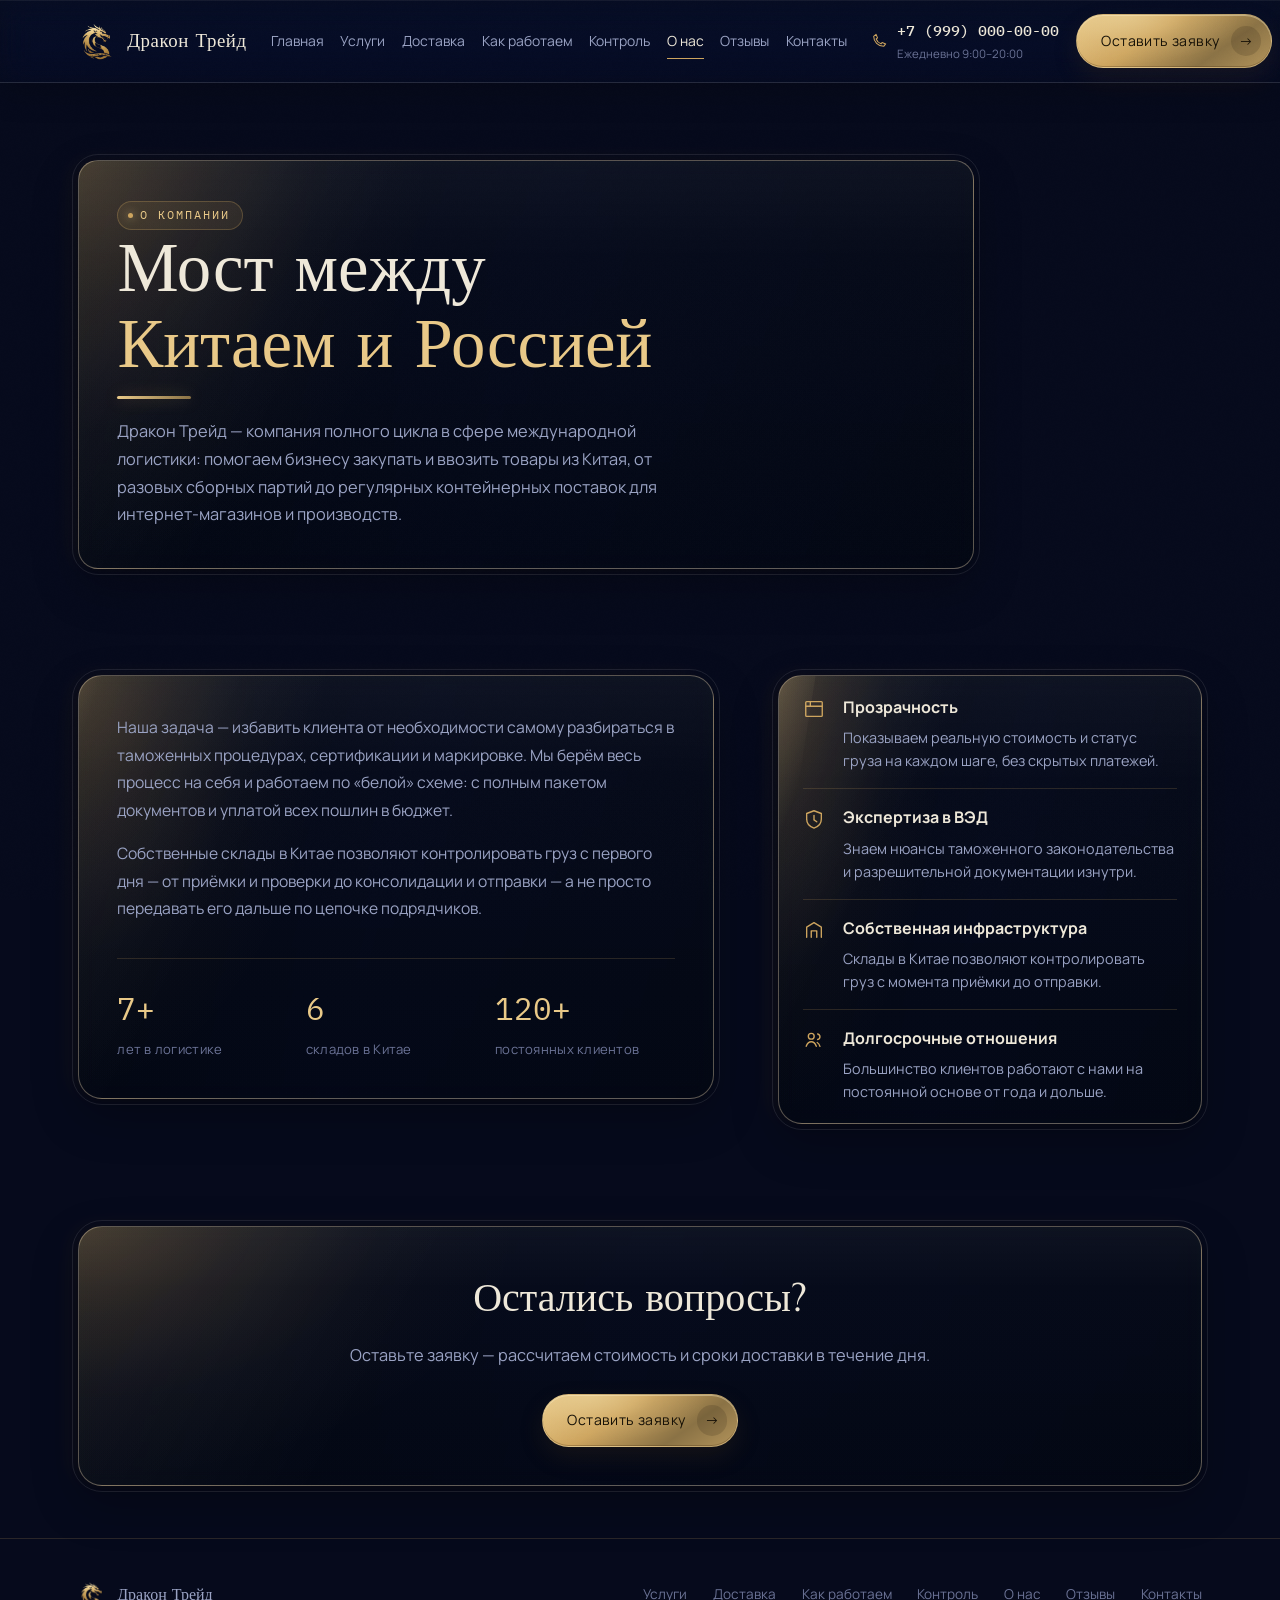
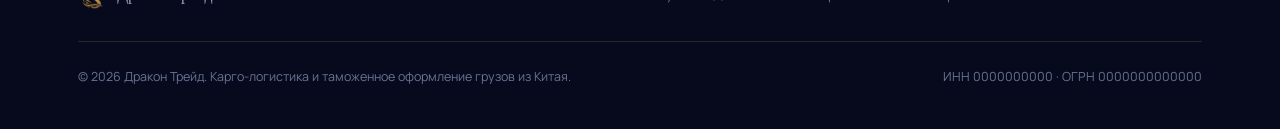
==== about.html @ 856361ec "Initial commit: working site baseline Snapshot of the current Dragon Trade logistics site (index/abo" ====
<!DOCTYPE html>
<html lang="ru">
<head>
<meta charset="UTF-8">
<meta name="viewport" content="width=device-width, initial-scale=1.0">
<title>О компании — Дракон Трейд</title>
<meta name="description" content="Дракон Трейд — международная логистика и таможенное оформление грузов из Китая: кто мы, как работаем и почему нам доверяют.">
<link rel="icon" href="images/logo/dragon-logo-32.png" type="image/png">
<link rel="preconnect" href="https://fonts.googleapis.com">
<link rel="preconnect" href="https://fonts.gstatic.com" crossorigin>
<link href="https://fonts.googleapis.com/css2?family=Marcellus&family=Manrope:wght@400;500;600;700;800&family=IBM+Plex+Mono:wght@400;500;600&display=swap" rel="stylesheet">
<link rel="stylesheet" href="styles.css">
</head>
<body>

<header class="site-header" id="siteHeader">
  <div class="container header-inner">
    <a href="index.html" class="brand" aria-label="Дракон Трейд — на главную">
      <img src="images/logo/dragon-logo-256.png" alt="" class="brand-logo">
      <span class="brand-word">Дракон Трейд</span>
    </a>

    <nav class="main-nav" aria-label="Основная навигация">
      <a href="index.html">Главная</a>
      <a href="index.html#services">Услуги</a>
      <a href="index.html#delivery">Доставка</a>
      <a href="index.html#process">Как работаем</a>
      <a href="index.html#control">Контроль</a>
      <a href="about.html" class="is-active">О нас</a>
      <a href="reviews.html">Отзывы</a>
      <a href="index.html#contact">Контакты</a>
    </nav>

    <div class="header-actions">
      <a class="phone-link" href="tel:+79990000000">
        <svg viewBox="0 0 24 24" fill="none" stroke="currentColor" stroke-width="1.6" stroke-linecap="round" stroke-linejoin="round"><path d="M4 5c0 8.3 6.7 15 15 15l3-3.6-5.4-2.2-1.6 2.1a12 12 0 0 1-7.3-7.3l2.1-1.6L7.6 2 4 5Z"/></svg>
        <span><strong>+7 (999) 000-00-00</strong><small>Ежедневно 9:00–20:00</small></span>
      </a>
      <a href="index.html#contact" class="btn btn-solid btn-header-cta">Оставить заявку <span>→</span></a>
      <button class="nav-toggle" id="navToggle" aria-label="Открыть меню" aria-expanded="false">
        <svg viewBox="0 0 24 24" fill="none" stroke="currentColor" stroke-width="1.8" stroke-linecap="round"><path d="M3 6h18M3 12h18M3 18h18"/></svg>
      </button>
    </div>
  </div>

  <div class="mobile-panel" id="mobilePanel">
    <div class="container">
      <a href="index.html">Главная</a>
      <a href="index.html#services">Услуги</a>
      <a href="index.html#delivery">Доставка</a>
      <a href="index.html#process">Как работаем</a>
      <a href="index.html#control">Контроль</a>
      <a href="about.html">О нас</a>
      <a href="reviews.html">Отзывы</a>
      <a href="index.html#contact">Контакты</a>
      <a class="phone-link" href="tel:+79990000000">
        <span><strong>+7 (999) 000-00-00</strong><small>Ежедневно 9:00–20:00</small></span>
      </a>
      <a href="index.html#contact" class="btn btn-solid btn-block">Оставить заявку <span>→</span></a>
    </div>
  </div>
</header>

<main>

  <!-- ================= PAGE HERO ================= -->
  <section class="page-hero" id="top">
    <div class="container">
      <div class="page-hero-panel reveal">
        <span class="eyebrow">О компании</span>
        <h1>Мост между <em>Китаем и Россией</em></h1>
        <span class="gold-line"></span>
        <p>Дракон Трейд — компания полного цикла в сфере международной логистики: помогаем бизнесу закупать и ввозить товары из Китая, от разовых сборных партий до регулярных контейнерных поставок для интернет-магазинов и производств.</p>
      </div>
    </div>
  </section>

  <!-- ================= ABOUT CONTENT ================= -->
  <section class="section-pad">
    <div class="container">
      <div class="about-grid">
        <div class="about-copy reveal">
          <p>Наша задача — избавить клиента от необходимости самому разбираться в таможенных процедурах, сертификации и маркировке. Мы берём весь процесс на себя и работаем по «белой» схеме: с полным пакетом документов и уплатой всех пошлин в бюджет.</p>
          <p>Собственные склады в Китае позволяют контролировать груз с первого дня — от приёмки и проверки до консолидации и отправки — а не просто передавать его дальше по цепочке подрядчиков.</p>
          <div class="stat-row">
            <div>
              <div class="stat-num">7+</div>
              <div class="stat-label">лет в логистике</div>
            </div>
            <div>
              <div class="stat-num">6</div>
              <div class="stat-label">складов в Китае</div>
            </div>
            <div>
              <div class="stat-num">120+</div>
              <div class="stat-label">постоянных клиентов</div>
            </div>
          </div>
        </div>

        <div class="control-list reveal" aria-label="Наши принципы">
          <div class="control-item">
            <svg viewBox="0 0 24 24" fill="none" stroke="currentColor" stroke-width="1.5" stroke-linecap="round" stroke-linejoin="round"><rect x="3" y="4" width="18" height="16" rx="1"/><path d="M3 9h18M8 4v5"/></svg>
            <div>
              <h3>Прозрачность</h3>
              <p>Показываем реальную стоимость и статус груза на каждом шаге, без скрытых платежей.</p>
            </div>
          </div>
          <div class="control-item">
            <svg viewBox="0 0 24 24" fill="none" stroke="currentColor" stroke-width="1.5" stroke-linecap="round" stroke-linejoin="round"><path d="M12 3 20 6v6c0 5-3.5 8.5-8 10-4.5-1.5-8-5-8-10V6Z"/><path d="M12 8v5l3 2"/></svg>
            <div>
              <h3>Экспертиза в ВЭД</h3>
              <p>Знаем нюансы таможенного законодательства и разрешительной документации изнутри.</p>
            </div>
          </div>
          <div class="control-item">
            <svg viewBox="0 0 24 24" fill="none" stroke="currentColor" stroke-width="1.5" stroke-linecap="round" stroke-linejoin="round"><path d="M4 21V10l8-5 8 5v11"/><path d="M9 21v-7h6v7"/></svg>
            <div>
              <h3>Собственная инфраструктура</h3>
              <p>Склады в Китае позволяют контролировать груз с момента приёмки до отправки.</p>
            </div>
          </div>
          <div class="control-item">
            <svg viewBox="0 0 24 24" fill="none" stroke="currentColor" stroke-width="1.5" stroke-linecap="round" stroke-linejoin="round"><circle cx="9" cy="9" r="3.2"/><path d="M3.5 20c1.2-3.4 3.3-5 5.5-5s4.3 1.6 5.5 5"/><path d="M16 6.5c1.5.3 2.5 1.5 2.5 3s-1 2.7-2.5 3M18.5 20c-.6-2-1.6-3.4-3-4.2"/></svg>
            <div>
              <h3>Долгосрочные отношения</h3>
              <p>Большинство клиентов работают с нами на постоянной основе от года и дольше.</p>
            </div>
          </div>
        </div>
      </div>
    </div>
  </section>

  <!-- ================= CTA ================= -->
  <section class="section-pad">
    <div class="container">
      <div class="page-cta reveal">
        <h2>Остались вопросы?</h2>
        <p>Оставьте заявку — рассчитаем стоимость и сроки доставки в течение дня.</p>
        <a href="index.html#contact" class="btn btn-solid">Оставить заявку <span>→</span></a>
      </div>
    </div>
  </section>

</main>

<footer class="site-footer">
  <div class="container">
    <div class="footer-inner">
      <a href="index.html" class="footer-brand">
        <img src="images/logo/dragon-logo-256.png" alt="" class="footer-brand-logo">
        <span>Дракон Трейд</span>
      </a>
      <nav class="footer-links" aria-label="Ссылки в подвале">
        <a href="index.html#services">Услуги</a>
        <a href="index.html#delivery">Доставка</a>
        <a href="index.html#process">Как работаем</a>
        <a href="index.html#control">Контроль</a>
        <a href="about.html">О нас</a>
        <a href="reviews.html">Отзывы</a>
        <a href="index.html#contact">Контакты</a>
      </nav>
    </div>
    <div class="footer-bottom">
      <span>© 2026 Дракон Трейд. Карго-логистика и таможенное оформление грузов из Китая.</span>
      <span>ИНН 0000000000 · ОГРН 0000000000000</span>
    </div>
  </div>
</footer>

<script src="script.js"></script>

</body>
</html>
---- styles.css ----
/* Brand is deliberately dark-navy + gold in both OS themes — this is the company's fixed identity, not a light/dark toggle. */
  :root{
    --bg-deep:#060a1c;
    --bg:#0b1330;
    --bg-elevated:#101b40;
    --bg-elevated-2:#16234d;
    --line:rgba(205,164,94,0.18);
    --line-strong:rgba(205,164,94,0.4);
    --gold:#cda45e;
    --gold-bright:#e9c988;
    --gold-dim:#8a7245;
    --ink:#eee8d9;
    --ink-dim:#9aa3c4;
    --ink-faint:#6b7396;
    --shadow:rgba(3,6,20,0.6);

    --font-display:'Marcellus', Georgia, 'Times New Roman', serif;
    --font-body:'Manrope', 'Segoe UI', Arial, sans-serif;
    --font-mono:'IBM Plex Mono', 'SFMono-Regular', Consolas, monospace;

    --glass-border: rgba(255,232,190,.34);
    --glass-border-hover: rgba(226,181,98,.62);
    --glass-panel:
      radial-gradient(58% 145% at 0% 0%, rgba(226,176,88,.22) 0%, rgba(226,176,88,.10) 24%, rgba(226,176,88,.025) 46%, transparent 68%),
      linear-gradient(118deg, rgba(255,235,198,.06) 0%, rgba(255,255,255,.028) 13%, transparent 30%),
      linear-gradient(180deg, rgba(255,255,255,.045) 0%, rgba(255,255,255,.010) 24%, rgba(0,0,0,.075) 100%),
      linear-gradient(105deg, rgba(4,9,16,.68) 0%, rgba(7,15,25,.48) 48%, rgba(5,11,19,.58) 100%);
    --glass-panel-shadow: 0 18px 46px rgba(0,0,0,.25), 0 3px 10px rgba(0,0,0,.18), -8px -2px 22px rgba(214,157,67,.055);
    --card-bg: linear-gradient(145deg, rgba(13,40,69,.58), rgba(5,20,38,.34)), rgba(4,18,34,.28);
    --card-bg-hover: linear-gradient(145deg, rgba(17,52,88,.68), rgba(6,24,45,.42));
    --card-shadow: inset 0 1px 0 rgba(255,255,255,.10), 0 16px 38px rgba(0,8,18,.20);
    --card-shadow-hover: inset 0 1px 0 rgba(255,255,255,.13), 0 22px 50px rgba(0,8,18,.34);

    --r-card: 19px;
    --r-panel: 20px;
    --r-panel-lg: 24px;
    --r-pill: 999px;

    /* Spring-like curves — every hover/reveal transition below draws from
       these instead of linear/ease, so motion reads as mass, not a toggle. */
    --ease-spring: cubic-bezier(.16,1,.3,1);
    --ease-out: cubic-bezier(.32,.72,0,1);
    --bezel-ring: rgba(255,255,255,.09);
    --bezel-ring-hover: rgba(226,181,98,.4);
    --bezel-offset: 5px;

    --fs-hero: clamp(2.35rem, 4.6vw + 1rem, 4.3rem);
    --fs-h2: clamp(1.7rem, 2.4vw + 0.9rem, 2.5rem);
    --fs-h3: 1.2rem;
    --fs-body: 1.02rem;
    --fs-small: 0.875rem;

    --container: 1220px;
    --radius: 2px;
  }

  *,*::before,*::after{ box-sizing:border-box; }
  html{ scroll-behavior:smooth; background:var(--bg-deep); }
  body{
    margin:0;
    position:relative;
    color:var(--ink);
    font-family:var(--font-body);
    font-size:var(--fs-body);
    line-height:1.6;
    -webkit-font-smoothing:antialiased;
  }
  img{ max-width:100%; display:block; }

  body::before{
    content:"";
    position:fixed; inset:0;
    background-image:url("data:image/svg+xml,%3Csvg xmlns='http://www.w3.org/2000/svg' width='120' height='120'%3E%3Cfilter id='n'%3E%3CfeTurbulence type='fractalNoise' baseFrequency='0.9' numOctaves='2' stitchTiles='stitch'/%3E%3C/filter%3E%3Crect width='100%25' height='100%25' filter='url(%23n)' opacity='0.5'/%3E%3C/svg%3E");
    opacity:0.035;
    mix-blend-mode:overlay;
    pointer-events:none;
    z-index:2000;
  }

  ::selection{ background:var(--gold); color:var(--bg-deep); }

  a{ color:inherit; text-decoration:none; }
  ul{ list-style:none; margin:0; padding:0; }
  h1,h2,h3,p{ margin:0; }
  h1,h2,h3{ font-family:var(--font-display); font-weight:400; text-wrap:balance; }
  h1 em, h2 em{ color:var(--gold-bright); font-style:normal; }
  button{ font-family:inherit; cursor:pointer; }

  .container{
    width:100%;
    max-width:var(--container);
    margin-inline:auto;
    padding-inline:clamp(1.25rem, 4vw, 3rem);
  }

  .eyebrow{
    display:inline-flex; align-items:center; gap:.55em;
    font-family:var(--font-mono);
    font-size:.72rem;
    letter-spacing:.18em;
    text-transform:uppercase;
    color:var(--gold-bright);
    padding:.4em 1em .4em .8em;
    border-radius:var(--r-pill);
    background:rgba(205,164,94,.1);
    border:1px solid rgba(205,164,94,.28);
  }
  .eyebrow::before{
    content:"";
    width:.5em; height:.5em;
    border-radius:50%;
    background:var(--gold);
    display:inline-block;
    box-shadow:0 0 8px rgba(233,201,136,.7);
  }

  .gold-line{
    display:block;
    width:74px; height:3px;
    margin-top:.9rem;
    border-radius:var(--r-pill);
    background:linear-gradient(90deg, var(--gold-bright), var(--gold-dim));
    box-shadow:0 0 16px rgba(224,182,93,.32);
  }

  /* ---- shared diagonal shine sweep, used by every glass panel/card ---- */
  @keyframes shineSweep{
    0%{ left:-45%; opacity:0; }
    8%{ opacity:.85; }
    18%{ opacity:0; }
    100%{ left:130%; opacity:0; }
  }
  .service-card, .method-card, .step-text, .benefit-item, .contact-card, .review-card,
  .hero-services, .section-head, .block-intro, .control-list,
  .route-track, form.request-form, .page-hero-panel, .page-cta, .about-copy{
    position:relative;
    overflow:hidden;
  }
  /* Double-bezel: a hairline ring floats outside every card, detached from
     its own border — reads as a glass plate sitting in a machined tray
     rather than a flat div pinned to the background. */
  .service-card, .method-card, .contact-card, .review-card, .benefit-item, .step-text,
  .control-list, .route-track, form.request-form, .hero-services, .section-head,
  .block-intro, .page-hero-panel, .page-cta, .about-copy, .stats-panel .stat{
    outline:1px solid var(--bezel-ring);
    outline-offset:var(--bezel-offset);
    transition-property:outline-color, border-color, transform, background, box-shadow, filter;
    transition-duration:.4s;
    transition-timing-function:var(--ease-out);
  }
  .service-card:hover, .method-card:hover, .contact-card:hover, .review-card:hover,
  .benefit-item:hover, .step:hover .step-text, .control-list:hover, .route-track:hover,
  form.request-form:hover, .hero-services:hover, .section-head:hover, .block-intro:hover,
  .page-hero-panel:hover, .page-cta:hover, .about-copy:hover, .stats-panel .stat:hover{
    outline-color:var(--bezel-ring-hover);
  }
  .service-card::after, .method-card::after, .step-text::after, .benefit-item::after, .contact-card::after, .review-card::after,
  .hero-services::after, .section-head::after, .block-intro::after, .control-list::after,
  .route-track::after, form.request-form::after, .page-hero-panel::after, .page-cta::after, .about-copy::after{
    content:"";
    position:absolute; top:-60%; left:-45%;
    width:45%; height:220%;
    background:linear-gradient(100deg, transparent 30%, rgba(255,255,255,.10) 48%, rgba(255,225,170,.16) 52%, transparent 70%);
    transform:rotate(9deg);
    animation:shineSweep 13s ease-in-out infinite;
    pointer-events:none;
  }
  @media (prefers-reduced-motion: reduce){
    .service-card::after, .method-card::after, .step-text::after, .benefit-item::after, .contact-card::after, .review-card::after,
    .hero-services::after, .section-head::after, .block-intro::after, .control-list::after,
    .route-track::after, form.request-form::after, .page-hero-panel::after, .page-cta::after, .about-copy::after{
      animation:none; opacity:0;
    }
  }

  section{ scroll-margin-top: 84px; }

  /* ---------- reveal-on-scroll ---------- */
  /* Heavier fade-up with a touch of blur resolving in — never a static pop-in.
     transform/opacity/filter only, so this stays GPU-cheap even on long pages. */
  .reveal{
    opacity:0;
    transform:translateY(28px);
    filter:blur(6px);
    transition:opacity .9s var(--ease-spring), transform .9s var(--ease-spring), filter .9s var(--ease-spring);
    will-change:transform, opacity;
  }
  .reveal.is-visible{ opacity:1; transform:none; filter:blur(0); }
  @media (prefers-reduced-motion: reduce){
    html{ scroll-behavior:auto; }
    .reveal{ opacity:1; transform:none; filter:none; transition:none; }
  }

  /* ================= HEADER ================= */
  .site-header{
    position:sticky; top:0; z-index:500;
    background:linear-gradient(180deg, rgba(10,18,38,.42), rgba(8,14,32,.3));
    backdrop-filter:blur(16px) saturate(150%) brightness(1.05);
    -webkit-backdrop-filter:blur(16px) saturate(150%) brightness(1.05);
    border-bottom:1px solid rgba(255,255,255,.12);
    box-shadow:0 1px 0 rgba(255,255,255,.06) inset, 0 12px 30px rgba(0,0,0,.16);
    transition:border-color .3s var(--ease-out), background .3s var(--ease-out), box-shadow .3s var(--ease-out);
  }
  .site-header.is-scrolled{
    border-bottom-color:var(--line);
    background:linear-gradient(180deg, rgba(8,14,32,.68), rgba(6,10,26,.58));
  }
  .header-inner{
    display:flex; align-items:center; justify-content:space-between;
    gap:1.5rem;
    padding-block:.9rem;
  }
  .brand{ display:flex; align-items:center; gap:.7rem; flex-shrink:0; }
  .brand-logo{ width:38px; height:38px; flex-shrink:0; object-fit:contain; }
  .brand-word{
    font-family:var(--font-display);
    font-size:1.18rem;
    letter-spacing:.03em;
    color:var(--ink);
    line-height:1.05;
  }
  .brand-word small{
    display:block;
    font-family:var(--font-mono);
    font-size:.6rem;
    letter-spacing:.24em;
    color:var(--gold-dim);
    text-transform:uppercase;
    margin-top:.2rem;
  }

  .main-nav{ display:flex; align-items:center; gap:clamp(.7rem,1.3vw,1.5rem); }
  .main-nav a{
    font-size:.87rem;
    color:var(--ink-dim);
    position:relative;
    padding-block:.3rem;
    transition:color .2s var(--ease-out);
    white-space:nowrap;
  }
  .main-nav a::after{
    content:""; position:absolute; left:0; right:0; bottom:-2px; height:1px;
    background:var(--gold);
    transform:scaleX(0); transform-origin:left;
    transition:transform .25s var(--ease-out);
  }
  .main-nav a:hover{ color:var(--ink); }
  .main-nav a:hover::after{ transform:scaleX(1); }
  .main-nav a.is-active{ color:var(--ink); }
  .main-nav a.is-active::after{ transform:scaleX(1); }

  .header-actions{ display:flex; align-items:center; gap:1.1rem; flex-shrink:0; }
  .phone-link{
    display:flex; align-items:center; gap:.6rem;
    color:var(--ink);
  }
  .phone-link svg{ width:16px; height:16px; color:var(--gold); flex-shrink:0; }
  .phone-link span{ display:flex; flex-direction:column; gap:.15rem; }
  .phone-link strong{ font-family:var(--font-mono); font-weight:500; font-size:.92rem; }
  .phone-link small{ font-size:.72rem; color:var(--ink-faint); }

  /* "Island" button: the label sits in the pill itself, the arrow sits in its
     own nested circular badge flush to the inner edge — never a naked glyph
     floating next to the text. */
  .btn{
    display:inline-flex; align-items:center; justify-content:center;
    gap:.7rem;
    padding:.65rem .6rem .65rem 1.5rem;
    border:1px solid var(--gold);
    border-radius:var(--r-pill);
    background:transparent;
    color:var(--gold-bright);
    font-size:.88rem;
    letter-spacing:.03em;
    transition:background .3s var(--ease-out), color .3s var(--ease-out), box-shadow .3s var(--ease-out), transform .3s var(--ease-spring), border-color .3s var(--ease-out);
    white-space:nowrap;
  }
  .btn:not(:has(span)){ padding:.72rem 1.5rem; }
  .btn span{
    display:inline-flex; align-items:center; justify-content:center;
    width:1.9rem; height:1.9rem; flex-shrink:0;
    border-radius:50%;
    background:rgba(255,255,255,.12);
    transition:transform .35s var(--ease-spring), background .3s var(--ease-out);
  }
  .btn:hover{
    background:var(--gold);
    color:var(--bg-deep);
    transform:translateY(-2px);
    box-shadow:0 0 0 1px var(--gold), 0 14px 30px -8px rgba(205,164,94,.55), 0 0 18px rgba(184,154,98,.3);
  }
  .btn:hover span{ transform:translate(2px,-1px) scale(1.06); background:rgba(6,10,28,.16); }
  .btn:active{ transform:translateY(0) scale(.98); }
  .btn-solid{
    border-color:rgba(219,193,137,.5);
    color:#161107;
    background:
      radial-gradient(95% 150% at 24% 0%, rgba(232,207,149,.72) 0%, rgba(232,207,149,.16) 36%, transparent 64%),
      linear-gradient(145deg, #e9c988 0%, #cda45e 38%, #8a7245 72%, #b3945b 100%);
    box-shadow:inset 0 1px 0 rgba(255,244,213,.38), inset 0 -1px 0 rgba(70,43,14,.30), 0 10px 24px rgba(91,61,24,.20);
  }
  .btn-solid span{ background:rgba(22,17,7,.14); }
  .btn-solid:hover{
    border-color:var(--gold-bright);
    box-shadow:inset 0 1px 0 rgba(255,244,213,.38), inset 0 -1px 0 rgba(70,43,14,.30), 0 10px 24px rgba(91,61,24,.20), 0 0 18px rgba(184,154,98,.3);
  }
  .btn-solid:hover span{ background:rgba(22,17,7,.22); }
  .btn-block{ width:100%; }

  .nav-toggle{
    display:none;
    width:38px; height:38px;
    align-items:center; justify-content:center;
    background:none; border:1px solid var(--line);
    color:var(--ink);
    border-radius:10px;
  }
  .nav-toggle svg{ width:18px; height:18px; }

  .mobile-panel{
    display:none;
    max-height:0; overflow:hidden;
    background:rgba(6,10,28,0.97);
    border-bottom:1px solid var(--line);
    transition:max-height .35s var(--ease-out);
  }
  .mobile-panel .container{ padding-block:1rem; display:flex; flex-direction:column; gap:1.1rem; }
  .mobile-panel a{ font-size:1.02rem; color:var(--ink-dim); }
  .site-header.nav-open .mobile-panel{ max-height:460px; }

  @media (max-width: 1180px){
    .main-nav{ display:none; }
    .phone-link{ display:none; }
    .nav-toggle{ display:inline-flex; }
    .mobile-panel{ display:block; }
  }
  @media (max-width: 560px){
    .btn-header-cta{ display:none; }
  }

  /* ================= PER-BLOCK BACKGROUNDS ================= */
  /* One continuous hand-composited panorama (images/desktop-master-layout.jpg,
     3840×13040) behind the whole hero→contact run, not six separate photos —
     so there is no seam to hide in the first place, only one image that
     already flows from the truck/port through the map graphic, the cranes,
     the warehouse, the route map and the final yard. `.photo-flow` (the
     <main> wrapping all six sections) hosts it as two layers, the same trick
     album-art players use: ::before is the photo `cover`-blurred to fill the
     wrapper completely (so --bg-deep is never exposed, however tall the page
     runs) and ::after is the SAME photo shown honestly — full width, its own
     true proportions, nothing cropped or stretched — anchored to the top,
     fading into its blurred twin beneath once it runs out. Whatever fraction
     of the page the true image doesn't reach (it rarely reaches the very
     bottom at typical content heights) simply continues as that same blurred
     colour field instead of being cropped or warped to force a fit. */
  .photo-flow{
    position:relative;
    isolation:isolate;
    overflow:hidden;
    background-color:var(--bg-deep);
  }
  .photo-flow::before{
    content:"";
    position:absolute; inset:-3%;
    background-image:url('images/desktop-master-layout.jpg');
    background-size:cover;
    background-position:center;
    background-repeat:no-repeat;
    filter:blur(70px) saturate(130%) brightness(.7);
    /* Only the very bottom tapers — that's the one real photo-to-flat-chrome
       boundary (the footer starts right after contact), so only it fades. */
    -webkit-mask-image:linear-gradient(180deg, #000 0%, #000 97%, transparent 100%);
    mask-image:linear-gradient(180deg, #000 0%, #000 97%, transparent 100%);
    pointer-events:none;
    z-index:0;
  }
  .photo-flow::after{
    content:"";
    position:absolute; top:0; left:0; right:0;
    height:auto; aspect-ratio:3840/13040;
    background-image:url('images/desktop-master-layout.jpg');
    background-size:100% auto;
    background-position:top center;
    background-repeat:no-repeat;
    -webkit-mask-image:linear-gradient(180deg, #000 0%, #000 90%, transparent 100%);
    mask-image:linear-gradient(180deg, #000 0%, #000 90%, transparent 100%);
    pointer-events:none;
    z-index:0;
  }
  .hero > .container, .services > .container, .delivery > .container,
  .process > .container, .control > .container, .contact > .container{
    position:relative; z-index:1;
  }

  /* Readability comes only from panels sized to their own text, never a wash
     over the photo — the same frosted-glass plate used by the service cards.
     The hero heading is the one deliberate exception: it sits straight on
     the photo, per reference, with no card/blur/border of its own. */
  .section-head, .block-intro{
    background:var(--glass-panel);
    backdrop-filter:blur(9px) saturate(128%) contrast(106%) brightness(.94);
    -webkit-backdrop-filter:blur(9px) saturate(128%) contrast(106%) brightness(.94);
    border:1px solid var(--glass-border);
    border-radius:var(--r-panel);
    box-shadow:var(--glass-panel-shadow);
    transition:border-color .34s var(--ease-out), box-shadow .34s var(--ease-out);
  }
  .section-head:hover, .block-intro:hover{
    border-color:var(--glass-border-hover);
  }
  .block-intro{ padding:1.1rem 1.5rem; }
  .block-intro h2{ font-size:var(--fs-h2); color:var(--ink); margin-top:.6rem; }

  /* ================= HERO ================= */
  .hero{ position:relative; padding-block: clamp(1.5rem, 3.5vw, 2.75rem) clamp(1.25rem, 3vw, 2.25rem); }
  /* Reading scrim over hero's own slice of the shared panorama: darkens only
     the left half where the copy sits, fading out completely by mid-frame —
     not a boxed panel, so the truck/port on the right stay untouched. */
  .hero::before{
    content:"";
    position:absolute; inset:0;
    background:linear-gradient(100deg, rgba(4,7,18,.72) 0%, rgba(4,7,18,.5) 28%, rgba(4,7,18,.18) 48%, transparent 62%);
    pointer-events:none;
    z-index:0;
  }
  .hero-copy{ max-width:40rem; }
  .hero-copy .eyebrow{ margin-bottom:1rem; }
  .hero h1{
    font-family:var(--font-body);
    font-weight:800;
    font-size:var(--fs-hero);
    line-height:1.08;
    color:#fbfaf6;
    letter-spacing:-.01em;
  }
  .hero h1 em{
    font-family:var(--font-display);
    font-style:italic;
    font-weight:400;
    color:var(--gold-bright);
  }
  .hero-sub{
    margin-top:1rem;
    max-width:46ch;
    color:#f3f1ea;
    font-size:.98rem;
    font-weight:700;
    text-transform:uppercase;
    letter-spacing:.02em;
    line-height:1.65;
  }
  .hero-cta-row{
    margin-top:1.6rem;
    display:flex; flex-wrap:wrap; align-items:center; gap:1.4rem;
  }
  .hero-cta-row .link-arrow{
    display:inline-flex; align-items:center; gap:.5rem;
    color:var(--ink-dim); font-size:.92rem;
    border-bottom:1px solid var(--line-strong);
    padding-bottom:.2rem;
    transition:color .2s var(--ease-out), border-color .2s var(--ease-out);
  }
  .hero-cta-row .link-arrow:hover{ color:var(--ink); border-color:var(--gold); }

  .stat-row{
    margin-top:clamp(1.2rem, 2.4vw, 1.8rem);
    display:grid;
    grid-template-columns:repeat(3, auto);
    gap:clamp(1.5rem, 4vw, 3rem);
    border-top:1px solid var(--line);
    padding-top:1.6rem;
    max-width:44rem;
  }
  .stat-num{
    font-family:var(--font-mono);
    font-size:clamp(1.6rem, 2.4vw, 2.1rem);
    color:var(--gold-bright);
    font-variant-numeric:tabular-nums;
  }
  .stat-label{
    margin-top:.35rem;
    font-size:.82rem;
    color:var(--ink-faint);
    letter-spacing:.02em;
  }

  @media (max-width: 940px){
    .stat-row{ grid-template-columns:repeat(3, 1fr); }
  }
  @media (max-width: 520px){
    .stat-row{ grid-template-columns:1fr 1fr; }
  }

  /* One continuous glass bar (not four separate floating cards) — the four
     services are columns inside it, split by hairline dividers. */
  .hero-services{
    margin-top:clamp(1.2rem, 2.4vw, 1.8rem);
    display:grid;
    grid-template-columns:repeat(4, 1fr);
    background:var(--glass-panel);
    backdrop-filter:blur(9px) saturate(128%) contrast(106%) brightness(.94);
    -webkit-backdrop-filter:blur(9px) saturate(128%) contrast(106%) brightness(.94);
    border:1px solid var(--glass-border);
    border-radius:25px;
    box-shadow:var(--glass-panel-shadow);
    overflow:hidden;
    transition:border-color .34s var(--ease-out);
  }
  .hero-services:hover{ border-color:var(--glass-border-hover); }
  .hero-service{
    padding:1.3rem 1.2rem;
    display:flex; align-items:flex-start; gap:.9rem;
    border-left:1px solid rgba(255,255,255,.14);
  }
  .hero-service:first-child{ border-left:none; }
  .hero-service .service-number{
    font-family:var(--font-mono); font-size:.78rem; color:var(--gold);
    border:1px solid var(--line-strong); border-radius:50%;
    width:26px; height:26px; flex-shrink:0;
    display:flex; align-items:center; justify-content:center;
  }
  .hero-service strong{ display:block; font-family:var(--font-body); font-size:.95rem; color:var(--ink); }
  .hero-service span{ display:block; margin-top:.3rem; font-size:.8rem; color:var(--ink-dim); line-height:1.5; }
  @media (max-width: 720px){
    .hero-services{ grid-template-columns:repeat(2, 1fr); }
    .hero-service:nth-child(3){ border-left:none; }
    .hero-service:nth-child(1), .hero-service:nth-child(2){ border-bottom:1px solid rgba(255,255,255,.14); }
  }
  @media (max-width: 420px){
    .hero-services{ grid-template-columns:1fr; }
    .hero-service{ border-left:none; border-bottom:1px solid rgba(255,255,255,.14); }
    .hero-service:last-child{ border-bottom:none; }
  }

  /* ================= SECTION HEADS ================= */
  .section-pad{ padding-block:clamp(1.75rem, 4vw, 3.25rem); }
  .section-head{
    display:flex; justify-content:space-between; align-items:flex-end; gap:2rem;
    margin-bottom:clamp(1rem, 2vw, 1.6rem);
    padding:1.1rem 1.5rem;
  }
  .section-head h2{ font-size:var(--fs-h2); color:var(--ink); margin-top:.6rem; }
  .section-head p{ max-width:34ch; color:var(--ink-dim); font-size:.95rem; text-align:right; }
  @media (max-width: 720px){
    .section-head{ flex-direction:column; align-items:flex-start; }
    .section-head p{ text-align:left; }
  }

  .section-head .section-lead{
    margin-top:1rem;
    max-width:52ch;
    color:var(--ink-dim);
    font-size:.98rem;
    line-height:1.7;
  }

  /* ---- page hero (About / Reviews standalone pages) ---- */
  .page-hero{
    padding-block: clamp(3rem, 6vw, 5rem) clamp(2rem, 5vw, 3.5rem);
  }
  .page-hero-panel{
    background:var(--glass-panel);
    backdrop-filter:blur(9px) saturate(128%) contrast(106%) brightness(.94);
    -webkit-backdrop-filter:blur(9px) saturate(128%) contrast(106%) brightness(.94);
    border:1px solid var(--glass-border);
    border-radius:var(--r-panel);
    box-shadow:var(--glass-panel-shadow);
    padding:clamp(1.8rem, 3vw, 2.6rem);
    max-width:56rem;
    transition:border-color .34s var(--ease-out);
  }
  .page-hero-panel:hover{ border-color:var(--glass-border-hover); }
  .page-hero-panel h1{ font-size:var(--fs-hero); color:var(--ink); line-height:1.1; }
  .page-hero-panel p{ margin-top:1.2rem; color:var(--ink-dim); font-size:1.02rem; max-width:60ch; line-height:1.7; }

  .page-cta{
    text-align:center;
    padding:clamp(1.8rem,3vw,2.6rem);
    background:var(--glass-panel);
    backdrop-filter:blur(9px) saturate(128%) contrast(106%) brightness(.94);
    -webkit-backdrop-filter:blur(9px) saturate(128%) contrast(106%) brightness(.94);
    border:1px solid var(--glass-border);
    border-radius:var(--r-panel-lg);
    box-shadow:var(--glass-panel-shadow);
    transition:border-color .34s var(--ease-out);
  }
  .page-cta:hover{ border-color:var(--glass-border-hover); }
  .page-cta h2{ font-size:var(--fs-h2); color:var(--ink); }
  .page-cta p{ margin-top:.8rem; color:var(--ink-dim); }
  .page-cta .btn{ margin-top:1.6rem; }

  /* ================= SHARED: BENEFITS / STATS PANELS ================= */
  .benefits-panel{
    margin-top:clamp(1rem, 2vw, 1.5rem);
    display:grid;
    grid-template-columns:repeat(5, 1fr);
    gap:1.1rem;
  }
  .benefits-panel.count-3{ grid-template-columns:repeat(3, 1fr); }
  .benefit-item{
    background:linear-gradient(180deg, rgba(17,48,78,.64), rgba(4,20,38,.48));
    backdrop-filter:blur(14px) saturate(120%);
    -webkit-backdrop-filter:blur(14px) saturate(120%);
    border:1px solid rgba(255,255,255,.23);
    border-radius:var(--r-card);
    box-shadow:inset 0 1px 0 rgba(255,255,255,.10), 0 14px 32px rgba(0,8,18,.2);
    padding:1.1rem 1.1rem;
    display:flex; flex-direction:column; gap:.5rem;
    transition:transform .28s var(--ease-out), border-color .28s var(--ease-out);
  }
  .benefit-item:hover{ transform:translateY(-3px); border-color:var(--glass-border-hover); }
  .benefit-item__icon{
    width:34px; height:34px;
    display:flex; align-items:center; justify-content:center;
    border:1px solid var(--line-strong); border-radius:50%;
    color:var(--gold); flex-shrink:0;
  }
  .benefit-item__icon svg{ width:17px; height:17px; }
  .benefit-item h3{ font-size:.92rem; font-family:var(--font-body); font-weight:700; color:var(--ink); }
  .benefit-item p{ font-size:.82rem; color:var(--ink-dim); line-height:1.55; }
  @media (max-width: 940px){ .benefits-panel{ grid-template-columns:repeat(2, 1fr); } }
  @media (max-width: 560px){ .benefits-panel, .benefits-panel.count-3{ grid-template-columns:1fr; } }

  .stats-panel{
    margin-top:.9rem;
    display:grid;
    grid-template-columns:repeat(5, 1fr);
    gap:1rem;
  }
  .stats-panel .stat{
    background:var(--glass-panel);
    backdrop-filter:blur(9px) saturate(128%) contrast(106%) brightness(.94);
    -webkit-backdrop-filter:blur(9px) saturate(128%) contrast(106%) brightness(.94);
    border:1px solid var(--glass-border);
    border-radius:var(--r-card);
    box-shadow:var(--glass-panel-shadow);
    padding:1.1rem 1.1rem;
    text-align:center;
    transition:border-color .28s var(--ease-out);
  }
  .stats-panel .stat:hover{ border-color:var(--glass-border-hover); }
  .stats-panel .stat-num{ font-size:1.5rem; }
  .stats-panel .stat-label{ margin-top:.4rem; font-size:.78rem; }
  @media (max-width: 940px){ .stats-panel{ grid-template-columns:repeat(2, 1fr); } }
  @media (max-width: 560px){ .stats-panel{ grid-template-columns:1fr; } }

  /* ================= SERVICES ================= */
  .service-grid{
    display:grid;
    grid-template-columns:repeat(3, 1fr);
    gap:1rem;
  }
  .service-card{
    background:var(--card-bg);
    border:1px solid rgba(255,255,255,.24);
    border-radius:var(--r-card);
    box-shadow:var(--card-shadow);
    backdrop-filter:blur(13px) saturate(120%);
    -webkit-backdrop-filter:blur(13px) saturate(120%);
    padding:clamp(1.2rem,1.8vw,1.6rem);
    display:flex; flex-direction:column; gap:.7rem;
    transition:transform .28s var(--ease-out), border-color .28s var(--ease-out), background .28s var(--ease-out), box-shadow .28s var(--ease-out);
  }
  .service-card:hover{
    transform:translateY(-5px);
    border-color:rgba(224,182,93,.48);
    background:var(--card-bg-hover);
    box-shadow:var(--card-shadow-hover);
  }
  .service-card__top{ display:flex; align-items:center; justify-content:space-between; }
  .service-icon{
    width:42px; height:42px;
    display:flex; align-items:center; justify-content:center;
    border:1px solid var(--line-strong); border-radius:50%;
    color:var(--gold);
  }
  .service-icon svg{ width:20px; height:20px; }
  .service-card__num{
    font-family:var(--font-mono); font-size:.8rem; color:var(--ink-faint);
    font-variant-numeric:tabular-nums;
  }
  .service-card h3{ font-size:var(--fs-h3); color:var(--ink); }
  .service-card p{ color:var(--ink-dim); font-size:.92rem; line-height:1.65; }
  .service-card .card-link{
    margin-top:auto; padding-top:.6rem;
    display:inline-flex; align-items:center; gap:.4rem;
    font-size:.85rem; color:var(--gold);
    transition:color .22s var(--ease-out);
  }
  .service-card .card-link span{ display:inline-block; transition:transform .22s var(--ease-out); }
  .service-card .card-link:hover{ color:var(--gold-bright); }
  .service-card .card-link:hover span{ transform:translateX(5px); }
  @media (max-width: 940px){ .service-grid{ grid-template-columns:repeat(2, 1fr); } }
  @media (max-width: 560px){ .service-grid{ grid-template-columns:1fr; } }

  /* ================= DELIVERY ================= */
  .method-grid{
    display:grid;
    grid-template-columns:repeat(4, 1fr);
    gap:1.1rem;
  }
  .method-card{
    padding:1.2rem 1.2rem;
    border:1px solid var(--glass-border);
    border-radius:var(--r-card);
    background:var(--glass-panel);
    box-shadow:0 18px 46px rgba(0,0,0,.25), inset 0 1px 0 rgba(255,255,255,.10);
    backdrop-filter:blur(9px) saturate(128%) contrast(106%) brightness(.94);
    -webkit-backdrop-filter:blur(9px) saturate(128%) contrast(106%) brightness(.94);
    display:flex; flex-direction:column; gap:.6rem;
    transition:border-color .25s var(--ease-out), transform .25s var(--ease-out), box-shadow .25s var(--ease-out);
  }
  .method-card:hover{ border-color:var(--glass-border-hover); transform:translateY(-4px); box-shadow:0 22px 52px rgba(0,0,0,.3), inset 0 1px 0 rgba(255,255,255,.13); }
  .method-top{ display:flex; justify-content:space-between; align-items:flex-start; }
  .method-top svg{ width:22px; height:22px; color:var(--gold); }
  .method-days{ text-align:right; }
  .method-days .num{ font-family:var(--font-mono); font-size:1.3rem; color:var(--gold-bright); font-variant-numeric:tabular-nums; }
  .method-days .unit{ display:block; font-size:.68rem; color:var(--ink-faint); letter-spacing:.08em; text-transform:uppercase; }
  .method-card h3{ font-size:1.05rem; color:var(--ink); font-family:var(--font-body); font-weight:700; }
  .method-card p{ font-size:.88rem; color:var(--ink-dim); line-height:1.6; }
  @media (max-width: 940px){ .method-grid{ grid-template-columns:repeat(2, 1fr); } }
  @media (max-width: 520px){ .method-grid{ grid-template-columns:1fr; } }

  /* ================= PROCESS ================= */
  .timeline{
    display:grid;
    grid-template-columns:repeat(4, 1fr);
    gap:1.1rem;
  }
  .step{ position:relative; display:flex; flex-direction:column; gap:.7rem; }
  .step-num{
    position:relative;
    width:52px; height:52px;
    border:1px solid var(--gold); border-radius:50%;
    background:var(--bg-deep);
    display:flex; align-items:center; justify-content:center;
    color:var(--gold);
    flex-shrink:0;
  }
  .step-num svg{ width:24px; height:24px; }
  .step-num span{
    position:absolute; top:-8px; right:-8px;
    width:22px; height:22px; border-radius:50%;
    background:var(--gold); color:var(--bg-deep);
    font-family:var(--font-mono); font-size:.68rem; font-weight:600;
    display:flex; align-items:center; justify-content:center;
  }
  .step-text{
    background:linear-gradient(135deg, rgba(23,45,65,.68), rgba(7,19,31,.72));
    box-shadow:inset 0 1px rgba(255,255,255,.12), 0 18px 45px rgba(0,0,0,.28);
    backdrop-filter:blur(16px);
    -webkit-backdrop-filter:blur(16px);
    border:1px solid rgba(255,255,255,.14);
    border-radius:22px;
    padding:.8rem 1rem;
    display:flex; flex-direction:column; gap:.4rem;
    flex:1;
    transition:transform .28s var(--ease-out), border-color .28s var(--ease-out);
  }
  .step:hover .step-text{ transform:translateY(-3px); border-color:rgba(224,182,93,.4); }
  .step h3{ font-size:1rem; font-family:var(--font-body); font-weight:700; color:var(--ink); }
  .step p{ font-size:.86rem; color:var(--ink-dim); line-height:1.6; }
  @media (max-width: 940px){ .timeline{ grid-template-columns:repeat(2, 1fr); } }
  @media (max-width: 560px){
    .timeline{ grid-template-columns:1fr; gap:1.4rem; }
    .step{ flex-direction:row; align-items:flex-start; gap:1rem; }
  }

  /* ================= CONTROL ================= */
  .control-grid{
    display:grid;
    grid-template-columns:1fr 1fr;
    gap:clamp(2rem, 5vw, 5rem);
    align-items:center;
  }
  .control-list{
    display:flex; flex-direction:column;
    background:var(--glass-panel);
    backdrop-filter:blur(9px) saturate(128%) contrast(106%) brightness(.94);
    -webkit-backdrop-filter:blur(9px) saturate(128%) contrast(106%) brightness(.94);
    border:1px solid var(--glass-border);
    border-radius:var(--r-panel-lg);
    box-shadow:var(--glass-panel-shadow);
    padding:.2rem 1.5rem;
    transition:border-color .34s var(--ease-out);
  }
  .control-list:hover{ border-color:var(--glass-border-hover); }
  .control-item{
    display:flex; gap:1.1rem;
    padding-block:1rem;
    border-bottom:1px solid var(--line);
  }
  .control-item:first-child{ padding-top:1rem; }
  .control-item:last-child{ border-bottom:none; }
  .control-item svg{ width:22px; height:22px; color:var(--gold); flex-shrink:0; margin-top:.15rem; }
  .control-item h3{ font-size:1rem; font-family:var(--font-body); font-weight:700; color:var(--ink); margin-bottom:.35rem; }
  .control-item p{ font-size:.9rem; color:var(--ink-dim); line-height:1.6; }

  .route-track{
    border:1px solid var(--glass-border);
    border-radius:var(--r-panel-lg);
    background:var(--glass-panel);
    box-shadow:var(--glass-panel-shadow);
    backdrop-filter:blur(9px) saturate(128%) contrast(106%) brightness(.94);
    -webkit-backdrop-filter:blur(9px) saturate(128%) contrast(106%) brightness(.94);
    padding:clamp(1.3rem,2.2vw,1.9rem);
    transition:border-color .34s var(--ease-out);
  }
  .route-track:hover{ border-color:var(--glass-border-hover); }
  .route-track-label{
    font-family:var(--font-mono); font-size:.72rem; letter-spacing:.14em;
    text-transform:uppercase; color:var(--ink-faint);
    margin-bottom:1.1rem;
  }
  .route-point{
    position:relative;
    display:flex; align-items:flex-start; gap:1rem;
    padding-bottom:1.6rem;
  }
  .route-point:last-child{ padding-bottom:0; }
  .route-point::before{
    content:"";
    position:absolute; left:12px; top:30px; bottom:2px;
    border-left:1px dashed var(--line-strong);
  }
  .route-point:last-child::before{ display:none; }
  .route-dot{
    width:26px; height:26px; flex-shrink:0;
    border:1px solid var(--gold); border-radius:50%;
    background:var(--bg-deep);
    display:flex; align-items:center; justify-content:center;
    z-index:1;
  }
  .route-dot i{ width:8px; height:8px; border-radius:50%; background:var(--gold); display:block; }
  .route-point--arrival .route-dot{ background:var(--gold); }
  .route-point--arrival .route-dot i{ background:var(--bg-deep); }
  .route-point strong{ display:block; font-family:var(--font-display); font-size:1.15rem; color:var(--ink); font-weight:400; }
  .route-point span{ display:block; margin-top:.3rem; font-size:.82rem; color:var(--ink-faint); }

  @media (max-width: 860px){ .control-grid{ grid-template-columns:1fr; } }

  /* ================= ABOUT ================= */
  .about-grid{
    display:grid;
    grid-template-columns:1.2fr .8fr;
    gap:clamp(2rem, 5vw, 4rem);
    align-items:start;
  }
  .about-copy{
    background:var(--glass-panel);
    backdrop-filter:blur(9px) saturate(128%) contrast(106%) brightness(.94);
    -webkit-backdrop-filter:blur(9px) saturate(128%) contrast(106%) brightness(.94);
    border:1px solid var(--glass-border);
    border-radius:var(--r-panel-lg);
    box-shadow:var(--glass-panel-shadow);
    padding:clamp(1.6rem, 3vw, 2.4rem);
  }
  .about-copy p{ color:var(--ink-dim); font-size:.98rem; line-height:1.75; }
  .about-copy p + p{ margin-top:1rem; }
  .about-copy .stat-row{ margin-top:2.2rem; max-width:none; }
  @media (max-width: 860px){ .about-grid{ grid-template-columns:1fr; } }

  /* ================= REVIEWS ================= */
  .review-grid{
    display:grid;
    grid-template-columns:repeat(3, 1fr);
    gap:1.4rem;
  }
  .review-card{
    background:var(--card-bg);
    border:1px solid rgba(255,255,255,.24);
    border-radius:var(--r-card);
    box-shadow:var(--card-shadow);
    backdrop-filter:blur(13px) saturate(120%);
    -webkit-backdrop-filter:blur(13px) saturate(120%);
    padding:1.7rem 1.5rem;
    display:flex; flex-direction:column; gap:1.1rem;
    transition:transform .28s var(--ease-out), border-color .28s var(--ease-out), box-shadow .28s var(--ease-out);
  }
  .review-card:hover{ transform:translateY(-5px); border-color:rgba(224,182,93,.48); box-shadow:var(--card-shadow-hover); }
  .review-quote-icon{ color:var(--gold); width:26px; height:26px; }
  .review-stars{ display:flex; gap:.2rem; }
  .review-stars svg{ width:14px; height:14px; color:var(--gold); }
  .review-text{ font-size:.92rem; color:var(--ink-dim); line-height:1.65; flex:1; }
  .review-footer{ border-top:1px solid var(--line); padding-top:1rem; }
  .review-footer strong{ display:block; color:var(--ink); font-size:.92rem; font-family:var(--font-body); font-weight:700; }
  .review-footer span{ display:block; margin-top:.2rem; font-size:.8rem; color:var(--ink-faint); }
  @media (max-width: 860px){ .review-grid{ grid-template-columns:1fr; } }

  /* ================= CONTACT ================= */
  .contact-grid{
    display:grid;
    grid-template-columns:1fr 1fr;
    gap:clamp(2rem,5vw,4rem);
  }
  .contact-info h2{ font-size:var(--fs-h2); margin-top:.6rem; margin-bottom:1.2rem; }
  .contact-info .block-intro p{ color:var(--ink-dim); max-width:42ch; }
  .contact-info .block-intro{ margin-bottom:1.5rem; }
  .contacts-grid{
    display:grid;
    grid-template-columns:repeat(2, 1fr);
    gap:1rem;
    margin-bottom:1.1rem;
  }
  .contact-card{
    background:var(--card-bg);
    border:1px solid rgba(255,255,255,.24);
    border-radius:14px;
    box-shadow:var(--card-shadow);
    backdrop-filter:blur(13px) saturate(120%);
    -webkit-backdrop-filter:blur(13px) saturate(120%);
    padding:1rem 1rem;
    display:flex; flex-direction:column; gap:.5rem;
    transition:transform .28s var(--ease-out), border-color .28s var(--ease-out), box-shadow .28s var(--ease-out);
  }
  .contact-card:hover{ transform:translateY(-4px); border-color:rgba(224,182,93,.48); box-shadow:var(--card-shadow-hover); }
  .contact-card svg{ width:19px; height:19px; color:var(--gold); }
  .contact-card h3{ font-size:.72rem; letter-spacing:.08em; text-transform:uppercase; color:var(--ink-faint); font-family:var(--font-mono); font-weight:500; }
  .contact-card strong{ font-family:var(--font-body); font-weight:700; color:var(--ink); font-size:.98rem; }
  .contact-card p{ font-size:.8rem; color:var(--ink-dim); }
  @media (max-width: 480px){ .contacts-grid{ grid-template-columns:1fr; } }

  form.request-form{
    background:var(--glass-panel);
    backdrop-filter:blur(9px) saturate(128%) contrast(106%) brightness(.94);
    -webkit-backdrop-filter:blur(9px) saturate(128%) contrast(106%) brightness(.94);
    border:1px solid var(--glass-border);
    border-radius:18px;
    box-shadow:var(--glass-panel-shadow);
    padding:clamp(1.3rem,2.4vw,1.9rem);
    display:flex; flex-direction:column; gap:1rem;
    transition:border-color .34s var(--ease-out);
  }
  form.request-form:hover{ border-color:var(--glass-border-hover); }
  .field{ display:flex; flex-direction:column; gap:.4rem; }
  .field label{ font-family:var(--font-mono); font-size:.72rem; letter-spacing:.1em; text-transform:uppercase; color:var(--ink-faint); }
  .field input, .field textarea, .field select{
    background:rgba(6,10,28,.6);
    border:1px solid var(--line);
    color:var(--ink);
    padding:.85rem 1rem;
    font-family:var(--font-body);
    font-size:.95rem;
    border-radius:10px;
    transition:border-color .2s var(--ease-out);
  }
  .field textarea{ resize:vertical; min-height:96px; }
  .field input:focus, .field textarea:focus, .field select:focus{
    outline:none; border-color:var(--gold);
  }
  .field-row{ display:grid; grid-template-columns:1fr 1fr; gap:1.3rem; }
  .form-note{ font-size:.78rem; color:var(--ink-faint); line-height:1.6; }
  .form-status{
    display:none;
    font-family:var(--font-mono); font-size:.85rem;
    color:var(--gold-bright);
    border:1px solid var(--line-strong);
    border-radius:10px;
    padding:.9rem 1rem;
  }
  .form-status.is-visible{ display:block; }
  @media (max-width: 860px){ .contact-grid{ grid-template-columns:1fr; } }
  @media (max-width: 480px){ .field-row{ grid-template-columns:1fr; } }

  /* ================= FOOTER ================= */
  .site-footer{
    background:var(--bg-deep);
    border-top:1px solid var(--line);
    padding-block:2.6rem;
  }
  .footer-inner{
    display:flex; flex-wrap:wrap; justify-content:space-between; align-items:center; gap:1.5rem;
  }
  .footer-brand{ display:flex; align-items:center; gap:.7rem; }
  .footer-brand-logo{ width:28px; height:28px; object-fit:contain; }
  .footer-brand span{ font-family:var(--font-display); color:var(--ink-dim); font-size:1rem; }
  .footer-links{ display:flex; gap:1.6rem; flex-wrap:wrap; }
  .footer-links a{ font-size:.85rem; color:var(--ink-faint); transition:color .2s var(--ease-out); }
  .footer-links a:hover{ color:var(--gold); }
  .footer-legal{ font-size:.78rem; color:var(--ink-faint); }
  .footer-bottom{
    margin-top:2rem; padding-top:1.6rem; border-top:1px solid var(--line);
    display:flex; flex-wrap:wrap; justify-content:space-between; gap:1rem;
    font-size:.78rem; color:var(--ink-faint);
  }
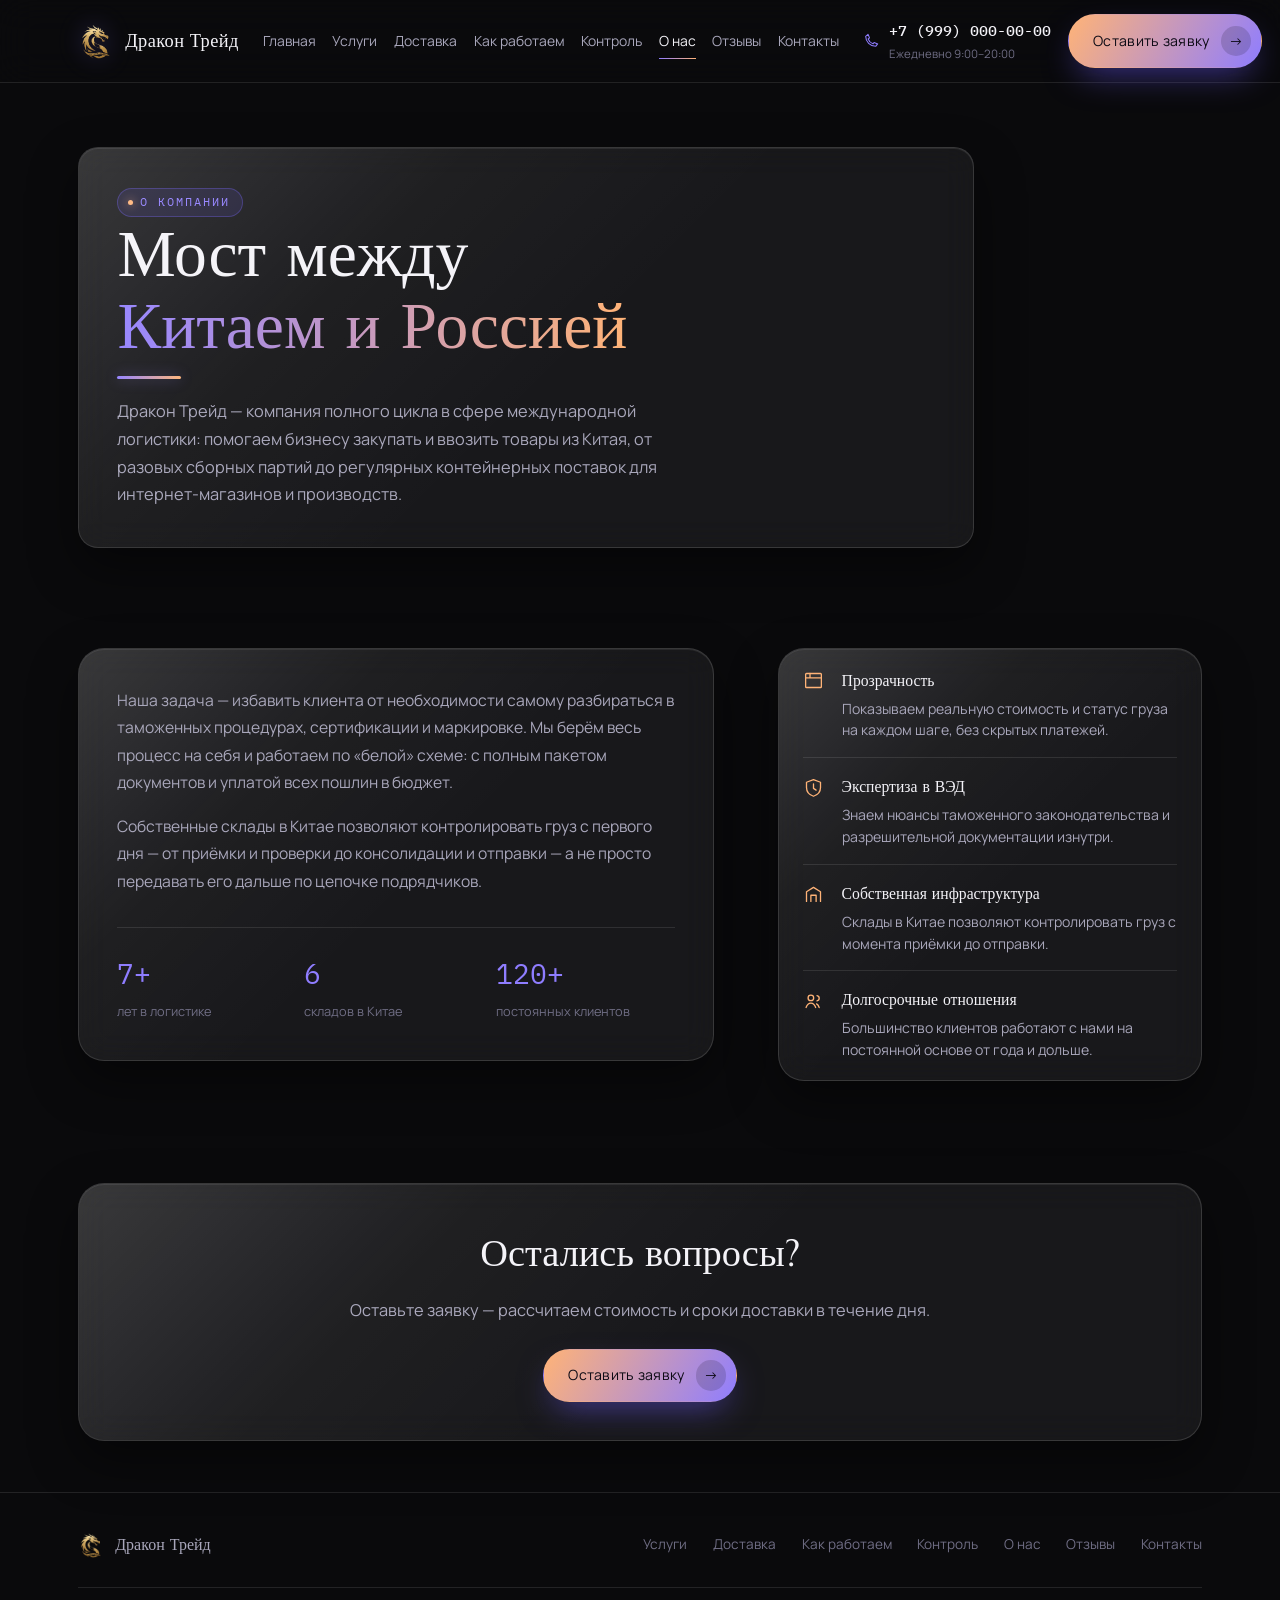
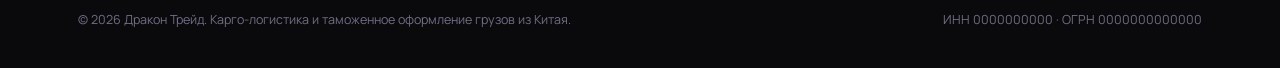
==== commit 59cf4d8c: "Orbital variant: dark global-network visual concept Full rebuild of the visual system on top of the " ====
--- a/about.html
+++ b/about.html
@@ -12,6 +12,8 @@
 <link rel="stylesheet" href="styles.css">
 </head>
 <body>
+
+<div class="bg-fixed" aria-hidden="true"></div>
 
 <header class="site-header" id="siteHeader">
   <div class="container header-inner">
--- a/styles.css
+++ b/styles.css
@@ -1,61 +1,50 @@
-  /* Brand is deliberately dark-navy + gold in both OS themes — this is the company's fixed identity, not a light/dark toggle. */
+  /* ================= ORBITAL — dark global enterprise network ================= */
   :root{
-    --bg-deep:#060a1c;
-    --bg:#0b1330;
-    --bg-elevated:#101b40;
-    --bg-elevated-2:#16234d;
-    --line:rgba(205,164,94,0.18);
-    --line-strong:rgba(205,164,94,0.4);
-    --gold:#cda45e;
-    --gold-bright:#e9c988;
-    --gold-dim:#8a7245;
-    --ink:#eee8d9;
-    --ink-dim:#9aa3c4;
-    --ink-faint:#6b7396;
-    --shadow:rgba(3,6,20,0.6);
+    --bg-deep:#0a0a0c;
+    --bg-1:#0d0d12;
+    --violet:#6d5bff;
+    --violet-bright:#8f7dff;
+    --violet-dim:#443a99;
+    --amber:#ff9a52;
+    --amber-bright:#ffb377;
+    --ink:#f4f3f8;
+    --ink-dim:#a9a7bb;
+    --ink-faint:#706e85;
+    --line:rgba(255,255,255,.10);
+    --line-strong:rgba(255,255,255,.20);
 
     --font-display:'Marcellus', Georgia, 'Times New Roman', serif;
     --font-body:'Manrope', 'Segoe UI', Arial, sans-serif;
     --font-mono:'IBM Plex Mono', 'SFMono-Regular', Consolas, monospace;
 
-    --glass-border: rgba(255,232,190,.34);
-    --glass-border-hover: rgba(226,181,98,.62);
-    --glass-panel:
-      radial-gradient(58% 145% at 0% 0%, rgba(226,176,88,.22) 0%, rgba(226,176,88,.10) 24%, rgba(226,176,88,.025) 46%, transparent 68%),
-      linear-gradient(118deg, rgba(255,235,198,.06) 0%, rgba(255,255,255,.028) 13%, transparent 30%),
-      linear-gradient(180deg, rgba(255,255,255,.045) 0%, rgba(255,255,255,.010) 24%, rgba(0,0,0,.075) 100%),
-      linear-gradient(105deg, rgba(4,9,16,.68) 0%, rgba(7,15,25,.48) 48%, rgba(5,11,19,.58) 100%);
-    --glass-panel-shadow: 0 18px 46px rgba(0,0,0,.25), 0 3px 10px rgba(0,0,0,.18), -8px -2px 22px rgba(214,157,67,.055);
-    --card-bg: linear-gradient(145deg, rgba(13,40,69,.58), rgba(5,20,38,.34)), rgba(4,18,34,.28);
-    --card-bg-hover: linear-gradient(145deg, rgba(17,52,88,.68), rgba(6,24,45,.42));
-    --card-shadow: inset 0 1px 0 rgba(255,255,255,.10), 0 16px 38px rgba(0,8,18,.20);
-    --card-shadow-hover: inset 0 1px 0 rgba(255,255,255,.13), 0 22px 50px rgba(0,8,18,.34);
-
-    --r-card: 19px;
+    --glass-fill: rgba(255,255,255,.06);
+    --glass-fill-hover: rgba(255,255,255,.09);
+    --glass-border: rgba(255,255,255,.14);
+    --glass-border-hover: rgba(143,125,255,.55);
+    --glass-shine: linear-gradient(135deg, rgba(255,255,255,.14) 0%, rgba(255,255,255,.03) 30%, transparent 55%);
+    --glass-shadow: 0 20px 50px rgba(0,0,0,.45), inset 0 1px 0 rgba(255,255,255,.08);
+    --glow-violet: 0 0 0 1px rgba(143,125,255,.3), 0 18px 46px -12px rgba(109,91,255,.55);
+    --glow-amber: 0 0 0 1px rgba(255,154,82,.28), 0 18px 46px -12px rgba(255,154,82,.4);
+
+    --r-card: 16px;
     --r-panel: 20px;
-    --r-panel-lg: 24px;
+    --r-panel-lg: 26px;
     --r-pill: 999px;
 
-    /* Spring-like curves — every hover/reveal transition below draws from
-       these instead of linear/ease, so motion reads as mass, not a toggle. */
     --ease-spring: cubic-bezier(.16,1,.3,1);
     --ease-out: cubic-bezier(.32,.72,0,1);
-    --bezel-ring: rgba(255,255,255,.09);
-    --bezel-ring-hover: rgba(226,181,98,.4);
-    --bezel-offset: 5px;
-
-    --fs-hero: clamp(2.35rem, 4.6vw + 1rem, 4.3rem);
-    --fs-h2: clamp(1.7rem, 2.4vw + 0.9rem, 2.5rem);
-    --fs-h3: 1.2rem;
+
+    --fs-hero: clamp(2.3rem, 4.4vw + 1rem, 4.1rem);
+    --fs-h2: clamp(1.65rem, 2.2vw + 0.9rem, 2.4rem);
+    --fs-h3: 1.15rem;
     --fs-body: 1.02rem;
-    --fs-small: 0.875rem;
 
     --container: 1220px;
-    --radius: 2px;
   }
 
   *,*::before,*::after{ box-sizing:border-box; }
   html{ scroll-behavior:smooth; background:var(--bg-deep); }
+  @media (prefers-reduced-motion: reduce){ html{ scroll-behavior:auto; } }
   body{
     margin:0;
     position:relative;
@@ -64,27 +53,19 @@
     font-size:var(--fs-body);
     line-height:1.6;
     -webkit-font-smoothing:antialiased;
+    background:var(--bg-deep);
   }
   img{ max-width:100%; display:block; }
-
-  body::before{
-    content:"";
-    position:fixed; inset:0;
-    background-image:url("data:image/svg+xml,%3Csvg xmlns='http://www.w3.org/2000/svg' width='120' height='120'%3E%3Cfilter id='n'%3E%3CfeTurbulence type='fractalNoise' baseFrequency='0.9' numOctaves='2' stitchTiles='stitch'/%3E%3C/filter%3E%3Crect width='100%25' height='100%25' filter='url(%23n)' opacity='0.5'/%3E%3C/svg%3E");
-    opacity:0.035;
-    mix-blend-mode:overlay;
-    pointer-events:none;
-    z-index:2000;
-  }
-
-  ::selection{ background:var(--gold); color:var(--bg-deep); }
-
   a{ color:inherit; text-decoration:none; }
   ul{ list-style:none; margin:0; padding:0; }
   h1,h2,h3,p{ margin:0; }
   h1,h2,h3{ font-family:var(--font-display); font-weight:400; text-wrap:balance; }
-  h1 em, h2 em{ color:var(--gold-bright); font-style:normal; }
+  h1 em, h2 em{ color:var(--violet-bright); font-style:normal; background:linear-gradient(90deg, var(--violet-bright), var(--amber-bright)); -webkit-background-clip:text; background-clip:text; -webkit-text-fill-color:transparent; }
   button{ font-family:inherit; cursor:pointer; }
+
+  :focus-visible{ outline:2px solid var(--violet-bright); outline-offset:3px; border-radius:4px; }
+
+  ::selection{ background:var(--violet); color:#fff; }
 
   .container{
     width:100%;
@@ -93,237 +74,105 @@
     padding-inline:clamp(1.25rem, 4vw, 3rem);
   }
 
-  .eyebrow{
-    display:inline-flex; align-items:center; gap:.55em;
-    font-family:var(--font-mono);
-    font-size:.72rem;
-    letter-spacing:.18em;
-    text-transform:uppercase;
-    color:var(--gold-bright);
-    padding:.4em 1em .4em .8em;
-    border-radius:var(--r-pill);
-    background:rgba(205,164,94,.1);
-    border:1px solid rgba(205,164,94,.28);
-  }
-  .eyebrow::before{
+  /* ---------------- FIXED BACKGROUND LAYER ----------------
+     Never background-attachment:fixed on body (broken on iOS Safari) — a
+     dedicated position:fixed div sits behind everything instead. Three soft
+     radial blobs (violet/blue + one warm amber accent) drifting very slowly,
+     plus a low-opacity SVG feTurbulence grain layer on top for texture. */
+  .bg-fixed{
+    position:fixed; inset:0;
+    z-index:-2;
+    background:var(--bg-deep);
+    overflow:hidden;
+    pointer-events:none;
+  }
+  .bg-fixed::before{
     content:"";
-    width:.5em; height:.5em;
-    border-radius:50%;
-    background:var(--gold);
-    display:inline-block;
-    box-shadow:0 0 8px rgba(233,201,136,.7);
-  }
-
-  .gold-line{
-    display:block;
-    width:74px; height:3px;
-    margin-top:.9rem;
-    border-radius:var(--r-pill);
-    background:linear-gradient(90deg, var(--gold-bright), var(--gold-dim));
-    box-shadow:0 0 16px rgba(224,182,93,.32);
-  }
-
-  /* ---- shared diagonal shine sweep, used by every glass panel/card ---- */
-  @keyframes shineSweep{
-    0%{ left:-45%; opacity:0; }
-    8%{ opacity:.85; }
-    18%{ opacity:0; }
-    100%{ left:130%; opacity:0; }
-  }
-  .service-card, .method-card, .step-text, .benefit-item, .contact-card, .review-card,
-  .hero-services, .section-head, .block-intro, .control-list,
-  .route-track, form.request-form, .page-hero-panel, .page-cta, .about-copy{
-    position:relative;
-    overflow:hidden;
-  }
-  /* Double-bezel: a hairline ring floats outside every card, detached from
-     its own border — reads as a glass plate sitting in a machined tray
-     rather than a flat div pinned to the background. */
-  .service-card, .method-card, .contact-card, .review-card, .benefit-item, .step-text,
-  .control-list, .route-track, form.request-form, .hero-services, .section-head,
-  .block-intro, .page-hero-panel, .page-cta, .about-copy, .stats-panel .stat{
-    outline:1px solid var(--bezel-ring);
-    outline-offset:var(--bezel-offset);
-    transition-property:outline-color, border-color, transform, background, box-shadow, filter;
-    transition-duration:.4s;
-    transition-timing-function:var(--ease-out);
-  }
-  .service-card:hover, .method-card:hover, .contact-card:hover, .review-card:hover,
-  .benefit-item:hover, .step:hover .step-text, .control-list:hover, .route-track:hover,
-  form.request-form:hover, .hero-services:hover, .section-head:hover, .block-intro:hover,
-  .page-hero-panel:hover, .page-cta:hover, .about-copy:hover, .stats-panel .stat:hover{
-    outline-color:var(--bezel-ring-hover);
-  }
-  .service-card::after, .method-card::after, .step-text::after, .benefit-item::after, .contact-card::after, .review-card::after,
-  .hero-services::after, .section-head::after, .block-intro::after, .control-list::after,
-  .route-track::after, form.request-form::after, .page-hero-panel::after, .page-cta::after, .about-copy::after{
+    position:absolute; inset:-10%;
+    background:
+      radial-gradient(38% 32% at 18% 22%, rgba(109,91,255,.38) 0%, rgba(109,91,255,0) 70%),
+      radial-gradient(34% 30% at 82% 18%, rgba(255,154,82,.22) 0%, rgba(255,154,82,0) 72%),
+      radial-gradient(46% 40% at 60% 82%, rgba(76,58,220,.30) 0%, rgba(76,58,220,0) 70%);
+    filter:blur(10px);
+    animation:meshDrift 34s ease-in-out infinite alternate;
+  }
+  @keyframes meshDrift{
+    0%{ transform:translate3d(0,0,0) scale(1); }
+    100%{ transform:translate3d(-2%,2%,0) scale(1.06); }
+  }
+  .bg-fixed::after{
     content:"";
-    position:absolute; top:-60%; left:-45%;
-    width:45%; height:220%;
-    background:linear-gradient(100deg, transparent 30%, rgba(255,255,255,.10) 48%, rgba(255,225,170,.16) 52%, transparent 70%);
-    transform:rotate(9deg);
-    animation:shineSweep 13s ease-in-out infinite;
-    pointer-events:none;
+    position:absolute; inset:0;
+    background-image:url("data:image/svg+xml,%3Csvg xmlns='http://www.w3.org/2000/svg' width='140' height='140'%3E%3Cfilter id='n'%3E%3CfeTurbulence type='fractalNoise' baseFrequency='0.85' numOctaves='2' stitchTiles='stitch'/%3E%3C/filter%3E%3Crect width='100%25' height='100%25' filter='url(%23n)' opacity='0.5'/%3E%3C/svg%3E");
+    opacity:.05;
+    mix-blend-mode:overlay;
   }
   @media (prefers-reduced-motion: reduce){
-    .service-card::after, .method-card::after, .step-text::after, .benefit-item::after, .contact-card::after, .review-card::after,
-    .hero-services::after, .section-head::after, .block-intro::after, .control-list::after,
-    .route-track::after, form.request-form::after, .page-hero-panel::after, .page-cta::after, .about-copy::after{
-      animation:none; opacity:0;
-    }
-  }
-
-  section{ scroll-margin-top: 84px; }
-
-  /* ---------- reveal-on-scroll ---------- */
-  /* Heavier fade-up with a touch of blur resolving in — never a static pop-in.
-     transform/opacity/filter only, so this stays GPU-cheap even on long pages. */
-  .reveal{
-    opacity:0;
-    transform:translateY(28px);
-    filter:blur(6px);
-    transition:opacity .9s var(--ease-spring), transform .9s var(--ease-spring), filter .9s var(--ease-spring);
-    will-change:transform, opacity;
-  }
-  .reveal.is-visible{ opacity:1; transform:none; filter:blur(0); }
-  @media (prefers-reduced-motion: reduce){
-    html{ scroll-behavior:auto; }
-    .reveal{ opacity:1; transform:none; filter:none; transition:none; }
+    .bg-fixed::before{ animation:none; }
   }
 
   /* ================= HEADER ================= */
   .site-header{
     position:sticky; top:0; z-index:500;
-    background:linear-gradient(180deg, rgba(10,18,38,.42), rgba(8,14,32,.3));
-    backdrop-filter:blur(16px) saturate(150%) brightness(1.05);
-    -webkit-backdrop-filter:blur(16px) saturate(150%) brightness(1.05);
-    border-bottom:1px solid rgba(255,255,255,.12);
-    box-shadow:0 1px 0 rgba(255,255,255,.06) inset, 0 12px 30px rgba(0,0,0,.16);
-    transition:border-color .3s var(--ease-out), background .3s var(--ease-out), box-shadow .3s var(--ease-out);
-  }
-  .site-header.is-scrolled{
-    border-bottom-color:var(--line);
-    background:linear-gradient(180deg, rgba(8,14,32,.68), rgba(6,10,26,.58));
-  }
-  .header-inner{
-    display:flex; align-items:center; justify-content:space-between;
-    gap:1.5rem;
-    padding-block:.9rem;
-  }
+    background:rgba(10,10,12,.5);
+    backdrop-filter:blur(18px) saturate(140%);
+    -webkit-backdrop-filter:blur(18px) saturate(140%);
+    border-bottom:1px solid var(--line);
+    transition:background .3s var(--ease-out), border-color .3s var(--ease-out);
+  }
+  .site-header.is-scrolled{ background:rgba(10,10,12,.78); border-bottom-color:var(--line-strong); }
+  .header-inner{ display:flex; align-items:center; justify-content:space-between; gap:1.5rem; padding-block:.9rem; }
   .brand{ display:flex; align-items:center; gap:.7rem; flex-shrink:0; }
-  .brand-logo{ width:38px; height:38px; flex-shrink:0; object-fit:contain; }
-  .brand-word{
-    font-family:var(--font-display);
-    font-size:1.18rem;
-    letter-spacing:.03em;
-    color:var(--ink);
-    line-height:1.05;
-  }
-  .brand-word small{
-    display:block;
-    font-family:var(--font-mono);
-    font-size:.6rem;
-    letter-spacing:.24em;
-    color:var(--gold-dim);
-    text-transform:uppercase;
-    margin-top:.2rem;
-  }
+  .brand-logo{ width:36px; height:36px; flex-shrink:0; object-fit:contain; filter:drop-shadow(0 0 12px rgba(143,125,255,.35)); }
+  .brand-word{ font-family:var(--font-display); font-size:1.15rem; letter-spacing:.02em; color:var(--ink); }
 
   .main-nav{ display:flex; align-items:center; gap:clamp(.7rem,1.3vw,1.5rem); }
-  .main-nav a{
-    font-size:.87rem;
-    color:var(--ink-dim);
-    position:relative;
-    padding-block:.3rem;
-    transition:color .2s var(--ease-out);
-    white-space:nowrap;
-  }
-  .main-nav a::after{
-    content:""; position:absolute; left:0; right:0; bottom:-2px; height:1px;
-    background:var(--gold);
-    transform:scaleX(0); transform-origin:left;
-    transition:transform .25s var(--ease-out);
-  }
+  .main-nav a{ font-size:.87rem; color:var(--ink-dim); position:relative; padding-block:.3rem; transition:color .2s var(--ease-out); white-space:nowrap; }
+  .main-nav a::after{ content:""; position:absolute; left:0; right:0; bottom:-2px; height:1px; background:linear-gradient(90deg,var(--violet-bright),var(--amber-bright)); transform:scaleX(0); transform-origin:left; transition:transform .25s var(--ease-out); }
   .main-nav a:hover{ color:var(--ink); }
-  .main-nav a:hover::after{ transform:scaleX(1); }
+  .main-nav a:hover::after, .main-nav a.is-active::after{ transform:scaleX(1); }
   .main-nav a.is-active{ color:var(--ink); }
-  .main-nav a.is-active::after{ transform:scaleX(1); }
 
   .header-actions{ display:flex; align-items:center; gap:1.1rem; flex-shrink:0; }
-  .phone-link{
-    display:flex; align-items:center; gap:.6rem;
-    color:var(--ink);
-  }
-  .phone-link svg{ width:16px; height:16px; color:var(--gold); flex-shrink:0; }
+  .phone-link{ display:flex; align-items:center; gap:.6rem; color:var(--ink); }
+  .phone-link svg{ width:16px; height:16px; color:var(--violet-bright); flex-shrink:0; }
   .phone-link span{ display:flex; flex-direction:column; gap:.15rem; }
   .phone-link strong{ font-family:var(--font-mono); font-weight:500; font-size:.92rem; }
   .phone-link small{ font-size:.72rem; color:var(--ink-faint); }
 
-  /* "Island" button: the label sits in the pill itself, the arrow sits in its
-     own nested circular badge flush to the inner edge — never a naked glyph
-     floating next to the text. */
   .btn{
-    display:inline-flex; align-items:center; justify-content:center;
-    gap:.7rem;
+    position:relative;
+    display:inline-flex; align-items:center; justify-content:center; gap:.7rem;
     padding:.65rem .6rem .65rem 1.5rem;
-    border:1px solid var(--gold);
+    border:1px solid var(--line-strong);
     border-radius:var(--r-pill);
-    background:transparent;
-    color:var(--gold-bright);
-    font-size:.88rem;
-    letter-spacing:.03em;
-    transition:background .3s var(--ease-out), color .3s var(--ease-out), box-shadow .3s var(--ease-out), transform .3s var(--ease-spring), border-color .3s var(--ease-out);
+    background:var(--glass-fill);
+    backdrop-filter:blur(12px);
+    -webkit-backdrop-filter:blur(12px);
+    color:var(--ink);
+    font-size:.88rem; letter-spacing:.02em;
+    transition:background .3s var(--ease-out), border-color .3s var(--ease-out), box-shadow .3s var(--ease-out), transform .2s var(--ease-out);
     white-space:nowrap;
   }
   .btn:not(:has(span)){ padding:.72rem 1.5rem; }
-  .btn span{
-    display:inline-flex; align-items:center; justify-content:center;
-    width:1.9rem; height:1.9rem; flex-shrink:0;
-    border-radius:50%;
-    background:rgba(255,255,255,.12);
-    transition:transform .35s var(--ease-spring), background .3s var(--ease-out);
-  }
-  .btn:hover{
-    background:var(--gold);
-    color:var(--bg-deep);
-    transform:translateY(-2px);
-    box-shadow:0 0 0 1px var(--gold), 0 14px 30px -8px rgba(205,164,94,.55), 0 0 18px rgba(184,154,98,.3);
-  }
-  .btn:hover span{ transform:translate(2px,-1px) scale(1.06); background:rgba(6,10,28,.16); }
-  .btn:active{ transform:translateY(0) scale(.98); }
+  .btn span{ display:inline-flex; align-items:center; justify-content:center; width:1.9rem; height:1.9rem; flex-shrink:0; border-radius:50%; background:rgba(255,255,255,.1); transition:transform .35s var(--ease-spring); }
+  .btn:hover{ border-color:var(--glass-border-hover); box-shadow:var(--glow-violet); }
+  .btn:hover span{ transform:translate(2px,-1px) scale(1.06); }
+  .btn:active{ transform:scale(.98); }
   .btn-solid{
-    border-color:rgba(219,193,137,.5);
-    color:#161107;
-    background:
-      radial-gradient(95% 150% at 24% 0%, rgba(232,207,149,.72) 0%, rgba(232,207,149,.16) 36%, transparent 64%),
-      linear-gradient(145deg, #e9c988 0%, #cda45e 38%, #8a7245 72%, #b3945b 100%);
-    box-shadow:inset 0 1px 0 rgba(255,244,213,.38), inset 0 -1px 0 rgba(70,43,14,.30), 0 10px 24px rgba(91,61,24,.20);
-  }
-  .btn-solid span{ background:rgba(22,17,7,.14); }
-  .btn-solid:hover{
-    border-color:var(--gold-bright);
-    box-shadow:inset 0 1px 0 rgba(255,244,213,.38), inset 0 -1px 0 rgba(70,43,14,.30), 0 10px 24px rgba(91,61,24,.20), 0 0 18px rgba(184,154,98,.3);
-  }
-  .btn-solid:hover span{ background:rgba(22,17,7,.22); }
+    color:#0c0a14;
+    border-color:transparent;
+    background:linear-gradient(120deg, var(--amber-bright) 0%, var(--violet-bright) 100%);
+    box-shadow:0 14px 34px -10px rgba(109,91,255,.55);
+  }
+  .btn-solid span{ background:rgba(12,10,20,.16); }
+  .btn-solid:hover{ box-shadow:0 18px 42px -8px rgba(109,91,255,.7), var(--glow-amber); }
   .btn-block{ width:100%; }
 
-  .nav-toggle{
-    display:none;
-    width:38px; height:38px;
-    align-items:center; justify-content:center;
-    background:none; border:1px solid var(--line);
-    color:var(--ink);
-    border-radius:10px;
-  }
+  .nav-toggle{ display:none; width:38px; height:38px; align-items:center; justify-content:center; background:none; border:1px solid var(--line); color:var(--ink); border-radius:10px; }
   .nav-toggle svg{ width:18px; height:18px; }
 
-  .mobile-panel{
-    display:none;
-    max-height:0; overflow:hidden;
-    background:rgba(6,10,28,0.97);
-    border-bottom:1px solid var(--line);
-    transition:max-height .35s var(--ease-out);
-  }
+  .mobile-panel{ display:none; max-height:0; overflow:hidden; background:rgba(9,9,11,.97); border-bottom:1px solid var(--line); transition:max-height .35s var(--ease-out); }
   .mobile-panel .container{ padding-block:1rem; display:flex; flex-direction:column; gap:1.1rem; }
   .mobile-panel a{ font-size:1.02rem; color:var(--ink-dim); }
   .site-header.nav-open .mobile-panel{ max-height:460px; }
@@ -334,652 +183,274 @@
     .nav-toggle{ display:inline-flex; }
     .mobile-panel{ display:block; }
   }
-  @media (max-width: 560px){
-    .btn-header-cta{ display:none; }
-  }
-
-  /* ================= PER-BLOCK BACKGROUNDS ================= */
-  /* One continuous hand-composited panorama (images/desktop-master-layout.jpg,
-     3840×13040) behind the whole hero→contact run, not six separate photos —
-     so there is no seam to hide in the first place, only one image that
-     already flows from the truck/port through the map graphic, the cranes,
-     the warehouse, the route map and the final yard. `.photo-flow` (the
-     <main> wrapping all six sections) hosts it as two layers, the same trick
-     album-art players use: ::before is the photo `cover`-blurred to fill the
-     wrapper completely (so --bg-deep is never exposed, however tall the page
-     runs) and ::after is the SAME photo shown honestly — full width, its own
-     true proportions, nothing cropped or stretched — anchored to the top,
-     fading into its blurred twin beneath once it runs out. Whatever fraction
-     of the page the true image doesn't reach (it rarely reaches the very
-     bottom at typical content heights) simply continues as that same blurred
-     colour field instead of being cropped or warped to force a fit. */
-  .photo-flow{
+  @media (max-width: 560px){ .btn-header-cta{ display:none; } }
+
+  section{ scroll-margin-top:84px; position:relative; }
+
+  /* ---------- reveal-on-scroll ---------- */
+  .reveal{ opacity:0; transform:translateY(24px); filter:blur(4px); transition:opacity .8s var(--ease-spring), transform .8s var(--ease-spring), filter .8s var(--ease-spring); }
+  .reveal.is-visible{ opacity:1; transform:none; filter:blur(0); }
+  @media (prefers-reduced-motion: reduce){ .reveal{ opacity:1; transform:none; filter:none; transition:none; } }
+
+  .eyebrow{ display:inline-flex; align-items:center; gap:.55em; font-family:var(--font-mono); font-size:.72rem; letter-spacing:.18em; text-transform:uppercase; color:var(--violet-bright); padding:.4em 1em .4em .8em; border-radius:var(--r-pill); background:rgba(109,91,255,.12); border:1px solid rgba(109,91,255,.32); }
+  .eyebrow::before{ content:""; width:.5em; height:.5em; border-radius:50%; background:var(--amber-bright); box-shadow:0 0 8px rgba(255,179,119,.8); }
+
+  .gold-line{ display:block; width:64px; height:3px; margin-top:.9rem; border-radius:var(--r-pill); background:linear-gradient(90deg, var(--violet-bright), var(--amber-bright)); box-shadow:0 0 14px rgba(143,125,255,.4); }
+
+  /* ---- shared glass surface ---- */
+  .glass{
     position:relative;
-    isolation:isolate;
+    background:var(--glass-fill);
+    backdrop-filter:blur(18px) saturate(140%);
+    -webkit-backdrop-filter:blur(18px) saturate(140%);
+    border:1px solid var(--glass-border);
+    box-shadow:var(--glass-shadow);
     overflow:hidden;
-    background-color:var(--bg-deep);
-  }
-  .photo-flow::before{
-    content:"";
-    position:absolute; inset:-3%;
-    background-image:url('images/desktop-master-layout.jpg');
-    background-size:cover;
-    background-position:center;
-    background-repeat:no-repeat;
-    filter:blur(70px) saturate(130%) brightness(.7);
-    /* Only the very bottom tapers — that's the one real photo-to-flat-chrome
-       boundary (the footer starts right after contact), so only it fades. */
-    -webkit-mask-image:linear-gradient(180deg, #000 0%, #000 97%, transparent 100%);
-    mask-image:linear-gradient(180deg, #000 0%, #000 97%, transparent 100%);
-    pointer-events:none;
-    z-index:0;
-  }
-  .photo-flow::after{
-    content:"";
-    position:absolute; top:0; left:0; right:0;
-    height:auto; aspect-ratio:3840/13040;
-    background-image:url('images/desktop-master-layout.jpg');
-    background-size:100% auto;
-    background-position:top center;
-    background-repeat:no-repeat;
-    -webkit-mask-image:linear-gradient(180deg, #000 0%, #000 90%, transparent 100%);
-    mask-image:linear-gradient(180deg, #000 0%, #000 90%, transparent 100%);
-    pointer-events:none;
-    z-index:0;
-  }
-  .hero > .container, .services > .container, .delivery > .container,
-  .process > .container, .control > .container, .contact > .container{
-    position:relative; z-index:1;
-  }
-
-  /* Readability comes only from panels sized to their own text, never a wash
-     over the photo — the same frosted-glass plate used by the service cards.
-     The hero heading is the one deliberate exception: it sits straight on
-     the photo, per reference, with no card/blur/border of its own. */
-  .section-head, .block-intro{
-    background:var(--glass-panel);
-    backdrop-filter:blur(9px) saturate(128%) contrast(106%) brightness(.94);
-    -webkit-backdrop-filter:blur(9px) saturate(128%) contrast(106%) brightness(.94);
+  }
+  .glass::before{ content:""; position:absolute; inset:0; background:var(--glass-shine); pointer-events:none; }
+
+  .section-head, .block-intro, .service-card, .method-card, .benefit-item, .stats-panel .stat,
+  .step-text, .control-list, .route-track, .contact-card, .review-card, form.request-form,
+  .page-hero-panel, .page-cta, .about-copy, .hero-services{
+    position:relative;
+    background:var(--glass-fill);
+    backdrop-filter:blur(16px) saturate(140%);
+    -webkit-backdrop-filter:blur(16px) saturate(140%);
     border:1px solid var(--glass-border);
-    border-radius:var(--r-panel);
-    box-shadow:var(--glass-panel-shadow);
-    transition:border-color .34s var(--ease-out), box-shadow .34s var(--ease-out);
-  }
-  .section-head:hover, .block-intro:hover{
+    box-shadow:var(--glass-shadow);
+    border-radius:var(--r-card);
+    overflow:hidden;
+    transition:border-color .3s var(--ease-out), box-shadow .3s var(--ease-out), transform .3s var(--ease-out), background .3s var(--ease-out);
+  }
+  .section-head::before, .block-intro::before, .service-card::before, .method-card::before,
+  .benefit-item::before, .stats-panel .stat::before, .step-text::before, .control-list::before,
+  .route-track::before, .contact-card::before, .review-card::before, form.request-form::before,
+  .page-hero-panel::before, .page-cta::before, .about-copy::before, .hero-services::before{
+    content:""; position:absolute; inset:0; background:var(--glass-shine); pointer-events:none;
+  }
+  .service-card:hover, .method-card:hover, .benefit-item:hover, .contact-card:hover, .review-card:hover{
+    transform:translateY(-5px);
     border-color:var(--glass-border-hover);
-  }
-  .block-intro{ padding:1.1rem 1.5rem; }
+    background:var(--glass-fill-hover);
+    box-shadow:var(--glow-violet), var(--glass-shadow);
+  }
+  .section-head:hover, .block-intro:hover, .control-list:hover, .route-track:hover, form.request-form:hover, .hero-services:hover{
+    border-color:var(--glass-border-hover);
+  }
+  .section-head, .page-hero-panel{ border-radius:var(--r-panel); }
+  .block-intro{ border-radius:var(--r-panel); padding:1.1rem 1.5rem; }
   .block-intro h2{ font-size:var(--fs-h2); color:var(--ink); margin-top:.6rem; }
 
   /* ================= HERO ================= */
-  .hero{ position:relative; padding-block: clamp(1.5rem, 3.5vw, 2.75rem) clamp(1.25rem, 3vw, 2.25rem); }
-  /* Reading scrim over hero's own slice of the shared panorama: darkens only
-     the left half where the copy sits, fading out completely by mid-frame —
-     not a boxed panel, so the truck/port on the right stay untouched. */
-  .hero::before{
-    content:"";
-    position:absolute; inset:0;
-    background:linear-gradient(100deg, rgba(4,7,18,.72) 0%, rgba(4,7,18,.5) 28%, rgba(4,7,18,.18) 48%, transparent 62%);
-    pointer-events:none;
-    z-index:0;
-  }
-  .hero-copy{ max-width:40rem; }
+  .hero{ padding-block:clamp(2rem, 4.5vw, 3.75rem) clamp(1.75rem, 4vw, 3.25rem); overflow:hidden; }
+  .hero-copy{ max-width:40rem; position:relative; z-index:2; }
   .hero-copy .eyebrow{ margin-bottom:1rem; }
-  .hero h1{
-    font-family:var(--font-body);
-    font-weight:800;
-    font-size:var(--fs-hero);
-    line-height:1.08;
-    color:#fbfaf6;
-    letter-spacing:-.01em;
-  }
-  .hero h1 em{
-    font-family:var(--font-display);
-    font-style:italic;
-    font-weight:400;
-    color:var(--gold-bright);
-  }
-  .hero-sub{
-    margin-top:1rem;
-    max-width:46ch;
-    color:#f3f1ea;
-    font-size:.98rem;
-    font-weight:700;
-    text-transform:uppercase;
-    letter-spacing:.02em;
-    line-height:1.65;
-  }
-  .hero-cta-row{
-    margin-top:1.6rem;
-    display:flex; flex-wrap:wrap; align-items:center; gap:1.4rem;
-  }
-  .hero-cta-row .link-arrow{
-    display:inline-flex; align-items:center; gap:.5rem;
-    color:var(--ink-dim); font-size:.92rem;
-    border-bottom:1px solid var(--line-strong);
-    padding-bottom:.2rem;
-    transition:color .2s var(--ease-out), border-color .2s var(--ease-out);
-  }
-  .hero-cta-row .link-arrow:hover{ color:var(--ink); border-color:var(--gold); }
-
-  .stat-row{
-    margin-top:clamp(1.2rem, 2.4vw, 1.8rem);
-    display:grid;
-    grid-template-columns:repeat(3, auto);
-    gap:clamp(1.5rem, 4vw, 3rem);
-    border-top:1px solid var(--line);
-    padding-top:1.6rem;
-    max-width:44rem;
-  }
-  .stat-num{
-    font-family:var(--font-mono);
-    font-size:clamp(1.6rem, 2.4vw, 2.1rem);
-    color:var(--gold-bright);
-    font-variant-numeric:tabular-nums;
-  }
-  .stat-label{
-    margin-top:.35rem;
-    font-size:.82rem;
-    color:var(--ink-faint);
-    letter-spacing:.02em;
-  }
-
-  @media (max-width: 940px){
-    .stat-row{ grid-template-columns:repeat(3, 1fr); }
-  }
-  @media (max-width: 520px){
-    .stat-row{ grid-template-columns:1fr 1fr; }
-  }
-
-  /* One continuous glass bar (not four separate floating cards) — the four
-     services are columns inside it, split by hairline dividers. */
-  .hero-services{
-    margin-top:clamp(1.2rem, 2.4vw, 1.8rem);
-    display:grid;
-    grid-template-columns:repeat(4, 1fr);
-    background:var(--glass-panel);
-    backdrop-filter:blur(9px) saturate(128%) contrast(106%) brightness(.94);
-    -webkit-backdrop-filter:blur(9px) saturate(128%) contrast(106%) brightness(.94);
-    border:1px solid var(--glass-border);
-    border-radius:25px;
-    box-shadow:var(--glass-panel-shadow);
-    overflow:hidden;
-    transition:border-color .34s var(--ease-out);
-  }
-  .hero-services:hover{ border-color:var(--glass-border-hover); }
-  .hero-service{
-    padding:1.3rem 1.2rem;
-    display:flex; align-items:flex-start; gap:.9rem;
-    border-left:1px solid rgba(255,255,255,.14);
-  }
+  .hero h1{ font-family:var(--font-body); font-weight:800; font-size:var(--fs-hero); line-height:1.08; color:var(--ink); letter-spacing:-.01em; }
+  .hero h1 em{ font-family:var(--font-display); font-style:italic; font-weight:400; }
+  .hero-sub{ margin-top:1rem; max-width:46ch; color:var(--ink-dim); font-size:.98rem; font-weight:600; line-height:1.65; }
+  .hero-cta-row{ margin-top:1.6rem; display:flex; flex-wrap:wrap; align-items:center; gap:1.4rem; }
+  .hero-cta-row .link-arrow{ display:inline-flex; align-items:center; gap:.5rem; color:var(--ink-dim); font-size:.92rem; border-bottom:1px solid var(--line-strong); padding-bottom:.2rem; transition:color .2s var(--ease-out), border-color .2s var(--ease-out); }
+  .hero-cta-row .link-arrow:hover{ color:var(--ink); border-color:var(--violet-bright); }
+
+  .stat-row{ margin-top:clamp(1.6rem, 3.2vw, 2.4rem); display:grid; grid-template-columns:repeat(3, auto); gap:clamp(1.5rem, 4vw, 3rem); border-top:1px solid var(--line); padding-top:1.4rem; max-width:44rem; position:relative; z-index:2; }
+  .stat-num{ font-family:var(--font-mono); font-size:clamp(1.5rem, 2.2vw, 1.9rem); color:var(--violet-bright); font-variant-numeric:tabular-nums; }
+  .stat-label{ margin-top:.35rem; font-size:.8rem; color:var(--ink-faint); }
+  @media (max-width: 940px){ .stat-row{ grid-template-columns:repeat(3, 1fr); } }
+  @media (max-width: 520px){ .stat-row{ grid-template-columns:1fr 1fr; } }
+
+  .hero-services{ margin-top:clamp(1.6rem, 3.2vw, 2.4rem); display:grid; grid-template-columns:repeat(4, 1fr); border-radius:25px; position:relative; z-index:2; }
+  .hero-service{ padding:1.2rem 1.1rem; display:flex; align-items:flex-start; gap:.9rem; border-left:1px solid var(--line); position:relative; z-index:1; }
   .hero-service:first-child{ border-left:none; }
-  .hero-service .service-number{
-    font-family:var(--font-mono); font-size:.78rem; color:var(--gold);
-    border:1px solid var(--line-strong); border-radius:50%;
-    width:26px; height:26px; flex-shrink:0;
-    display:flex; align-items:center; justify-content:center;
-  }
-  .hero-service strong{ display:block; font-family:var(--font-body); font-size:.95rem; color:var(--ink); }
+  .hero-service .service-number{ font-family:var(--font-mono); font-size:.78rem; color:var(--violet-bright); border:1px solid var(--line-strong); border-radius:50%; width:26px; height:26px; flex-shrink:0; display:flex; align-items:center; justify-content:center; }
+  .hero-service strong{ display:block; font-size:.95rem; color:var(--ink); }
   .hero-service span{ display:block; margin-top:.3rem; font-size:.8rem; color:var(--ink-dim); line-height:1.5; }
   @media (max-width: 720px){
     .hero-services{ grid-template-columns:repeat(2, 1fr); }
     .hero-service:nth-child(3){ border-left:none; }
-    .hero-service:nth-child(1), .hero-service:nth-child(2){ border-bottom:1px solid rgba(255,255,255,.14); }
+    .hero-service:nth-child(1), .hero-service:nth-child(2){ border-bottom:1px solid var(--line); }
   }
   @media (max-width: 420px){
     .hero-services{ grid-template-columns:1fr; }
-    .hero-service{ border-left:none; border-bottom:1px solid rgba(255,255,255,.14); }
+    .hero-service{ border-left:none; border-bottom:1px solid var(--line); }
     .hero-service:last-child{ border-bottom:none; }
   }
+
+  /* Orbital route lines: faint arcs with a travelling pulse, purely
+     decorative, sit behind the hero copy at low opacity. */
+  .orbit-lines{ position:absolute; inset:0; z-index:0; pointer-events:none; opacity:.55; }
+  .orbit-lines svg{ width:100%; height:100%; }
+  .orbit-lines path{ fill:none; stroke:url(#orbitGrad); stroke-width:1; opacity:.5; }
+  .orbit-lines circle.orbit-dot{ fill:var(--amber-bright); filter:drop-shadow(0 0 5px rgba(255,179,119,.9)); }
+  .orbit-lines .dash{ stroke-dasharray:6 10; animation:orbitDash 60s linear infinite; }
+  @keyframes orbitDash{ to{ stroke-dashoffset:-800; } }
+  @media (prefers-reduced-motion: reduce){ .orbit-lines .dash{ animation:none; } .orbit-lines animateMotion{ display:none; } }
+  @media (max-width: 720px){ .orbit-lines{ opacity:.3; } }
 
   /* ================= SECTION HEADS ================= */
   .section-pad{ padding-block:clamp(1.75rem, 4vw, 3.25rem); }
-  .section-head{
-    display:flex; justify-content:space-between; align-items:flex-end; gap:2rem;
-    margin-bottom:clamp(1rem, 2vw, 1.6rem);
-    padding:1.1rem 1.5rem;
-  }
+  .section-head{ display:flex; justify-content:space-between; align-items:flex-end; gap:2rem; margin-bottom:clamp(1rem, 2vw, 1.6rem); padding:1.1rem 1.5rem; }
   .section-head h2{ font-size:var(--fs-h2); color:var(--ink); margin-top:.6rem; }
   .section-head p{ max-width:34ch; color:var(--ink-dim); font-size:.95rem; text-align:right; }
-  @media (max-width: 720px){
-    .section-head{ flex-direction:column; align-items:flex-start; }
-    .section-head p{ text-align:left; }
-  }
-
-  .section-head .section-lead{
-    margin-top:1rem;
-    max-width:52ch;
-    color:var(--ink-dim);
-    font-size:.98rem;
-    line-height:1.7;
-  }
-
-  /* ---- page hero (About / Reviews standalone pages) ---- */
-  .page-hero{
-    padding-block: clamp(3rem, 6vw, 5rem) clamp(2rem, 5vw, 3.5rem);
-  }
-  .page-hero-panel{
-    background:var(--glass-panel);
-    backdrop-filter:blur(9px) saturate(128%) contrast(106%) brightness(.94);
-    -webkit-backdrop-filter:blur(9px) saturate(128%) contrast(106%) brightness(.94);
-    border:1px solid var(--glass-border);
-    border-radius:var(--r-panel);
-    box-shadow:var(--glass-panel-shadow);
-    padding:clamp(1.8rem, 3vw, 2.6rem);
-    max-width:56rem;
-    transition:border-color .34s var(--ease-out);
-  }
-  .page-hero-panel:hover{ border-color:var(--glass-border-hover); }
+  @media (max-width: 720px){ .section-head{ flex-direction:column; align-items:flex-start; } .section-head p{ text-align:left; } }
+  .section-head .section-lead{ margin-top:1rem; max-width:52ch; color:var(--ink-dim); font-size:.98rem; line-height:1.7; }
+
+  /* ---- page hero (About / Reviews) ---- */
+  .page-hero{ padding-block:clamp(2.5rem, 5vw, 4rem) clamp(1.75rem, 4vw, 3rem); }
+  .page-hero-panel{ padding:clamp(1.8rem, 3vw, 2.6rem); max-width:56rem; border-radius:var(--r-panel); }
   .page-hero-panel h1{ font-size:var(--fs-hero); color:var(--ink); line-height:1.1; }
   .page-hero-panel p{ margin-top:1.2rem; color:var(--ink-dim); font-size:1.02rem; max-width:60ch; line-height:1.7; }
 
-  .page-cta{
-    text-align:center;
-    padding:clamp(1.8rem,3vw,2.6rem);
-    background:var(--glass-panel);
-    backdrop-filter:blur(9px) saturate(128%) contrast(106%) brightness(.94);
-    -webkit-backdrop-filter:blur(9px) saturate(128%) contrast(106%) brightness(.94);
-    border:1px solid var(--glass-border);
-    border-radius:var(--r-panel-lg);
-    box-shadow:var(--glass-panel-shadow);
-    transition:border-color .34s var(--ease-out);
-  }
-  .page-cta:hover{ border-color:var(--glass-border-hover); }
+  .page-cta{ text-align:center; padding:clamp(1.8rem,3vw,2.6rem); border-radius:var(--r-panel-lg); }
   .page-cta h2{ font-size:var(--fs-h2); color:var(--ink); }
   .page-cta p{ margin-top:.8rem; color:var(--ink-dim); }
   .page-cta .btn{ margin-top:1.6rem; }
 
-  /* ================= SHARED: BENEFITS / STATS PANELS ================= */
-  .benefits-panel{
-    margin-top:clamp(1rem, 2vw, 1.5rem);
-    display:grid;
-    grid-template-columns:repeat(5, 1fr);
-    gap:1.1rem;
-  }
+  /* ================= BENEFITS / STATS ================= */
+  .benefits-panel{ margin-top:clamp(1.3rem, 2.6vw, 2rem); display:grid; grid-template-columns:repeat(5, 1fr); gap:1rem; }
   .benefits-panel.count-3{ grid-template-columns:repeat(3, 1fr); }
-  .benefit-item{
-    background:linear-gradient(180deg, rgba(17,48,78,.64), rgba(4,20,38,.48));
-    backdrop-filter:blur(14px) saturate(120%);
-    -webkit-backdrop-filter:blur(14px) saturate(120%);
-    border:1px solid rgba(255,255,255,.23);
-    border-radius:var(--r-card);
-    box-shadow:inset 0 1px 0 rgba(255,255,255,.10), 0 14px 32px rgba(0,8,18,.2);
-    padding:1.1rem 1.1rem;
-    display:flex; flex-direction:column; gap:.5rem;
-    transition:transform .28s var(--ease-out), border-color .28s var(--ease-out);
-  }
-  .benefit-item:hover{ transform:translateY(-3px); border-color:var(--glass-border-hover); }
-  .benefit-item__icon{
-    width:34px; height:34px;
-    display:flex; align-items:center; justify-content:center;
-    border:1px solid var(--line-strong); border-radius:50%;
-    color:var(--gold); flex-shrink:0;
-  }
-  .benefit-item__icon svg{ width:17px; height:17px; }
-  .benefit-item h3{ font-size:.92rem; font-family:var(--font-body); font-weight:700; color:var(--ink); }
-  .benefit-item p{ font-size:.82rem; color:var(--ink-dim); line-height:1.55; }
+  .benefit-item{ padding:1.1rem; display:flex; flex-direction:column; gap:.5rem; }
+  .benefit-item__icon{ width:32px; height:32px; display:flex; align-items:center; justify-content:center; border:1px solid var(--line-strong); border-radius:50%; color:var(--amber-bright); flex-shrink:0; position:relative; z-index:1; }
+  .benefit-item__icon svg{ width:16px; height:16px; }
+  .benefit-item h3{ font-size:.9rem; font-weight:700; color:var(--ink); position:relative; z-index:1; }
+  .benefit-item p{ font-size:.8rem; color:var(--ink-dim); line-height:1.5; position:relative; z-index:1; }
   @media (max-width: 940px){ .benefits-panel{ grid-template-columns:repeat(2, 1fr); } }
   @media (max-width: 560px){ .benefits-panel, .benefits-panel.count-3{ grid-template-columns:1fr; } }
 
-  .stats-panel{
-    margin-top:.9rem;
-    display:grid;
-    grid-template-columns:repeat(5, 1fr);
-    gap:1rem;
-  }
-  .stats-panel .stat{
-    background:var(--glass-panel);
-    backdrop-filter:blur(9px) saturate(128%) contrast(106%) brightness(.94);
-    -webkit-backdrop-filter:blur(9px) saturate(128%) contrast(106%) brightness(.94);
-    border:1px solid var(--glass-border);
-    border-radius:var(--r-card);
-    box-shadow:var(--glass-panel-shadow);
-    padding:1.1rem 1.1rem;
-    text-align:center;
-    transition:border-color .28s var(--ease-out);
-  }
-  .stats-panel .stat:hover{ border-color:var(--glass-border-hover); }
-  .stats-panel .stat-num{ font-size:1.5rem; }
-  .stats-panel .stat-label{ margin-top:.4rem; font-size:.78rem; }
+  .stats-panel{ margin-top:.9rem; display:grid; grid-template-columns:repeat(5, 1fr); gap:1rem; }
+  .stats-panel .stat{ padding:1.1rem; text-align:center; border-radius:var(--r-card); }
+  .stats-panel .stat-num{ font-size:1.4rem; position:relative; z-index:1; }
+  .stats-panel .stat-label{ margin-top:.4rem; font-size:.76rem; position:relative; z-index:1; }
   @media (max-width: 940px){ .stats-panel{ grid-template-columns:repeat(2, 1fr); } }
   @media (max-width: 560px){ .stats-panel{ grid-template-columns:1fr; } }
 
   /* ================= SERVICES ================= */
-  .service-grid{
-    display:grid;
-    grid-template-columns:repeat(3, 1fr);
-    gap:1rem;
-  }
-  .service-card{
-    background:var(--card-bg);
-    border:1px solid rgba(255,255,255,.24);
-    border-radius:var(--r-card);
-    box-shadow:var(--card-shadow);
-    backdrop-filter:blur(13px) saturate(120%);
-    -webkit-backdrop-filter:blur(13px) saturate(120%);
-    padding:clamp(1.2rem,1.8vw,1.6rem);
-    display:flex; flex-direction:column; gap:.7rem;
-    transition:transform .28s var(--ease-out), border-color .28s var(--ease-out), background .28s var(--ease-out), box-shadow .28s var(--ease-out);
-  }
-  .service-card:hover{
-    transform:translateY(-5px);
-    border-color:rgba(224,182,93,.48);
-    background:var(--card-bg-hover);
-    box-shadow:var(--card-shadow-hover);
-  }
-  .service-card__top{ display:flex; align-items:center; justify-content:space-between; }
-  .service-icon{
-    width:42px; height:42px;
-    display:flex; align-items:center; justify-content:center;
-    border:1px solid var(--line-strong); border-radius:50%;
-    color:var(--gold);
-  }
-  .service-icon svg{ width:20px; height:20px; }
-  .service-card__num{
-    font-family:var(--font-mono); font-size:.8rem; color:var(--ink-faint);
-    font-variant-numeric:tabular-nums;
-  }
-  .service-card h3{ font-size:var(--fs-h3); color:var(--ink); }
-  .service-card p{ color:var(--ink-dim); font-size:.92rem; line-height:1.65; }
-  .service-card .card-link{
-    margin-top:auto; padding-top:.6rem;
-    display:inline-flex; align-items:center; gap:.4rem;
-    font-size:.85rem; color:var(--gold);
-    transition:color .22s var(--ease-out);
-  }
+  .service-grid{ display:grid; grid-template-columns:repeat(3, 1fr); gap:1rem; }
+  .service-card{ padding:clamp(1.2rem,1.8vw,1.6rem); display:flex; flex-direction:column; gap:.7rem; }
+  .service-card__top{ display:flex; align-items:center; justify-content:space-between; position:relative; z-index:1; }
+  .service-icon{ width:40px; height:40px; display:flex; align-items:center; justify-content:center; border:1px solid var(--line-strong); border-radius:50%; color:var(--violet-bright); }
+  .service-icon svg{ width:19px; height:19px; }
+  .service-card__num{ font-family:var(--font-mono); font-size:.8rem; color:var(--ink-faint); }
+  .service-card h3{ font-size:var(--fs-h3); color:var(--ink); position:relative; z-index:1; }
+  .service-card p{ color:var(--ink-dim); font-size:.92rem; line-height:1.6; position:relative; z-index:1; }
+  .service-card .card-link{ margin-top:auto; padding-top:.4rem; display:inline-flex; align-items:center; gap:.4rem; font-size:.85rem; color:var(--amber-bright); position:relative; z-index:1; transition:color .22s var(--ease-out); }
   .service-card .card-link span{ display:inline-block; transition:transform .22s var(--ease-out); }
-  .service-card .card-link:hover{ color:var(--gold-bright); }
+  .service-card .card-link:hover{ color:var(--violet-bright); }
   .service-card .card-link:hover span{ transform:translateX(5px); }
   @media (max-width: 940px){ .service-grid{ grid-template-columns:repeat(2, 1fr); } }
   @media (max-width: 560px){ .service-grid{ grid-template-columns:1fr; } }
 
   /* ================= DELIVERY ================= */
-  .method-grid{
-    display:grid;
-    grid-template-columns:repeat(4, 1fr);
-    gap:1.1rem;
-  }
-  .method-card{
-    padding:1.2rem 1.2rem;
-    border:1px solid var(--glass-border);
-    border-radius:var(--r-card);
-    background:var(--glass-panel);
-    box-shadow:0 18px 46px rgba(0,0,0,.25), inset 0 1px 0 rgba(255,255,255,.10);
-    backdrop-filter:blur(9px) saturate(128%) contrast(106%) brightness(.94);
-    -webkit-backdrop-filter:blur(9px) saturate(128%) contrast(106%) brightness(.94);
-    display:flex; flex-direction:column; gap:.6rem;
-    transition:border-color .25s var(--ease-out), transform .25s var(--ease-out), box-shadow .25s var(--ease-out);
-  }
-  .method-card:hover{ border-color:var(--glass-border-hover); transform:translateY(-4px); box-shadow:0 22px 52px rgba(0,0,0,.3), inset 0 1px 0 rgba(255,255,255,.13); }
-  .method-top{ display:flex; justify-content:space-between; align-items:flex-start; }
-  .method-top svg{ width:22px; height:22px; color:var(--gold); }
+  .method-grid{ display:grid; grid-template-columns:repeat(4, 1fr); gap:1.1rem; }
+  .method-card{ padding:1.2rem; display:flex; flex-direction:column; gap:.6rem; }
+  .method-top{ display:flex; justify-content:space-between; align-items:flex-start; position:relative; z-index:1; }
+  .method-top svg{ width:21px; height:21px; color:var(--amber-bright); }
   .method-days{ text-align:right; }
-  .method-days .num{ font-family:var(--font-mono); font-size:1.3rem; color:var(--gold-bright); font-variant-numeric:tabular-nums; }
-  .method-days .unit{ display:block; font-size:.68rem; color:var(--ink-faint); letter-spacing:.08em; text-transform:uppercase; }
-  .method-card h3{ font-size:1.05rem; color:var(--ink); font-family:var(--font-body); font-weight:700; }
-  .method-card p{ font-size:.88rem; color:var(--ink-dim); line-height:1.6; }
+  .method-days .num{ font-family:var(--font-mono); font-size:1.25rem; color:var(--violet-bright); font-variant-numeric:tabular-nums; }
+  .method-days .unit{ display:block; font-size:.66rem; color:var(--ink-faint); letter-spacing:.08em; text-transform:uppercase; }
+  .method-card h3{ font-size:1.02rem; color:var(--ink); position:relative; z-index:1; }
+  .method-card p{ font-size:.86rem; color:var(--ink-dim); line-height:1.55; position:relative; z-index:1; }
   @media (max-width: 940px){ .method-grid{ grid-template-columns:repeat(2, 1fr); } }
   @media (max-width: 520px){ .method-grid{ grid-template-columns:1fr; } }
 
   /* ================= PROCESS ================= */
-  .timeline{
-    display:grid;
-    grid-template-columns:repeat(4, 1fr);
-    gap:1.1rem;
-  }
+  .timeline{ display:grid; grid-template-columns:repeat(4, 1fr); gap:1.1rem; }
   .step{ position:relative; display:flex; flex-direction:column; gap:.7rem; }
-  .step-num{
-    position:relative;
-    width:52px; height:52px;
-    border:1px solid var(--gold); border-radius:50%;
-    background:var(--bg-deep);
-    display:flex; align-items:center; justify-content:center;
-    color:var(--gold);
-    flex-shrink:0;
-  }
-  .step-num svg{ width:24px; height:24px; }
-  .step-num span{
-    position:absolute; top:-8px; right:-8px;
-    width:22px; height:22px; border-radius:50%;
-    background:var(--gold); color:var(--bg-deep);
-    font-family:var(--font-mono); font-size:.68rem; font-weight:600;
-    display:flex; align-items:center; justify-content:center;
-  }
-  .step-text{
-    background:linear-gradient(135deg, rgba(23,45,65,.68), rgba(7,19,31,.72));
-    box-shadow:inset 0 1px rgba(255,255,255,.12), 0 18px 45px rgba(0,0,0,.28);
-    backdrop-filter:blur(16px);
-    -webkit-backdrop-filter:blur(16px);
-    border:1px solid rgba(255,255,255,.14);
-    border-radius:22px;
-    padding:.8rem 1rem;
-    display:flex; flex-direction:column; gap:.4rem;
-    flex:1;
-    transition:transform .28s var(--ease-out), border-color .28s var(--ease-out);
-  }
-  .step:hover .step-text{ transform:translateY(-3px); border-color:rgba(224,182,93,.4); }
-  .step h3{ font-size:1rem; font-family:var(--font-body); font-weight:700; color:var(--ink); }
-  .step p{ font-size:.86rem; color:var(--ink-dim); line-height:1.6; }
+  .step-num{ position:relative; width:50px; height:50px; border:1px solid var(--violet-bright); border-radius:50%; background:var(--bg-1); display:flex; align-items:center; justify-content:center; color:var(--violet-bright); flex-shrink:0; box-shadow:0 0 16px rgba(109,91,255,.3); }
+  .step-num svg{ width:23px; height:23px; }
+  .step-num span{ position:absolute; top:-8px; right:-8px; width:22px; height:22px; border-radius:50%; background:linear-gradient(135deg,var(--amber-bright),var(--violet-bright)); color:#0c0a14; font-family:var(--font-mono); font-size:.66rem; font-weight:600; display:flex; align-items:center; justify-content:center; }
+  .step-text{ padding:.8rem 1rem; display:flex; flex-direction:column; gap:.4rem; flex:1; border-radius:20px; }
+  .step:hover .step-text{ transform:translateY(-3px); border-color:var(--glass-border-hover); }
+  .step h3{ font-size:.98rem; color:var(--ink); position:relative; z-index:1; }
+  .step p{ font-size:.85rem; color:var(--ink-dim); line-height:1.55; position:relative; z-index:1; }
   @media (max-width: 940px){ .timeline{ grid-template-columns:repeat(2, 1fr); } }
-  @media (max-width: 560px){
-    .timeline{ grid-template-columns:1fr; gap:1.4rem; }
-    .step{ flex-direction:row; align-items:flex-start; gap:1rem; }
-  }
+  @media (max-width: 560px){ .timeline{ grid-template-columns:1fr; gap:1.2rem; } .step{ flex-direction:row; align-items:flex-start; gap:1rem; } }
 
   /* ================= CONTROL ================= */
-  .control-grid{
-    display:grid;
-    grid-template-columns:1fr 1fr;
-    gap:clamp(2rem, 5vw, 5rem);
-    align-items:center;
-  }
-  .control-list{
-    display:flex; flex-direction:column;
-    background:var(--glass-panel);
-    backdrop-filter:blur(9px) saturate(128%) contrast(106%) brightness(.94);
-    -webkit-backdrop-filter:blur(9px) saturate(128%) contrast(106%) brightness(.94);
-    border:1px solid var(--glass-border);
-    border-radius:var(--r-panel-lg);
-    box-shadow:var(--glass-panel-shadow);
-    padding:.2rem 1.5rem;
-    transition:border-color .34s var(--ease-out);
-  }
-  .control-list:hover{ border-color:var(--glass-border-hover); }
-  .control-item{
-    display:flex; gap:1.1rem;
-    padding-block:1rem;
-    border-bottom:1px solid var(--line);
-  }
+  .control-grid{ display:grid; grid-template-columns:1fr 1fr; gap:clamp(2rem, 5vw, 4rem); align-items:center; }
+  .control-list{ display:flex; flex-direction:column; padding:.2rem 1.5rem; border-radius:var(--r-panel-lg); }
+  .control-item{ display:flex; gap:1.1rem; padding-block:1rem; border-bottom:1px solid var(--line); position:relative; z-index:1; }
   .control-item:first-child{ padding-top:1rem; }
   .control-item:last-child{ border-bottom:none; }
-  .control-item svg{ width:22px; height:22px; color:var(--gold); flex-shrink:0; margin-top:.15rem; }
-  .control-item h3{ font-size:1rem; font-family:var(--font-body); font-weight:700; color:var(--ink); margin-bottom:.35rem; }
-  .control-item p{ font-size:.9rem; color:var(--ink-dim); line-height:1.6; }
-
-  .route-track{
-    border:1px solid var(--glass-border);
-    border-radius:var(--r-panel-lg);
-    background:var(--glass-panel);
-    box-shadow:var(--glass-panel-shadow);
-    backdrop-filter:blur(9px) saturate(128%) contrast(106%) brightness(.94);
-    -webkit-backdrop-filter:blur(9px) saturate(128%) contrast(106%) brightness(.94);
-    padding:clamp(1.3rem,2.2vw,1.9rem);
-    transition:border-color .34s var(--ease-out);
-  }
-  .route-track:hover{ border-color:var(--glass-border-hover); }
-  .route-track-label{
-    font-family:var(--font-mono); font-size:.72rem; letter-spacing:.14em;
-    text-transform:uppercase; color:var(--ink-faint);
-    margin-bottom:1.1rem;
-  }
-  .route-point{
-    position:relative;
-    display:flex; align-items:flex-start; gap:1rem;
-    padding-bottom:1.6rem;
-  }
+  .control-item svg{ width:21px; height:21px; color:var(--amber-bright); flex-shrink:0; margin-top:.15rem; }
+  .control-item h3{ font-size:.98rem; color:var(--ink); margin-bottom:.3rem; }
+  .control-item p{ font-size:.88rem; color:var(--ink-dim); line-height:1.55; }
+
+  .route-track{ padding:clamp(1.3rem,2.2vw,1.9rem); border-radius:var(--r-panel-lg); }
+  .route-track-label{ font-family:var(--font-mono); font-size:.7rem; letter-spacing:.14em; text-transform:uppercase; color:var(--ink-faint); margin-bottom:1.1rem; position:relative; z-index:1; }
+  .route-point{ position:relative; display:flex; align-items:flex-start; gap:1rem; padding-bottom:1.6rem; z-index:1; }
   .route-point:last-child{ padding-bottom:0; }
-  .route-point::before{
-    content:"";
-    position:absolute; left:12px; top:30px; bottom:2px;
-    border-left:1px dashed var(--line-strong);
-  }
+  .route-point::before{ content:""; position:absolute; left:12px; top:30px; bottom:2px; border-left:1px dashed var(--line-strong); }
   .route-point:last-child::before{ display:none; }
-  .route-dot{
-    width:26px; height:26px; flex-shrink:0;
-    border:1px solid var(--gold); border-radius:50%;
-    background:var(--bg-deep);
-    display:flex; align-items:center; justify-content:center;
-    z-index:1;
-  }
-  .route-dot i{ width:8px; height:8px; border-radius:50%; background:var(--gold); display:block; }
-  .route-point--arrival .route-dot{ background:var(--gold); }
-  .route-point--arrival .route-dot i{ background:var(--bg-deep); }
-  .route-point strong{ display:block; font-family:var(--font-display); font-size:1.15rem; color:var(--ink); font-weight:400; }
-  .route-point span{ display:block; margin-top:.3rem; font-size:.82rem; color:var(--ink-faint); }
-
+  .route-dot{ width:26px; height:26px; flex-shrink:0; border:1px solid var(--violet-bright); border-radius:50%; background:var(--bg-1); display:flex; align-items:center; justify-content:center; z-index:1; }
+  .route-dot i{ width:8px; height:8px; border-radius:50%; background:var(--violet-bright); display:block; }
+  .route-point--arrival .route-dot{ background:linear-gradient(135deg,var(--amber-bright),var(--violet-bright)); border-color:transparent; }
+  .route-point--arrival .route-dot i{ background:#0c0a14; }
+  .route-point strong{ display:block; font-family:var(--font-display); font-size:1.1rem; color:var(--ink); font-weight:400; }
+  .route-point span{ display:block; margin-top:.3rem; font-size:.8rem; color:var(--ink-faint); }
   @media (max-width: 860px){ .control-grid{ grid-template-columns:1fr; } }
 
   /* ================= ABOUT ================= */
-  .about-grid{
-    display:grid;
-    grid-template-columns:1.2fr .8fr;
-    gap:clamp(2rem, 5vw, 4rem);
-    align-items:start;
-  }
-  .about-copy{
-    background:var(--glass-panel);
-    backdrop-filter:blur(9px) saturate(128%) contrast(106%) brightness(.94);
-    -webkit-backdrop-filter:blur(9px) saturate(128%) contrast(106%) brightness(.94);
-    border:1px solid var(--glass-border);
-    border-radius:var(--r-panel-lg);
-    box-shadow:var(--glass-panel-shadow);
-    padding:clamp(1.6rem, 3vw, 2.4rem);
-  }
-  .about-copy p{ color:var(--ink-dim); font-size:.98rem; line-height:1.75; }
+  .about-grid{ display:grid; grid-template-columns:1.2fr .8fr; gap:clamp(2rem, 5vw, 4rem); align-items:start; }
+  .about-copy{ padding:clamp(1.6rem, 3vw, 2.4rem); border-radius:var(--r-panel-lg); }
+  .about-copy p{ color:var(--ink-dim); font-size:.98rem; line-height:1.75; position:relative; z-index:1; }
   .about-copy p + p{ margin-top:1rem; }
-  .about-copy .stat-row{ margin-top:2.2rem; max-width:none; }
+  .about-copy .stat-row{ margin-top:2rem; max-width:none; position:relative; z-index:1; }
   @media (max-width: 860px){ .about-grid{ grid-template-columns:1fr; } }
 
   /* ================= REVIEWS ================= */
-  .review-grid{
-    display:grid;
-    grid-template-columns:repeat(3, 1fr);
-    gap:1.4rem;
-  }
-  .review-card{
-    background:var(--card-bg);
-    border:1px solid rgba(255,255,255,.24);
-    border-radius:var(--r-card);
-    box-shadow:var(--card-shadow);
-    backdrop-filter:blur(13px) saturate(120%);
-    -webkit-backdrop-filter:blur(13px) saturate(120%);
-    padding:1.7rem 1.5rem;
-    display:flex; flex-direction:column; gap:1.1rem;
-    transition:transform .28s var(--ease-out), border-color .28s var(--ease-out), box-shadow .28s var(--ease-out);
-  }
-  .review-card:hover{ transform:translateY(-5px); border-color:rgba(224,182,93,.48); box-shadow:var(--card-shadow-hover); }
-  .review-quote-icon{ color:var(--gold); width:26px; height:26px; }
-  .review-stars{ display:flex; gap:.2rem; }
-  .review-stars svg{ width:14px; height:14px; color:var(--gold); }
-  .review-text{ font-size:.92rem; color:var(--ink-dim); line-height:1.65; flex:1; }
-  .review-footer{ border-top:1px solid var(--line); padding-top:1rem; }
-  .review-footer strong{ display:block; color:var(--ink); font-size:.92rem; font-family:var(--font-body); font-weight:700; }
+  .review-grid{ display:grid; grid-template-columns:repeat(3, 1fr); gap:1.2rem; }
+  .review-card{ padding:1.5rem 1.3rem; display:flex; flex-direction:column; gap:1rem; }
+  .review-quote-icon{ color:var(--amber-bright); width:24px; height:24px; position:relative; z-index:1; }
+  .review-stars{ display:flex; gap:.2rem; position:relative; z-index:1; }
+  .review-stars svg{ width:14px; height:14px; color:var(--amber-bright); }
+  .review-text{ font-size:.92rem; color:var(--ink-dim); line-height:1.6; flex:1; position:relative; z-index:1; }
+  .review-footer{ border-top:1px solid var(--line); padding-top:1rem; position:relative; z-index:1; }
+  .review-footer strong{ display:block; color:var(--ink); font-size:.92rem; }
   .review-footer span{ display:block; margin-top:.2rem; font-size:.8rem; color:var(--ink-faint); }
   @media (max-width: 860px){ .review-grid{ grid-template-columns:1fr; } }
 
   /* ================= CONTACT ================= */
-  .contact-grid{
-    display:grid;
-    grid-template-columns:1fr 1fr;
-    gap:clamp(2rem,5vw,4rem);
-  }
+  .contact-grid{ display:grid; grid-template-columns:1fr 1fr; gap:clamp(2rem,5vw,4rem); }
   .contact-info h2{ font-size:var(--fs-h2); margin-top:.6rem; margin-bottom:1.2rem; }
   .contact-info .block-intro p{ color:var(--ink-dim); max-width:42ch; }
   .contact-info .block-intro{ margin-bottom:1.5rem; }
-  .contacts-grid{
-    display:grid;
-    grid-template-columns:repeat(2, 1fr);
-    gap:1rem;
-    margin-bottom:1.1rem;
-  }
-  .contact-card{
-    background:var(--card-bg);
-    border:1px solid rgba(255,255,255,.24);
-    border-radius:14px;
-    box-shadow:var(--card-shadow);
-    backdrop-filter:blur(13px) saturate(120%);
-    -webkit-backdrop-filter:blur(13px) saturate(120%);
-    padding:1rem 1rem;
-    display:flex; flex-direction:column; gap:.5rem;
-    transition:transform .28s var(--ease-out), border-color .28s var(--ease-out), box-shadow .28s var(--ease-out);
-  }
-  .contact-card:hover{ transform:translateY(-4px); border-color:rgba(224,182,93,.48); box-shadow:var(--card-shadow-hover); }
-  .contact-card svg{ width:19px; height:19px; color:var(--gold); }
-  .contact-card h3{ font-size:.72rem; letter-spacing:.08em; text-transform:uppercase; color:var(--ink-faint); font-family:var(--font-mono); font-weight:500; }
-  .contact-card strong{ font-family:var(--font-body); font-weight:700; color:var(--ink); font-size:.98rem; }
-  .contact-card p{ font-size:.8rem; color:var(--ink-dim); }
+  .contacts-grid{ display:grid; grid-template-columns:repeat(2, 1fr); gap:1rem; margin-bottom:1.1rem; }
+  .contact-card{ padding:1rem; display:flex; flex-direction:column; gap:.5rem; border-radius:14px; }
+  .contact-card svg{ width:18px; height:18px; color:var(--amber-bright); position:relative; z-index:1; }
+  .contact-card h3{ font-size:.7rem; letter-spacing:.08em; text-transform:uppercase; color:var(--ink-faint); font-family:var(--font-mono); font-weight:500; position:relative; z-index:1; }
+  .contact-card strong{ font-weight:700; color:var(--ink); font-size:.96rem; position:relative; z-index:1; }
+  .contact-card p{ font-size:.8rem; color:var(--ink-dim); position:relative; z-index:1; }
   @media (max-width: 480px){ .contacts-grid{ grid-template-columns:1fr; } }
 
-  form.request-form{
-    background:var(--glass-panel);
-    backdrop-filter:blur(9px) saturate(128%) contrast(106%) brightness(.94);
-    -webkit-backdrop-filter:blur(9px) saturate(128%) contrast(106%) brightness(.94);
-    border:1px solid var(--glass-border);
-    border-radius:18px;
-    box-shadow:var(--glass-panel-shadow);
-    padding:clamp(1.3rem,2.4vw,1.9rem);
-    display:flex; flex-direction:column; gap:1rem;
-    transition:border-color .34s var(--ease-out);
-  }
-  form.request-form:hover{ border-color:var(--glass-border-hover); }
-  .field{ display:flex; flex-direction:column; gap:.4rem; }
-  .field label{ font-family:var(--font-mono); font-size:.72rem; letter-spacing:.1em; text-transform:uppercase; color:var(--ink-faint); }
+  form.request-form{ padding:clamp(1.3rem,2.4vw,1.9rem); display:flex; flex-direction:column; gap:1rem; border-radius:18px; }
+  .field{ display:flex; flex-direction:column; gap:.4rem; position:relative; z-index:1; }
+  .field label{ font-family:var(--font-mono); font-size:.7rem; letter-spacing:.1em; text-transform:uppercase; color:var(--ink-faint); }
   .field input, .field textarea, .field select{
-    background:rgba(6,10,28,.6);
+    background:rgba(255,255,255,.04);
     border:1px solid var(--line);
     color:var(--ink);
-    padding:.85rem 1rem;
+    padding:.8rem 1rem;
     font-family:var(--font-body);
     font-size:.95rem;
     border-radius:10px;
-    transition:border-color .2s var(--ease-out);
-  }
-  .field textarea{ resize:vertical; min-height:96px; }
-  .field input:focus, .field textarea:focus, .field select:focus{
-    outline:none; border-color:var(--gold);
-  }
-  .field-row{ display:grid; grid-template-columns:1fr 1fr; gap:1.3rem; }
-  .form-note{ font-size:.78rem; color:var(--ink-faint); line-height:1.6; }
-  .form-status{
-    display:none;
-    font-family:var(--font-mono); font-size:.85rem;
-    color:var(--gold-bright);
-    border:1px solid var(--line-strong);
-    border-radius:10px;
-    padding:.9rem 1rem;
-  }
+    transition:border-color .2s var(--ease-out), background .2s var(--ease-out);
+  }
+  .field textarea{ resize:vertical; min-height:90px; }
+  .field input:focus, .field textarea:focus, .field select:focus{ outline:none; border-color:var(--violet-bright); background:rgba(109,91,255,.06); }
+  .field-row{ display:grid; grid-template-columns:1fr 1fr; gap:1.2rem; }
+  .form-note{ font-size:.78rem; color:var(--ink-faint); line-height:1.6; position:relative; z-index:1; }
+  .form-status{ display:none; font-family:var(--font-mono); font-size:.85rem; color:var(--amber-bright); border:1px solid rgba(255,154,82,.35); border-radius:10px; padding:.9rem 1rem; position:relative; z-index:1; }
   .form-status.is-visible{ display:block; }
   @media (max-width: 860px){ .contact-grid{ grid-template-columns:1fr; } }
   @media (max-width: 480px){ .field-row{ grid-template-columns:1fr; } }
 
   /* ================= FOOTER ================= */
-  .site-footer{
-    background:var(--bg-deep);
-    border-top:1px solid var(--line);
-    padding-block:2.6rem;
-  }
-  .footer-inner{
-    display:flex; flex-wrap:wrap; justify-content:space-between; align-items:center; gap:1.5rem;
-  }
+  .site-footer{ background:transparent; border-top:1px solid var(--line); padding-block:2.4rem; }
+  .footer-inner{ display:flex; flex-wrap:wrap; justify-content:space-between; align-items:center; gap:1.5rem; }
   .footer-brand{ display:flex; align-items:center; gap:.7rem; }
-  .footer-brand-logo{ width:28px; height:28px; object-fit:contain; }
+  .footer-brand-logo{ width:26px; height:26px; object-fit:contain; }
   .footer-brand span{ font-family:var(--font-display); color:var(--ink-dim); font-size:1rem; }
   .footer-links{ display:flex; gap:1.6rem; flex-wrap:wrap; }
   .footer-links a{ font-size:.85rem; color:var(--ink-faint); transition:color .2s var(--ease-out); }
-  .footer-links a:hover{ color:var(--gold); }
-  .footer-legal{ font-size:.78rem; color:var(--ink-faint); }
-  .footer-bottom{
-    margin-top:2rem; padding-top:1.6rem; border-top:1px solid var(--line);
-    display:flex; flex-wrap:wrap; justify-content:space-between; gap:1rem;
-    font-size:.78rem; color:var(--ink-faint);
-  }
+  .footer-links a:hover{ color:var(--violet-bright); }
+  .footer-bottom{ margin-top:1.8rem; padding-top:1.4rem; border-top:1px solid var(--line); display:flex; flex-wrap:wrap; justify-content:space-between; gap:1rem; font-size:.78rem; color:var(--ink-faint); }
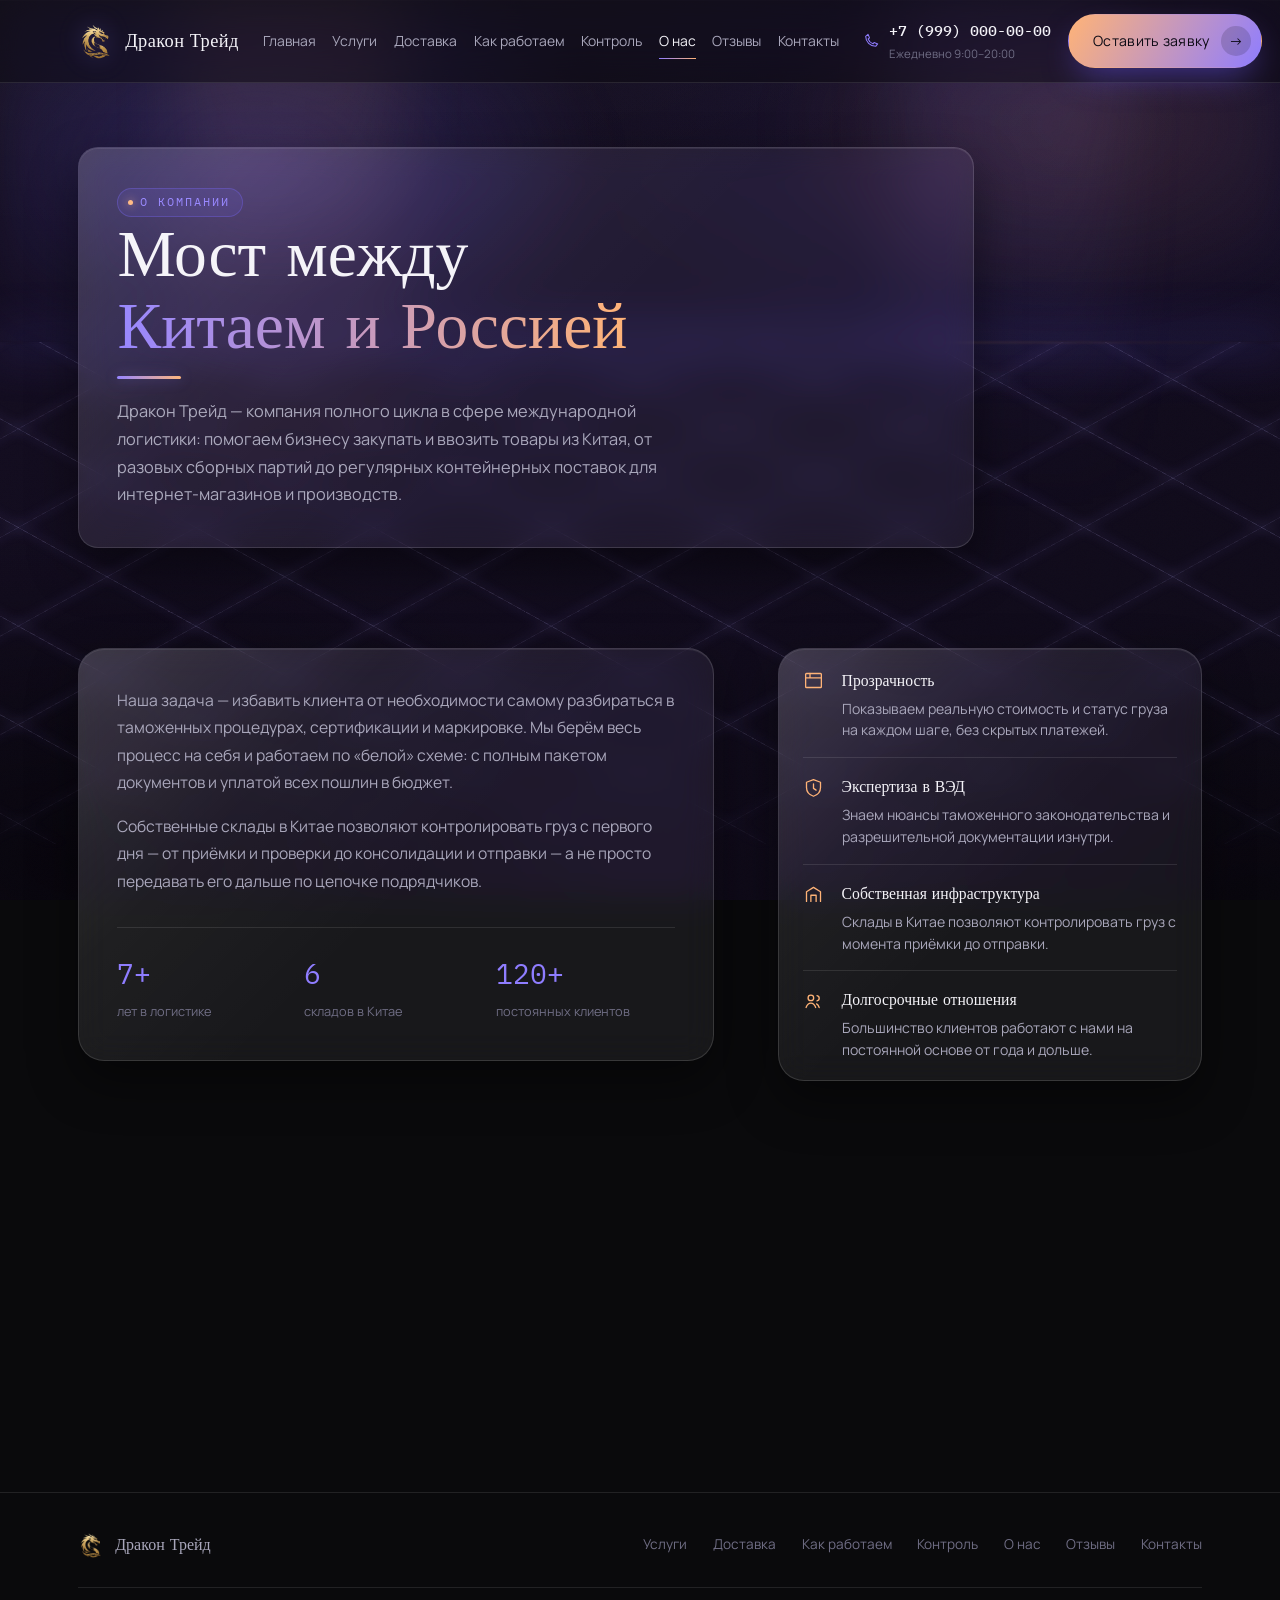
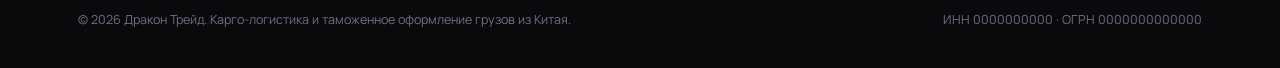
==== commit 83f05cb4: "Replace mesh-blob background with a 3D grid-floor "living" background Swaps the flat 3-blob mesh for" ====
--- a/about.html
+++ b/about.html
@@ -13,7 +13,18 @@
 </head>
 <body>
 
-<div class="bg-fixed" aria-hidden="true"></div>
+<div class="bg-fixed" aria-hidden="true">
+  <div class="bg-base"></div>
+  <div class="bg-sky"></div>
+  <div class="bg-horizon"></div>
+  <div class="bg-beam bg-beam--1"></div>
+  <div class="bg-beam bg-beam--2"></div>
+  <div class="bg-plane-wrap">
+    <div class="bg-plane-glow"></div>
+    <div class="bg-plane"></div>
+    <div class="bg-sheen"></div>
+  </div>
+</div>
 
 <header class="site-header" id="siteHeader">
   <div class="container header-inner">
--- a/styles.css
+++ b/styles.css
@@ -47,13 +47,16 @@
   @media (prefers-reduced-motion: reduce){ html{ scroll-behavior:auto; } }
   body{
     margin:0;
-    position:relative;
     color:var(--ink);
     font-family:var(--font-body);
     font-size:var(--fs-body);
     line-height:1.6;
     -webkit-font-smoothing:antialiased;
-    background:var(--bg-deep);
+    /* No background here on purpose: a negative z-index child (.bg-fixed)
+       always paints behind ALL normal in-flow content in the painting
+       order — including an ordinary sibling's own background — so an
+       opaque body background would sit on top of it and hide it entirely.
+       html's background above is the real fallback/canvas paint. */
   }
   img{ max-width:100%; display:block; }
   a{ color:inherit; text-decoration:none; }
@@ -76,30 +79,103 @@
 
   /* ---------------- FIXED BACKGROUND LAYER ----------------
      Never background-attachment:fixed on body (broken on iOS Safari) — a
-     dedicated position:fixed div sits behind everything instead. Three soft
-     radial blobs (violet/blue + one warm amber accent) drifting very slowly,
-     plus a low-opacity SVG feTurbulence grain layer on top for texture. */
+     dedicated position:fixed div sits behind everything instead.
+     "Grid Floor": a dark-violet glass base (not flat black), two soft color
+     blobs for ambient sky glow, a 3D-perspective diagonal grid receding to a
+     horizon (large diamond cells; a blurred glow duplicate under a faint
+     sharp core — never one hard fully-opaque line, which aliases into a
+     broken/dashed look under the perspective transform), one slow diagonal
+     sheen drifting across it like a reflection on glass, plus the original
+     low-opacity grain overlay on top for texture. */
   .bg-fixed{
     position:fixed; inset:0;
     z-index:-2;
-    background:var(--bg-deep);
     overflow:hidden;
     pointer-events:none;
-  }
-  .bg-fixed::before{
-    content:"";
-    position:absolute; inset:-10%;
+    perspective:600px;
+  }
+  .bg-base{
+    position:absolute; inset:0;
     background:
-      radial-gradient(38% 32% at 18% 22%, rgba(109,91,255,.38) 0%, rgba(109,91,255,0) 70%),
-      radial-gradient(34% 30% at 82% 18%, rgba(255,154,82,.22) 0%, rgba(255,154,82,0) 72%),
-      radial-gradient(46% 40% at 60% 82%, rgba(76,58,220,.30) 0%, rgba(76,58,220,0) 70%);
-    filter:blur(10px);
-    animation:meshDrift 34s ease-in-out infinite alternate;
-  }
-  @keyframes meshDrift{
-    0%{ transform:translate3d(0,0,0) scale(1); }
-    100%{ transform:translate3d(-2%,2%,0) scale(1.06); }
-  }
+      radial-gradient(130% 75% at 18% -12%, rgba(255,255,255,.05) 0%, transparent 52%),
+      radial-gradient(70% 55% at 88% 12%, rgba(109,91,255,.09) 0%, transparent 62%),
+      radial-gradient(65% 55% at 6% 96%, rgba(0,0,0,.55) 0%, transparent 68%),
+      radial-gradient(55% 50% at 98% 100%, rgba(0,0,0,.45) 0%, transparent 65%),
+      linear-gradient(160deg, #150f22 0%, #120c1e 45%, #0e0a17 100%);
+    box-shadow:inset 0 1px 0 rgba(255,255,255,.04);
+  }
+  .bg-sky{
+    position:absolute; inset:0;
+    background:
+      radial-gradient(40% 34% at 20% 18%, rgba(109,91,255,.24) 0%, transparent 70%),
+      radial-gradient(34% 30% at 84% 14%, rgba(255,154,82,.12) 0%, transparent 72%);
+    filter:blur(20px);
+    animation:bgSkyDrift 34s ease-in-out infinite alternate;
+  }
+  @keyframes bgSkyDrift{
+    0%{ transform:translateY(0) scale(1); }
+    100%{ transform:translateY(-2%) scale(1.06); }
+  }
+  .bg-horizon{
+    position:absolute; left:0; right:0; top:38%; height:1px;
+    background:linear-gradient(90deg, transparent, rgba(143,125,255,.35) 30%, rgba(255,179,119,.3) 70%, transparent);
+    box-shadow:0 0 50px 10px rgba(109,91,255,.22);
+    filter:blur(1px);
+  }
+  .bg-plane-wrap{
+    position:absolute; left:-30%; right:-30%; top:38%; bottom:0;
+    overflow:hidden;
+    -webkit-mask-image:linear-gradient(to bottom, black 0%, black 65%, transparent 100%);
+    mask-image:linear-gradient(to bottom, black 0%, black 65%, transparent 100%);
+  }
+  .bg-plane-glow{
+    position:absolute; inset:-20% -100% -100%;
+    background-image:
+      repeating-linear-gradient(48deg, rgba(160,145,255,.5) 0 3px, transparent 3px 132px),
+      repeating-linear-gradient(-48deg, rgba(160,145,255,.5) 0 3px, transparent 3px 132px);
+    filter:blur(9px);
+    opacity:.55;
+    transform:rotateX(60deg);
+    transform-origin:top center;
+    animation:bgPlaneMove 16s linear infinite;
+  }
+  .bg-plane{
+    position:absolute; inset:-20% -100% -100%;
+    background-image:
+      repeating-linear-gradient(48deg, rgba(196,188,255,.16) 0 1px, transparent 1px 132px),
+      repeating-linear-gradient(-48deg, rgba(196,188,255,.10) 0 1px, transparent 1px 132px);
+    transform:rotateX(60deg);
+    transform-origin:top center;
+    animation:bgPlaneMove 16s linear infinite;
+  }
+  @keyframes bgPlaneMove{
+    from{ background-position:0 0, 0 0; }
+    to{ background-position:132px 132px, -132px 132px; }
+  }
+  .bg-sheen{
+    position:absolute; inset:-20% -100% -100%;
+    background-image:linear-gradient(48deg, transparent 44%, rgba(255,221,190,.5) 49.5%, rgba(190,178,255,.4) 51.5%, transparent 57%);
+    background-size:320% 320%;
+    background-repeat:no-repeat;
+    filter:blur(26px);
+    transform:rotateX(60deg);
+    transform-origin:top center;
+    mix-blend-mode:screen;
+    animation:bgSheenSweep 13s ease-in-out infinite;
+  }
+  @keyframes bgSheenSweep{
+    0%,100%{ background-position:140% -140%; opacity:0; }
+    35%{ opacity:.85; }
+    55%{ background-position:-60% 90%; opacity:.85; }
+    80%{ opacity:0; }
+  }
+  .bg-beam{
+    position:absolute; top:0; width:220px; height:55%;
+    background:linear-gradient(to bottom, rgba(255,179,119,.10), transparent);
+    filter:blur(34px);
+  }
+  .bg-beam--1{ left:14%; }
+  .bg-beam--2{ left:70%; background:linear-gradient(to bottom, rgba(143,125,255,.12), transparent); }
   .bg-fixed::after{
     content:"";
     position:absolute; inset:0;
@@ -107,8 +183,14 @@
     opacity:.05;
     mix-blend-mode:overlay;
   }
+  /* The perspective grid reads cramped on narrow screens and costs more to
+     render — keep the base glass tint and ambient glow, drop the floor. */
+  @media (max-width:700px){
+    .bg-plane-wrap, .bg-horizon, .bg-beam{ display:none; }
+  }
   @media (prefers-reduced-motion: reduce){
-    .bg-fixed::before{ animation:none; }
+    .bg-sky, .bg-plane, .bg-plane-glow, .bg-sheen{ animation:none; }
+    .bg-sheen{ opacity:.3; background-position:20% 20%; }
   }
 
   /* ================= HEADER ================= */
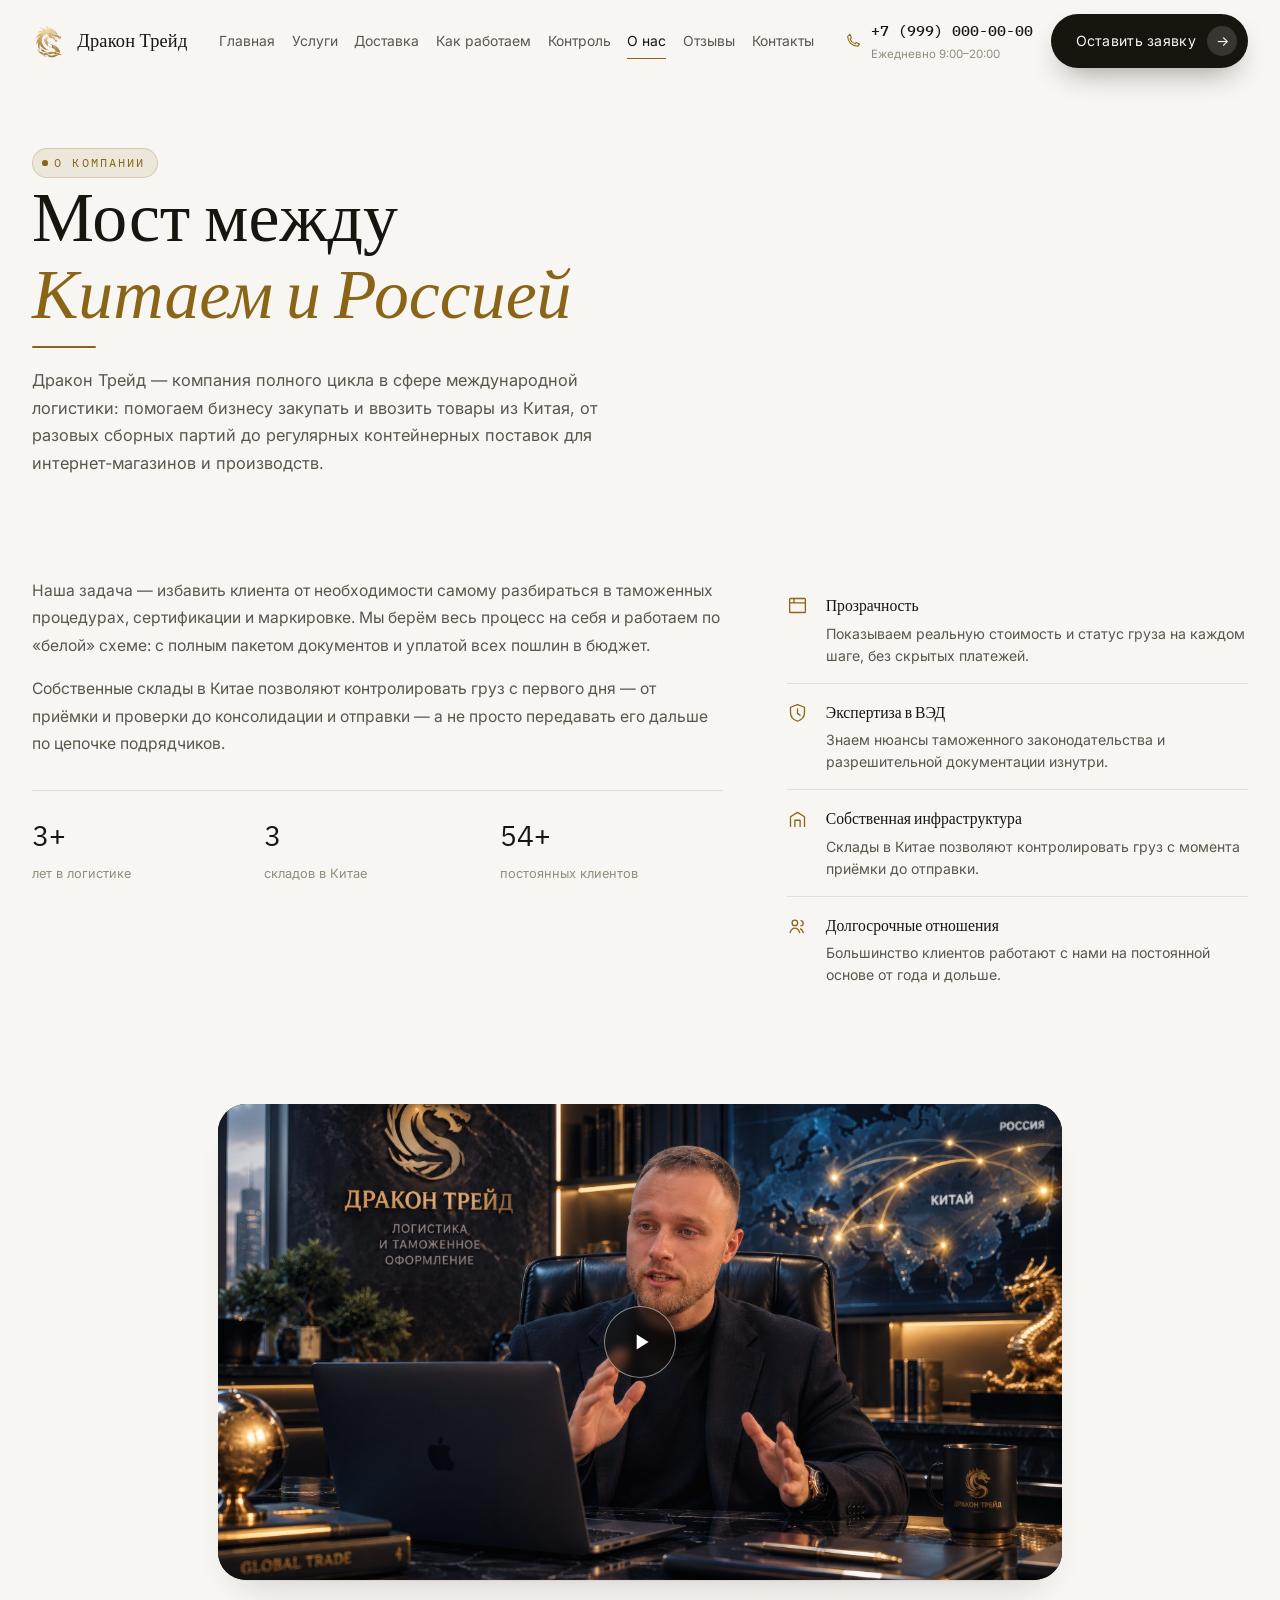
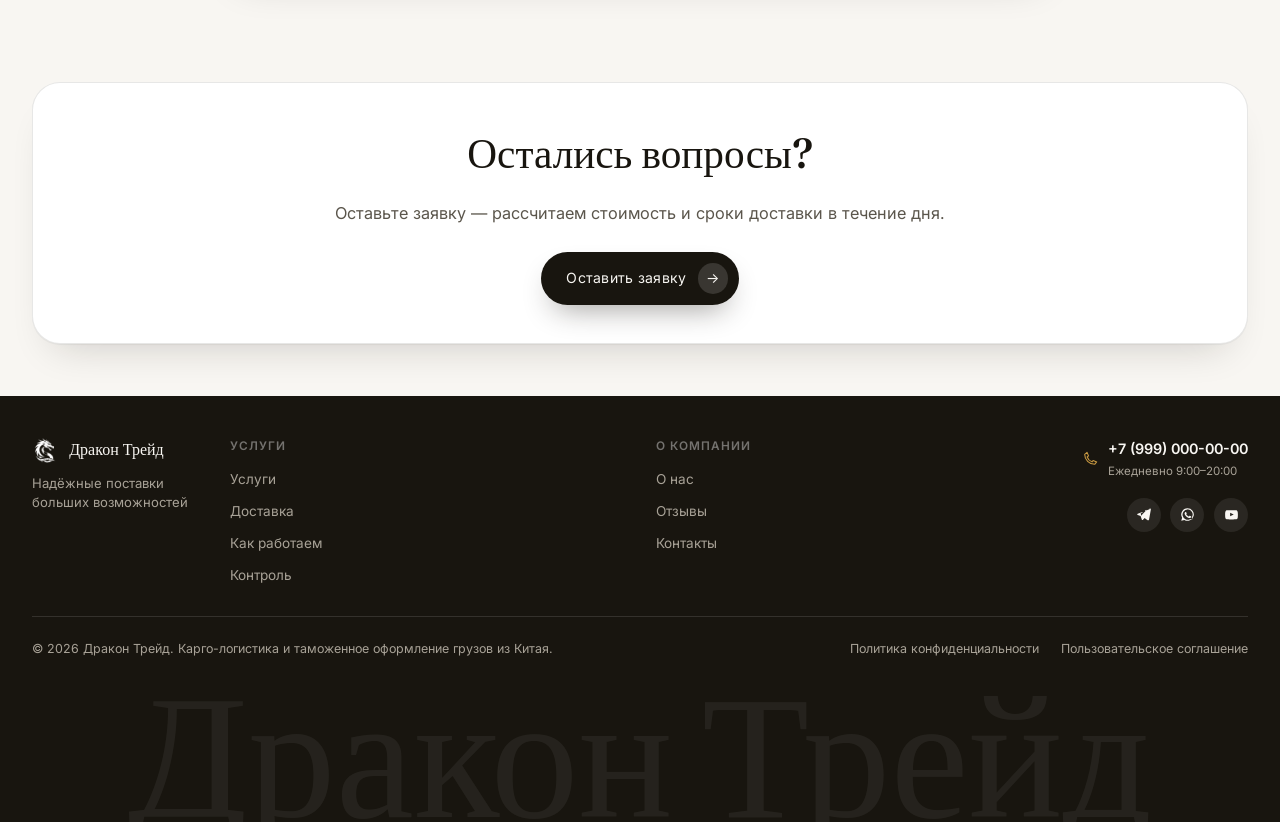
==== commit a29710e5: "Update light variant: reviews, delivery, and contact sections Reworks reviews.html cards, delivery/c" ====
--- a/about.html
+++ b/about.html
@@ -8,23 +8,10 @@
 <link rel="icon" href="images/logo/dragon-logo-32.png" type="image/png">
 <link rel="preconnect" href="https://fonts.googleapis.com">
 <link rel="preconnect" href="https://fonts.gstatic.com" crossorigin>
-<link href="https://fonts.googleapis.com/css2?family=Marcellus&family=Manrope:wght@400;500;600;700;800&family=IBM+Plex+Mono:wght@400;500;600&display=swap" rel="stylesheet">
+<link href="https://fonts.googleapis.com/css2?family=Fraunces:ital,opsz,wght@0,9..144,300..700;1,9..144,300..700&family=Inter:wght@400;500;600;700;800&family=IBM+Plex+Mono:wght@400;500;600&display=swap" rel="stylesheet">
 <link rel="stylesheet" href="styles.css">
 </head>
 <body>
-
-<div class="bg-fixed" aria-hidden="true">
-  <div class="bg-base"></div>
-  <div class="bg-sky"></div>
-  <div class="bg-horizon"></div>
-  <div class="bg-beam bg-beam--1"></div>
-  <div class="bg-beam bg-beam--2"></div>
-  <div class="bg-plane-wrap">
-    <div class="bg-plane-glow"></div>
-    <div class="bg-plane"></div>
-    <div class="bg-sheen"></div>
-  </div>
-</div>
 
 <header class="site-header" id="siteHeader">
   <div class="container header-inner">
@@ -74,6 +61,16 @@
   </div>
 </header>
 
+<div class="video-modal" id="heroVideoModal" aria-hidden="true">
+  <div class="video-modal__backdrop" data-video-close></div>
+  <div class="video-modal__panel" role="dialog" aria-modal="true" aria-label="Видео">
+    <button type="button" class="video-modal__close" data-video-close aria-label="Закрыть видео">
+      <svg viewBox="0 0 24 24" fill="none" stroke="currentColor" stroke-width="2" stroke-linecap="round"><path d="M6 6l12 12M18 6L6 18"/></svg>
+    </button>
+    <img src="images/office-employee.jpg" alt="" class="video-modal__media">
+  </div>
+</div>
+
 <main>
 
   <!-- ================= PAGE HERO ================= -->
@@ -145,6 +142,20 @@
     </div>
   </section>
 
+  <!-- ================= VIDEO ================= -->
+  <section class="section-pad">
+    <div class="container">
+      <div class="about-video reveal">
+        <div class="about-video__panel">
+          <img src="images/office-employee.jpg" alt="" class="about-video__media">
+          <button type="button" class="hero-map__play" data-video-open aria-label="Воспроизвести видео" aria-haspopup="dialog">
+            <svg viewBox="0 0 24 24" fill="currentColor"><path d="M8 5v14l11-7z"/></svg>
+          </button>
+        </div>
+      </div>
+    </div>
+  </section>
+
   <!-- ================= CTA ================= -->
   <section class="section-pad">
     <div class="container">
@@ -161,25 +172,44 @@
 <footer class="site-footer">
   <div class="container">
     <div class="footer-inner">
-      <a href="index.html" class="footer-brand">
-        <img src="images/logo/dragon-logo-256.png" alt="" class="footer-brand-logo">
-        <span>Дракон Трейд</span>
-      </a>
-      <nav class="footer-links" aria-label="Ссылки в подвале">
+      <div class="footer-brand-col">
+        <a href="index.html" class="footer-brand">
+          <img src="images/logo/dragon-logo-256.png" alt="" class="footer-brand-logo">
+          <span>Дракон Трейд</span>
+        </a>
+        <p class="footer-tagline">Надёжные поставки больших возможностей</p>
+      </div>
+      <nav class="footer-nav-col" aria-label="Услуги">
+        <strong>Услуги</strong>
         <a href="index.html#services">Услуги</a>
         <a href="index.html#delivery">Доставка</a>
         <a href="index.html#process">Как работаем</a>
         <a href="index.html#control">Контроль</a>
+      </nav>
+      <nav class="footer-nav-col" aria-label="О компании">
+        <strong>О компании</strong>
         <a href="about.html">О нас</a>
         <a href="reviews.html">Отзывы</a>
         <a href="index.html#contact">Контакты</a>
       </nav>
+      <div class="footer-contact-col">
+        <a class="footer-phone" href="tel:+79990000000">
+          <svg viewBox="0 0 24 24" fill="none" stroke="currentColor" stroke-width="1.6" stroke-linecap="round" stroke-linejoin="round"><path d="M4 5c0 8.3 6.7 15 15 15l3-3.6-5.4-2.2-1.6 2.1a12 12 0 0 1-7.3-7.3l2.1-1.6L7.6 2 4 5Z"/></svg>
+          <span><strong>+7 (999) 000-00-00</strong><small>Ежедневно 9:00–20:00</small></span>
+        </a>
+        <div class="footer-social">
+          <a href="#" aria-label="Telegram"><svg viewBox="0 0 24 24" fill="currentColor"><path d="M21.5 3.5 2.7 10.8c-1 .4-1 1.8.1 2.1l4.6 1.4 1.8 5.6c.3.9 1.4 1.1 2 .4l2.6-2.8 4.8 3.6c.8.6 2 .2 2.2-.8l3-16.3c.2-1.1-.9-2-1.9-1.6ZM8.6 14l-1.1-3.5 9.8-6-7 6.9c-.3.3-.5.6-.6 1l-1.1 1.6Z"/></svg></a>
+          <a href="#" aria-label="WhatsApp"><svg viewBox="0 0 24 24" fill="currentColor"><path d="M12 2a10 10 0 0 0-8.6 15.1L2 22l5-1.4A10 10 0 1 0 12 2Zm0 1.8a8.2 8.2 0 0 1 7 12.5l-.3.5.9 3.2-3.3-.9-.5.3A8.2 8.2 0 1 1 12 3.8Zm-3.1 4.3c-.2 0-.5 0-.7.3-.2.2-.9.9-.9 2.1s.9 2.4 1.1 2.6c.1.1 1.8 2.9 4.5 3.9 2.2.9 2.6.7 3.1.6.5 0 1.5-.6 1.7-1.2.2-.6.2-1.1.2-1.2 0-.1-.2-.2-.4-.3l-1.8-.9c-.2-.1-.4-.1-.6.1l-.7 1c-.1.2-.3.2-.5.1-.6-.3-1.6-.9-2.4-1.6-.7-.6-1.2-1.5-1.4-1.7-.1-.2 0-.4.1-.5l.5-.6c.1-.2.1-.4 0-.5l-.8-1.9c-.1-.2-.3-.4-.6-.4Z"/></svg></a>
+          <a href="#" aria-label="YouTube"><svg viewBox="0 0 24 24" fill="currentColor"><path d="M22 8.4s-.2-1.5-.8-2.2c-.8-.8-1.7-.8-2.1-.9C16.4 5 12 5 12 5h0s-4.4 0-7.1.3c-.4 0-1.3 0-2.1.9C2.2 6.9 2 8.4 2 8.4S1.8 10.1 1.8 11.8v1.3C1.8 14.8 2 16.5 2 16.5s.2 1.5.8 2.2c.8.9 1.8.9 2.3 1 1.7.2 6.9.3 6.9.3s4.4 0 7.1-.3c.4 0 1.3 0 2.1-.9.6-.7.8-2.2.8-2.2s.2-1.7.2-3.4v-1.3c0-1.7-.2-3.4-.2-3.4ZM9.8 14.6V9l5.8 2.8-5.8 2.8Z"/></svg></a>
+        </div>
+      </div>
     </div>
     <div class="footer-bottom">
       <span>© 2026 Дракон Трейд. Карго-логистика и таможенное оформление грузов из Китая.</span>
-      <span>ИНН 0000000000 · ОГРН 0000000000000</span>
-    </div>
-  </div>
+      <span class="footer-legal"><a href="#">Политика конфиденциальности</a><a href="#">Пользовательское соглашение</a></span>
+    </div>
+  </div>
+  <span class="footer-word" aria-hidden="true">Дракон Трейд</span>
 </footer>
 
 <script src="script.js"></script>
--- a/styles.css
+++ b/styles.css
@@ -1,260 +1,177 @@
-  /* ================= ORBITAL — dark global enterprise network ================= */
+  /* ================= LIGHT — Orionix-inspired editorial studio look ================= */
+  /* Registering --depth (rather than leaving it an untyped custom
+     property) is what lets it actually TRANSITION — script.js jumps it
+     between discrete values (18px near tier, 6px far tier) as a card
+     crosses between the two, and an unregistered custom property can
+     only ever snap between values, never interpolate, no matter what
+     transition is declared on the properties that consume it via
+     calc(). Declaring its syntax as <length> tells the browser it's a
+     real animatable numeric value, so the transition on .conveyor-card
+     (see .conveyor.is-live .conveyor-card) smooths that 18px<->6px
+     change into a gradual rib-width change instead of a jump —
+     requested as "плавное увеличение рёбер" for the near/far handoff. */
+  @property --depth{
+    syntax:'<length>';
+    inherits:true;
+    initial-value:18px;
+  }
   :root{
-    --bg-deep:#0a0a0c;
-    --bg-1:#0d0d12;
-    --violet:#6d5bff;
-    --violet-bright:#8f7dff;
-    --violet-dim:#443a99;
-    --amber:#ff9a52;
-    --amber-bright:#ffb377;
-    --ink:#f4f3f8;
-    --ink-dim:#a9a7bb;
-    --ink-faint:#706e85;
-    --line:rgba(255,255,255,.10);
-    --line-strong:rgba(255,255,255,.20);
-
-    --font-display:'Marcellus', Georgia, 'Times New Roman', serif;
-    --font-body:'Manrope', 'Segoe UI', Arial, sans-serif;
+    --bg:#f8f6f2;
+    --bg-alt:#f1ede5;
+    --surface:#ffffff;
+    --ink:#18150f;
+    --ink-dim:#5b564c;
+    --ink-faint:#948d7e;
+    --line:rgba(24,21,15,.10);
+    --line-strong:rgba(24,21,15,.18);
+    --accent:#8a6518;
+    --accent-bright:#c99a42;
+    --accent-wash:rgba(138,101,24,.10);
+    --ink-invert:#f8f6f2;
+    --ink-invert-dim:#a8a297;
+
+    --font-display:'Fraunces', Georgia, 'Times New Roman', serif;
+    --font-body:'Inter', 'Segoe UI', Arial, sans-serif;
     --font-mono:'IBM Plex Mono', 'SFMono-Regular', Consolas, monospace;
 
-    --glass-fill: rgba(255,255,255,.06);
-    --glass-fill-hover: rgba(255,255,255,.09);
-    --glass-border: rgba(255,255,255,.14);
-    --glass-border-hover: rgba(143,125,255,.55);
-    --glass-shine: linear-gradient(135deg, rgba(255,255,255,.14) 0%, rgba(255,255,255,.03) 30%, transparent 55%);
-    --glass-shadow: 0 20px 50px rgba(0,0,0,.45), inset 0 1px 0 rgba(255,255,255,.08);
-    --glow-violet: 0 0 0 1px rgba(143,125,255,.3), 0 18px 46px -12px rgba(109,91,255,.55);
-    --glow-amber: 0 0 0 1px rgba(255,154,82,.28), 0 18px 46px -12px rgba(255,154,82,.4);
-
-    --r-card: 16px;
-    --r-panel: 20px;
-    --r-panel-lg: 26px;
+    --card-shadow: 0 1px 1px rgba(24,21,15,.05), 0 22px 40px -22px rgba(24,21,15,.20);
+    --card-shadow-hover: 0 1px 1px rgba(24,21,15,.06), 0 30px 54px -20px rgba(24,21,15,.26);
+    --card-shine: inset 0 1px 0 rgba(255,255,255,.9);
+
+    --r-card: 20px;
+    --r-panel: 22px;
+    --r-panel-lg: 28px;
     --r-pill: 999px;
 
     --ease-spring: cubic-bezier(.16,1,.3,1);
     --ease-out: cubic-bezier(.32,.72,0,1);
 
-    --fs-hero: clamp(2.3rem, 4.4vw + 1rem, 4.1rem);
-    --fs-h2: clamp(1.65rem, 2.2vw + 0.9rem, 2.4rem);
-    --fs-h3: 1.15rem;
+    --fs-hero: clamp(2.4rem, 4.2vw + 1rem, 4.4rem);
+    --fs-h2: clamp(1.7rem, 2.1vw + 0.9rem, 2.6rem);
+    --fs-h3: 1.2rem;
     --fs-body: 1.02rem;
 
-    --container: 1220px;
+    --container: 1800px;
   }
 
   *,*::before,*::after{ box-sizing:border-box; }
-  html{ scroll-behavior:smooth; background:var(--bg-deep); }
+  html{ scroll-behavior:smooth; background:var(--bg); }
   @media (prefers-reduced-motion: reduce){ html{ scroll-behavior:auto; } }
   body{
     margin:0;
+    background-color:var(--bg);
     color:var(--ink);
     font-family:var(--font-body);
     font-size:var(--fs-body);
     line-height:1.6;
     -webkit-font-smoothing:antialiased;
-    /* No background here on purpose: a negative z-index child (.bg-fixed)
-       always paints behind ALL normal in-flow content in the painting
-       order — including an ordinary sibling's own background — so an
-       opaque body background would sit on top of it and hide it entirely.
-       html's background above is the real fallback/canvas paint. */
   }
   img{ max-width:100%; display:block; }
   a{ color:inherit; text-decoration:none; }
   ul{ list-style:none; margin:0; padding:0; }
   h1,h2,h3,p{ margin:0; }
-  h1,h2,h3{ font-family:var(--font-display); font-weight:400; text-wrap:balance; }
-  h1 em, h2 em{ color:var(--violet-bright); font-style:normal; background:linear-gradient(90deg, var(--violet-bright), var(--amber-bright)); -webkit-background-clip:text; background-clip:text; -webkit-text-fill-color:transparent; }
+  h1,h2,h3{ font-family:var(--font-display); font-weight:500; text-wrap:balance; font-optical-sizing:auto; }
+  h1 em, h2 em{ font-style:italic; font-weight:400; color:var(--accent); }
   button{ font-family:inherit; cursor:pointer; }
 
-  :focus-visible{ outline:2px solid var(--violet-bright); outline-offset:3px; border-radius:4px; }
-
-  ::selection{ background:var(--violet); color:#fff; }
+  :focus-visible{ outline:2px solid var(--accent); outline-offset:3px; border-radius:4px; }
+
+  ::selection{ background:var(--accent); color:#fff; }
 
   .container{
     width:100%;
     max-width:var(--container);
     margin-inline:auto;
-    padding-inline:clamp(1.25rem, 4vw, 3rem);
-  }
-
-  /* ---------------- FIXED BACKGROUND LAYER ----------------
-     Never background-attachment:fixed on body (broken on iOS Safari) — a
-     dedicated position:fixed div sits behind everything instead.
-     "Grid Floor": a dark-violet glass base (not flat black), two soft color
-     blobs for ambient sky glow, a 3D-perspective diagonal grid receding to a
-     horizon (large diamond cells; a blurred glow duplicate under a faint
-     sharp core — never one hard fully-opaque line, which aliases into a
-     broken/dashed look under the perspective transform), one slow diagonal
-     sheen drifting across it like a reflection on glass, plus the original
-     low-opacity grain overlay on top for texture. */
-  .bg-fixed{
-    position:fixed; inset:0;
-    z-index:-2;
-    overflow:hidden;
-    pointer-events:none;
-    perspective:600px;
-  }
-  .bg-base{
-    position:absolute; inset:0;
-    background:
-      radial-gradient(130% 75% at 18% -12%, rgba(255,255,255,.05) 0%, transparent 52%),
-      radial-gradient(70% 55% at 88% 12%, rgba(109,91,255,.09) 0%, transparent 62%),
-      radial-gradient(65% 55% at 6% 96%, rgba(0,0,0,.55) 0%, transparent 68%),
-      radial-gradient(55% 50% at 98% 100%, rgba(0,0,0,.45) 0%, transparent 65%),
-      linear-gradient(160deg, #150f22 0%, #120c1e 45%, #0e0a17 100%);
-    box-shadow:inset 0 1px 0 rgba(255,255,255,.04);
-  }
-  .bg-sky{
-    position:absolute; inset:0;
-    background:
-      radial-gradient(40% 34% at 20% 18%, rgba(109,91,255,.24) 0%, transparent 70%),
-      radial-gradient(34% 30% at 84% 14%, rgba(255,154,82,.12) 0%, transparent 72%);
-    filter:blur(20px);
-    animation:bgSkyDrift 34s ease-in-out infinite alternate;
-  }
-  @keyframes bgSkyDrift{
-    0%{ transform:translateY(0) scale(1); }
-    100%{ transform:translateY(-2%) scale(1.06); }
-  }
-  .bg-horizon{
-    position:absolute; left:0; right:0; top:38%; height:1px;
-    background:linear-gradient(90deg, transparent, rgba(143,125,255,.35) 30%, rgba(255,179,119,.3) 70%, transparent);
-    box-shadow:0 0 50px 10px rgba(109,91,255,.22);
-    filter:blur(1px);
-  }
-  .bg-plane-wrap{
-    position:absolute; left:-30%; right:-30%; top:38%; bottom:0;
-    overflow:hidden;
-    -webkit-mask-image:linear-gradient(to bottom, black 0%, black 65%, transparent 100%);
-    mask-image:linear-gradient(to bottom, black 0%, black 65%, transparent 100%);
-  }
-  .bg-plane-glow{
-    position:absolute; inset:-20% -100% -100%;
-    background-image:
-      repeating-linear-gradient(48deg, rgba(160,145,255,.5) 0 3px, transparent 3px 132px),
-      repeating-linear-gradient(-48deg, rgba(160,145,255,.5) 0 3px, transparent 3px 132px);
-    filter:blur(9px);
-    opacity:.55;
-    transform:rotateX(60deg);
-    transform-origin:top center;
-    animation:bgPlaneMove 16s linear infinite;
-  }
-  .bg-plane{
-    position:absolute; inset:-20% -100% -100%;
-    background-image:
-      repeating-linear-gradient(48deg, rgba(196,188,255,.16) 0 1px, transparent 1px 132px),
-      repeating-linear-gradient(-48deg, rgba(196,188,255,.10) 0 1px, transparent 1px 132px);
-    transform:rotateX(60deg);
-    transform-origin:top center;
-    animation:bgPlaneMove 16s linear infinite;
-  }
-  @keyframes bgPlaneMove{
-    from{ background-position:0 0, 0 0; }
-    to{ background-position:132px 132px, -132px 132px; }
-  }
-  .bg-sheen{
-    position:absolute; inset:-20% -100% -100%;
-    background-image:linear-gradient(48deg, transparent 44%, rgba(255,221,190,.5) 49.5%, rgba(190,178,255,.4) 51.5%, transparent 57%);
-    background-size:320% 320%;
-    background-repeat:no-repeat;
-    filter:blur(26px);
-    transform:rotateX(60deg);
-    transform-origin:top center;
-    mix-blend-mode:screen;
-    animation:bgSheenSweep 13s ease-in-out infinite;
-  }
-  @keyframes bgSheenSweep{
-    0%,100%{ background-position:140% -140%; opacity:0; }
-    35%{ opacity:.85; }
-    55%{ background-position:-60% 90%; opacity:.85; }
-    80%{ opacity:0; }
-  }
-  .bg-beam{
-    position:absolute; top:0; width:220px; height:55%;
-    background:linear-gradient(to bottom, rgba(255,179,119,.10), transparent);
-    filter:blur(34px);
-  }
-  .bg-beam--1{ left:14%; }
-  .bg-beam--2{ left:70%; background:linear-gradient(to bottom, rgba(143,125,255,.12), transparent); }
-  .bg-fixed::after{
-    content:"";
-    position:absolute; inset:0;
-    background-image:url("data:image/svg+xml,%3Csvg xmlns='http://www.w3.org/2000/svg' width='140' height='140'%3E%3Cfilter id='n'%3E%3CfeTurbulence type='fractalNoise' baseFrequency='0.85' numOctaves='2' stitchTiles='stitch'/%3E%3C/filter%3E%3Crect width='100%25' height='100%25' filter='url(%23n)' opacity='0.5'/%3E%3C/svg%3E");
-    opacity:.05;
-    mix-blend-mode:overlay;
-  }
-  /* The perspective grid reads cramped on narrow screens and costs more to
-     render — keep the base glass tint and ambient glow, drop the floor. */
-  @media (max-width:700px){
-    .bg-plane-wrap, .bg-horizon, .bg-beam{ display:none; }
-  }
-  @media (prefers-reduced-motion: reduce){
-    .bg-sky, .bg-plane, .bg-plane-glow, .bg-sheen{ animation:none; }
-    .bg-sheen{ opacity:.3; background-position:20% 20%; }
+    padding-inline:clamp(1rem, 2.5vw, 2.25rem);
   }
 
   /* ================= HEADER ================= */
   .site-header{
     position:sticky; top:0; z-index:500;
-    background:rgba(10,10,12,.5);
-    backdrop-filter:blur(18px) saturate(140%);
-    -webkit-backdrop-filter:blur(18px) saturate(140%);
-    border-bottom:1px solid var(--line);
-    transition:background .3s var(--ease-out), border-color .3s var(--ease-out);
-  }
-  .site-header.is-scrolled{ background:rgba(10,10,12,.78); border-bottom-color:var(--line-strong); }
+    background:var(--bg);
+    border-bottom:1px solid transparent;
+    transition:border-color .3s var(--ease-out), box-shadow .3s var(--ease-out);
+  }
+  .site-header.is-scrolled{ border-bottom-color:var(--line); box-shadow:0 1px 0 rgba(24,21,15,.03), 0 16px 30px -20px rgba(24,21,15,.25); }
   .header-inner{ display:flex; align-items:center; justify-content:space-between; gap:1.5rem; padding-block:.9rem; }
   .brand{ display:flex; align-items:center; gap:.7rem; flex-shrink:0; }
-  .brand-logo{ width:36px; height:36px; flex-shrink:0; object-fit:contain; filter:drop-shadow(0 0 12px rgba(143,125,255,.35)); }
-  .brand-word{ font-family:var(--font-display); font-size:1.15rem; letter-spacing:.02em; color:var(--ink); }
+  .brand-logo{ width:34px; height:34px; flex-shrink:0; object-fit:contain; }
+  .brand-word{ font-family:var(--font-display); font-size:1.15rem; letter-spacing:.01em; color:var(--ink); }
 
   .main-nav{ display:flex; align-items:center; gap:clamp(.7rem,1.3vw,1.5rem); }
   .main-nav a{ font-size:.87rem; color:var(--ink-dim); position:relative; padding-block:.3rem; transition:color .2s var(--ease-out); white-space:nowrap; }
-  .main-nav a::after{ content:""; position:absolute; left:0; right:0; bottom:-2px; height:1px; background:linear-gradient(90deg,var(--violet-bright),var(--amber-bright)); transform:scaleX(0); transform-origin:left; transition:transform .25s var(--ease-out); }
+  .main-nav a::after{ content:""; position:absolute; left:0; right:0; bottom:-2px; height:1px; background:var(--accent); transform:scaleX(0); transform-origin:left; transition:transform .25s var(--ease-out); }
   .main-nav a:hover{ color:var(--ink); }
   .main-nav a:hover::after, .main-nav a.is-active::after{ transform:scaleX(1); }
   .main-nav a.is-active{ color:var(--ink); }
 
   .header-actions{ display:flex; align-items:center; gap:1.1rem; flex-shrink:0; }
   .phone-link{ display:flex; align-items:center; gap:.6rem; color:var(--ink); }
-  .phone-link svg{ width:16px; height:16px; color:var(--violet-bright); flex-shrink:0; }
+  .phone-link svg{ width:16px; height:16px; color:var(--accent); flex-shrink:0; }
   .phone-link span{ display:flex; flex-direction:column; gap:.15rem; }
   .phone-link strong{ font-family:var(--font-mono); font-weight:500; font-size:.92rem; }
   .phone-link small{ font-size:.72rem; color:var(--ink-faint); }
 
+  /* Pill buttons — solid near-black by default (the reference's one real
+     accent move is a black pill on a cream page), a light bordered variant
+     for secondary spots, both flipping to white-on-transparent inside dark
+     bands (footer). */
   .btn{
     position:relative;
     display:inline-flex; align-items:center; justify-content:center; gap:.7rem;
     padding:.65rem .6rem .65rem 1.5rem;
     border:1px solid var(--line-strong);
     border-radius:var(--r-pill);
-    background:var(--glass-fill);
-    backdrop-filter:blur(12px);
-    -webkit-backdrop-filter:blur(12px);
+    background:var(--surface);
     color:var(--ink);
     font-size:.88rem; letter-spacing:.02em;
-    transition:background .3s var(--ease-out), border-color .3s var(--ease-out), box-shadow .3s var(--ease-out), transform .2s var(--ease-out);
+    overflow:hidden;
+    transition:background .3s var(--ease-out), border-color .3s var(--ease-out), box-shadow .3s var(--ease-out), transform .2s var(--ease-out), color .3s var(--ease-out);
     white-space:nowrap;
   }
   .btn:not(:has(span)){ padding:.72rem 1.5rem; }
-  .btn span{ display:inline-flex; align-items:center; justify-content:center; width:1.9rem; height:1.9rem; flex-shrink:0; border-radius:50%; background:rgba(255,255,255,.1); transition:transform .35s var(--ease-spring); }
-  .btn:hover{ border-color:var(--glass-border-hover); box-shadow:var(--glow-violet); }
-  .btn:hover span{ transform:translate(2px,-1px) scale(1.06); }
+  .btn span{ display:inline-flex; align-items:center; justify-content:center; width:1.9rem; height:1.9rem; flex-shrink:0; border-radius:50%; background:var(--bg-alt); }
+  .btn:hover{ border-color:var(--ink); box-shadow:0 10px 22px -12px rgba(24,21,15,.35); }
   .btn:active{ transform:scale(.98); }
+  /* Static button, glass shine sweeping across on hover instead of the
+     icon jiggling ("оставить их в статичном положении... дорогой
+     стеклянный блик пробегающий по кнопке"). A skewed bright band slides
+     left-to-right through ::before, clipped to the pill by the button's
+     own overflow:hidden; pointer-events:none keeps it from blocking
+     clicks. */
+  .btn::before{
+    content:"";
+    position:absolute; inset:0;
+    z-index:1;
+    pointer-events:none;
+    background:linear-gradient(115deg,
+      transparent 35%,
+      rgba(255,255,255,.04) 42%,
+      rgba(255,255,255,.1) 47%,
+      rgba(255,255,255,.16) 50%,
+      rgba(255,255,255,.1) 53%,
+      rgba(255,255,255,.04) 58%,
+      transparent 65%);
+    transform:translateX(-130%);
+  }
+  .btn:hover::before{ transform:translateX(130%); transition:transform 4s var(--ease-out); }
   .btn-solid{
-    color:#0c0a14;
+    color:var(--ink-invert);
     border-color:transparent;
-    background:linear-gradient(120deg, var(--amber-bright) 0%, var(--violet-bright) 100%);
-    box-shadow:0 14px 34px -10px rgba(109,91,255,.55);
-  }
-  .btn-solid span{ background:rgba(12,10,20,.16); }
-  .btn-solid:hover{ box-shadow:0 18px 42px -8px rgba(109,91,255,.7), var(--glow-amber); }
+    background:var(--ink);
+    box-shadow:0 14px 30px -12px rgba(24,21,15,.45);
+  }
+  .btn-solid span{ background:rgba(255,255,255,.14); }
+  .btn-solid:hover{ background:var(--accent); box-shadow:0 18px 36px -10px rgba(138,101,24,.45); }
   .btn-block{ width:100%; }
-
-  .nav-toggle{ display:none; width:38px; height:38px; align-items:center; justify-content:center; background:none; border:1px solid var(--line); color:var(--ink); border-radius:10px; }
+  .btn-sm{ padding:.55rem .5rem .55rem 1.1rem; font-size:.82rem; }
+  .btn-sm:not(:has(span)){ padding:.6rem 1.1rem; }
+  .btn-sm span{ width:1.6rem; height:1.6rem; }
+
+  .nav-toggle{ display:none; width:38px; height:38px; align-items:center; justify-content:center; background:none; border:1px solid var(--line-strong); color:var(--ink); border-radius:10px; }
   .nav-toggle svg{ width:18px; height:18px; }
 
-  .mobile-panel{ display:none; max-height:0; overflow:hidden; background:rgba(9,9,11,.97); border-bottom:1px solid var(--line); transition:max-height .35s var(--ease-out); }
+  .mobile-panel{ display:none; max-height:0; overflow:hidden; background:rgba(248,246,242,.98); border-bottom:1px solid var(--line); transition:max-height .35s var(--ease-out); }
   .mobile-panel .container{ padding-block:1rem; display:flex; flex-direction:column; gap:1.1rem; }
   .mobile-panel a{ font-size:1.02rem; color:var(--ink-dim); }
   .site-header.nav-open .mobile-panel{ max-height:460px; }
@@ -274,76 +191,220 @@
   .reveal.is-visible{ opacity:1; transform:none; filter:blur(0); }
   @media (prefers-reduced-motion: reduce){ .reveal{ opacity:1; transform:none; filter:none; transition:none; } }
 
-  .eyebrow{ display:inline-flex; align-items:center; gap:.55em; font-family:var(--font-mono); font-size:.72rem; letter-spacing:.18em; text-transform:uppercase; color:var(--violet-bright); padding:.4em 1em .4em .8em; border-radius:var(--r-pill); background:rgba(109,91,255,.12); border:1px solid rgba(109,91,255,.32); }
-  .eyebrow::before{ content:""; width:.5em; height:.5em; border-radius:50%; background:var(--amber-bright); box-shadow:0 0 8px rgba(255,179,119,.8); }
-
-  .gold-line{ display:block; width:64px; height:3px; margin-top:.9rem; border-radius:var(--r-pill); background:linear-gradient(90deg, var(--violet-bright), var(--amber-bright)); box-shadow:0 0 14px rgba(143,125,255,.4); }
-
-  /* ---- shared glass surface ---- */
-  .glass{
+  .eyebrow{ display:inline-flex; align-items:center; gap:.55em; font-family:var(--font-mono); font-size:.72rem; letter-spacing:.18em; text-transform:uppercase; color:var(--accent); padding:.4em 1em .4em .8em; border-radius:var(--r-pill); background:var(--accent-wash); border:1px solid rgba(138,101,24,.24); }
+  .eyebrow::before{ content:""; width:.5em; height:.5em; border-radius:50%; background:var(--accent); }
+
+  .gold-line{ display:block; width:64px; height:2px; margin-top:.9rem; border-radius:var(--r-pill); background:var(--accent); }
+
+  /* ---- shared card surface: flat white, no blur, elevated by a tuned
+     shadow — reserved for genuine standalone tiles (services, methods,
+     contacts, reviews, the form, the CTA panel). Section intros, stat
+     rows and text blocks stay unboxed, flat on the page background, the
+     way the reference actually treats them. ---- */
+  .contact-card, form.request-form, .page-cta{
     position:relative;
-    background:var(--glass-fill);
-    backdrop-filter:blur(18px) saturate(140%);
-    -webkit-backdrop-filter:blur(18px) saturate(140%);
-    border:1px solid var(--glass-border);
-    box-shadow:var(--glass-shadow);
-    overflow:hidden;
-  }
-  .glass::before{ content:""; position:absolute; inset:0; background:var(--glass-shine); pointer-events:none; }
-
-  .section-head, .block-intro, .service-card, .method-card, .benefit-item, .stats-panel .stat,
-  .step-text, .control-list, .route-track, .contact-card, .review-card, form.request-form,
-  .page-hero-panel, .page-cta, .about-copy, .hero-services{
+    background:var(--surface);
+    border:1px solid var(--line);
+    box-shadow:var(--card-shadow), var(--card-shine);
+    border-radius:var(--r-card);
+    transition:border-color .3s var(--ease-out), box-shadow .3s var(--ease-out), transform .3s var(--ease-out);
+  }
+  /* Reviews cards get their own warm cream fill instead of the shared
+     pure-white --surface, on request ("на референсе карточки бежевого
+     оттенка, а не серые и белые"). */
+  .reviews-card{
     position:relative;
-    background:var(--glass-fill);
-    backdrop-filter:blur(16px) saturate(140%);
-    -webkit-backdrop-filter:blur(16px) saturate(140%);
-    border:1px solid var(--glass-border);
-    box-shadow:var(--glass-shadow);
+    background:#faf5ea;
+    border:1px solid var(--line);
+    box-shadow:var(--card-shadow), var(--card-shine);
     border-radius:var(--r-card);
-    overflow:hidden;
-    transition:border-color .3s var(--ease-out), box-shadow .3s var(--ease-out), transform .3s var(--ease-out), background .3s var(--ease-out);
-  }
-  .section-head::before, .block-intro::before, .service-card::before, .method-card::before,
-  .benefit-item::before, .stats-panel .stat::before, .step-text::before, .control-list::before,
-  .route-track::before, .contact-card::before, .review-card::before, form.request-form::before,
-  .page-hero-panel::before, .page-cta::before, .about-copy::before, .hero-services::before{
-    content:""; position:absolute; inset:0; background:var(--glass-shine); pointer-events:none;
-  }
-  .service-card:hover, .method-card:hover, .benefit-item:hover, .contact-card:hover, .review-card:hover{
+  }
+  .contact-card:hover{
     transform:translateY(-5px);
-    border-color:var(--glass-border-hover);
-    background:var(--glass-fill-hover);
-    box-shadow:var(--glow-violet), var(--glass-shadow);
-  }
-  .section-head:hover, .block-intro:hover, .control-list:hover, .route-track:hover, form.request-form:hover, .hero-services:hover{
-    border-color:var(--glass-border-hover);
-  }
-  .section-head, .page-hero-panel{ border-radius:var(--r-panel); }
-  .block-intro{ border-radius:var(--r-panel); padding:1.1rem 1.5rem; }
+    border-color:var(--line-strong);
+    box-shadow:var(--card-shadow-hover), var(--card-shine);
+  }
+  form.request-form:hover{
+    border-color:var(--line-strong);
+  }
   .block-intro h2{ font-size:var(--fs-h2); color:var(--ink); margin-top:.6rem; }
 
   /* ================= HERO ================= */
   .hero{ padding-block:clamp(2rem, 4.5vw, 3.75rem) clamp(1.75rem, 4vw, 3.25rem); overflow:hidden; }
-  .hero-copy{ max-width:40rem; position:relative; z-index:2; }
+  .hero-top{ display:flex; align-items:center; justify-content:space-between; gap:clamp(2.5rem, 6vw, 4.5rem); }
+  .hero-copy{ max-width:40rem; position:relative; z-index:2; flex:1 1 auto; }
+  /* Russia outline (no fill inside or outside — pure gold border) placed
+     to the right of the hero text. Hidden below the width where it would
+     otherwise force the copy column to shrink below a readable measure. */
+  .hero-map{ flex:0 1 auto; margin-right:clamp(0rem, .4vw, .35rem); }
+  .hero-map__stage{
+    position:relative;
+    width:min(69vw, 1320px);
+    aspect-ratio:6464/3892;
+  }
+  /* Left-shift control, on request ("левее на N"), scoped to the hero's own
+     paired-with-text layout specifically (not the base .hero-map__stage
+     rule) — this same stage markup is reused standalone/centered on
+     about.html's video block (see .about-video), which must NOT inherit a
+     shift tuned only for sitting next to .hero-copy. margin-right on this
+     flex item stopped having any visible effect once the map's own width +
+     margin already overflowed .hero-top's available space — .hero has
+     overflow:hidden, so that margin was just growing an already
+     fully-clipped, invisible trailing gap past the right edge; the map's
+     LEFT edge (the only visible boundary) is set by hero-copy's width +
+     gap and never moved no matter how large that margin got. transform
+     sidesteps the flex/overflow math entirely and shifts the rendered box
+     directly, so it reliably tracks further "левее" asks. */
+  .hero-top .hero-map__stage{ transform:translateX(-120px); }
+  /* Dimmed on request ("рамку карты менее яркую") — the source PNG's gold
+     is quite saturated/bright by default. */
+  .hero-map__img{ position:absolute; inset:0; width:100%; height:100%; object-fit:contain; pointer-events:none; }
+  /* Simulated video, on request ("съемитируй фон любой фотографией с
+     значком воспроизведения... видео должно ограничиваться контуром
+     карты") — a placeholder photo standing in for the eventual <video>,
+     masked to Russia's actual silhouette. The source PNG is outline-only
+     (transparent interior), so a hand-drawn clip-path was only ever a
+     rough guess and didn't line up with the real border — instead the
+     mask below is a filled silhouette derived programmatically from
+     that exact outline (flood-fill from the canvas edge through the
+     transparent area finds everything NOT reached — the outline ring
+     plus the enclosed interior — and fills it solid), so it matches the
+     drawn border pixel-for-pixel instead of an approximation. Inlined as
+     a data: URI (not url(images/hero-russia-mask.png)) because Chrome
+     refuses to fetch a mask-image over file:// — CORS blocks it with
+     "origin 'null'" even though a plain <img src> to the same path
+     loads fine — which left the interior fully empty when opening
+     index.html directly instead of through a server; inlining sidesteps
+     that fetch entirely. The gold outline image sits on top, unclipped,
+     acting as the frame border. */
+  .hero-map__video-fake{
+    position:absolute; inset:0;
+    width:100%; height:100%;
+    object-fit:cover;
+    -webkit-mask-image:url([data-uri]);
+    mask-image:url([data-uri]);
+    -webkit-mask-size:100% 100%;
+    mask-size:100% 100%;
+    -webkit-mask-repeat:no-repeat;
+    mask-repeat:no-repeat;
+    -webkit-mask-position:center;
+    mask-position:center;
+  }
+  .hero-map__play{
+    /* Base rule centers on the plain box midpoint (50/50) -- correct for
+       a plain rectangle like about.html's .about-video__panel. The hero's
+       own placement (silhouette's visual center, not the canvas
+       midpoint -- the Russia shape isn't symmetric in its bounding box)
+       is a scoped override right below, since that offset only makes
+       sense next to the map artwork, not a plain rectangular panel. */
+    position:absolute; top:50%; left:50%; z-index:2;
+    transform:translate(-50%,-50%);
+    width:72px; height:72px;
+    display:flex; align-items:center; justify-content:center;
+    border-radius:50%;
+    border:1px solid rgba(255,255,255,.5);
+    background:rgba(20,16,10,.5);
+    backdrop-filter:blur(4px);
+    color:#fff;
+    cursor:pointer;
+  }
+  .hero-map__play svg{ width:26px; height:26px; margin-left:3px; }
+  /* Silhouette's own visual center (47.5%, 50.5% of the canvas, +100px
+     down), on request ("семитрично по центру рисунка карты", "кнопку на
+     100 выше/ниже") -- bbox: x 2.7%-92.3%, y 10.2%-90.8%. Scoped to the
+     hero so about.html's plain-rectangle reuse keeps the simple 50/50
+     centering above instead. */
+  .hero-map .hero-map__play{ top:calc(50.5% + 100px); left:51%; }
+
+  /* Video modal, opened by the hero-map play button, on request ("всплывало
+     окно с самим видео, в 2/3 экрана примерно"). Sized off both vw and vh
+     (not just vw) so a short/wide viewport can't force it taller than the
+     screen — object-fit:cover on the media crops to fill whichever
+     dimension wins rather than leaving letterboxing. Lives outside .hero
+     (sibling of header, before main) so its fixed positioning always
+     covers the whole viewport regardless of any ancestor's own stacking
+     context or overflow:hidden (.hero itself clips overflow).
+
+     Opens with a fade + gentle scale-up instead of popping in instantly
+     ("плавно всплывало красиво, а не резко"). Can't use the [hidden]
+     attribute for show/hide here — display:none has no intermediate
+     frames, so toggling it can't transition at all. Instead the modal
+     always stays in the DOM at opacity:0/pointer-events:none at rest, and
+     .is-open (toggled by script.js, with aria-hidden kept in sync for
+     screen readers) drives the fade + scale in both directions. */
+  .video-modal{
+    position:fixed; inset:0; z-index:900;
+    display:flex; align-items:center; justify-content:center; padding:2rem;
+    opacity:0; pointer-events:none;
+    transition:opacity 2s var(--ease-out);
+  }
+  .video-modal.is-open{ opacity:1; pointer-events:auto; }
+  .video-modal__backdrop{ position:absolute; inset:0; background:rgba(12,10,7,.78); backdrop-filter:blur(3px); }
+  .video-modal__panel{
+    position:relative; z-index:1;
+    width:min(66vw, 118vh, 1400px);
+    aspect-ratio:16/9;
+    max-height:66vh;
+    background:#000;
+    border-radius:var(--r-panel-lg);
+    overflow:hidden;
+    box-shadow:0 50px 100px -20px rgba(0,0,0,.6);
+    transform:scale(.9) translateY(16px);
+    transition:transform 2.2s var(--ease-spring);
+  }
+  .video-modal.is-open .video-modal__panel{ transform:scale(1) translateY(0); }
+  .video-modal__media{ width:100%; height:100%; object-fit:cover; }
+  .video-modal__close{
+    position:absolute; top:14px; right:14px; z-index:2;
+    width:40px; height:40px;
+    display:flex; align-items:center; justify-content:center;
+    border-radius:50%;
+    border:1px solid rgba(255,255,255,.3);
+    background:rgba(0,0,0,.4);
+    color:#fff;
+    cursor:pointer;
+  }
+  .video-modal__close svg{ width:18px; height:18px; }
+  @media (max-width: 640px){ .video-modal{ padding:1rem; } .video-modal__panel{ width:100%; } }
+  @media (max-width: 1100px){ .hero-map{ display:none; } }
+
+  /* Video block on about.html, before the "Остались вопросы?" CTA. First
+     built reusing the hero's Russia-outline map screen, then changed on
+     request ("в о нас не нужно карту а в ней фото... нужно уже открытое
+     прямоугольное окно") to a plain rectangular panel instead — same idea
+     as the hero's video-preview (a placeholder photo standing in for the
+     eventual video), but shown directly with no map mask and no
+     click-to-open modal step, styled like .video-modal__panel's own
+     rounded dark frame since that's the "already open" state this is
+     meant to look like. */
+  .about-video{ display:flex; justify-content:center; }
+  .about-video__panel{
+    position:relative;
+    width:min(66vw, 1100px);
+    aspect-ratio:16/9;
+    background:#000;
+    border-radius:var(--r-panel-lg);
+    overflow:hidden;
+    box-shadow:var(--card-shadow);
+  }
+  .about-video__media{ width:100%; height:100%; object-fit:cover; }
   .hero-copy .eyebrow{ margin-bottom:1rem; }
-  .hero h1{ font-family:var(--font-body); font-weight:800; font-size:var(--fs-hero); line-height:1.08; color:var(--ink); letter-spacing:-.01em; }
-  .hero h1 em{ font-family:var(--font-display); font-style:italic; font-weight:400; }
-  .hero-sub{ margin-top:1rem; max-width:46ch; color:var(--ink-dim); font-size:.98rem; font-weight:600; line-height:1.65; }
+  .hero h1{ font-weight:500; font-size:var(--fs-hero); line-height:1.06; color:var(--ink); letter-spacing:-.01em; }
+  .hero-sub{ margin-top:1rem; max-width:46ch; color:var(--ink-dim); font-size:1rem; font-weight:500; line-height:1.65; }
   .hero-cta-row{ margin-top:1.6rem; display:flex; flex-wrap:wrap; align-items:center; gap:1.4rem; }
-  .hero-cta-row .link-arrow{ display:inline-flex; align-items:center; gap:.5rem; color:var(--ink-dim); font-size:.92rem; border-bottom:1px solid var(--line-strong); padding-bottom:.2rem; transition:color .2s var(--ease-out), border-color .2s var(--ease-out); }
-  .hero-cta-row .link-arrow:hover{ color:var(--ink); border-color:var(--violet-bright); }
+  .link-arrow{ display:inline-flex; align-items:center; gap:.5rem; color:var(--ink-dim); font-size:.92rem; border-bottom:1px solid var(--line-strong); padding-bottom:.2rem; white-space:nowrap; transition:color .2s var(--ease-out), border-color .2s var(--ease-out); }
+  .link-arrow:hover{ color:var(--ink); border-color:var(--accent); }
 
   .stat-row{ margin-top:clamp(1.6rem, 3.2vw, 2.4rem); display:grid; grid-template-columns:repeat(3, auto); gap:clamp(1.5rem, 4vw, 3rem); border-top:1px solid var(--line); padding-top:1.4rem; max-width:44rem; position:relative; z-index:2; }
-  .stat-num{ font-family:var(--font-mono); font-size:clamp(1.5rem, 2.2vw, 1.9rem); color:var(--violet-bright); font-variant-numeric:tabular-nums; }
+  .stat-num{ font-family:var(--font-mono); font-size:clamp(1.5rem, 2.2vw, 1.9rem); color:var(--ink); font-variant-numeric:tabular-nums; }
   .stat-label{ margin-top:.35rem; font-size:.8rem; color:var(--ink-faint); }
   @media (max-width: 940px){ .stat-row{ grid-template-columns:repeat(3, 1fr); } }
   @media (max-width: 520px){ .stat-row{ grid-template-columns:1fr 1fr; } }
 
-  .hero-services{ margin-top:clamp(1.6rem, 3.2vw, 2.4rem); display:grid; grid-template-columns:repeat(4, 1fr); border-radius:25px; position:relative; z-index:2; }
+  .hero-services{ margin-top:clamp(1.6rem, 3.2vw, 2.4rem); display:grid; grid-template-columns:repeat(4, 1fr); border-top:1px solid var(--line); position:relative; z-index:2; }
   .hero-service{ padding:1.2rem 1.1rem; display:flex; align-items:flex-start; gap:.9rem; border-left:1px solid var(--line); position:relative; z-index:1; }
   .hero-service:first-child{ border-left:none; }
-  .hero-service .service-number{ font-family:var(--font-mono); font-size:.78rem; color:var(--violet-bright); border:1px solid var(--line-strong); border-radius:50%; width:26px; height:26px; flex-shrink:0; display:flex; align-items:center; justify-content:center; }
+  .hero-service .service-number{ font-family:var(--font-mono); font-size:.78rem; color:var(--accent); border:1px solid var(--line-strong); border-radius:50%; width:26px; height:26px; flex-shrink:0; display:flex; align-items:center; justify-content:center; }
   .hero-service strong{ display:block; font-size:.95rem; color:var(--ink); }
   .hero-service span{ display:block; margin-top:.3rem; font-size:.8rem; color:var(--ink-dim); line-height:1.5; }
   @media (max-width: 720px){
@@ -357,20 +418,9 @@
     .hero-service:last-child{ border-bottom:none; }
   }
 
-  /* Orbital route lines: faint arcs with a travelling pulse, purely
-     decorative, sit behind the hero copy at low opacity. */
-  .orbit-lines{ position:absolute; inset:0; z-index:0; pointer-events:none; opacity:.55; }
-  .orbit-lines svg{ width:100%; height:100%; }
-  .orbit-lines path{ fill:none; stroke:url(#orbitGrad); stroke-width:1; opacity:.5; }
-  .orbit-lines circle.orbit-dot{ fill:var(--amber-bright); filter:drop-shadow(0 0 5px rgba(255,179,119,.9)); }
-  .orbit-lines .dash{ stroke-dasharray:6 10; animation:orbitDash 60s linear infinite; }
-  @keyframes orbitDash{ to{ stroke-dashoffset:-800; } }
-  @media (prefers-reduced-motion: reduce){ .orbit-lines .dash{ animation:none; } .orbit-lines animateMotion{ display:none; } }
-  @media (max-width: 720px){ .orbit-lines{ opacity:.3; } }
-
   /* ================= SECTION HEADS ================= */
   .section-pad{ padding-block:clamp(1.75rem, 4vw, 3.25rem); }
-  .section-head{ display:flex; justify-content:space-between; align-items:flex-end; gap:2rem; margin-bottom:clamp(1rem, 2vw, 1.6rem); padding:1.1rem 1.5rem; }
+  .section-head{ display:flex; justify-content:space-between; align-items:flex-end; gap:2rem; margin-bottom:clamp(1.75rem, 3.5vw, 2.75rem); }
   .section-head h2{ font-size:var(--fs-h2); color:var(--ink); margin-top:.6rem; }
   .section-head p{ max-width:34ch; color:var(--ink-dim); font-size:.95rem; text-align:right; }
   @media (max-width: 720px){ .section-head{ flex-direction:column; align-items:flex-start; } .section-head p{ text-align:left; } }
@@ -378,8 +428,8 @@
 
   /* ---- page hero (About / Reviews) ---- */
   .page-hero{ padding-block:clamp(2.5rem, 5vw, 4rem) clamp(1.75rem, 4vw, 3rem); }
-  .page-hero-panel{ padding:clamp(1.8rem, 3vw, 2.6rem); max-width:56rem; border-radius:var(--r-panel); }
-  .page-hero-panel h1{ font-size:var(--fs-hero); color:var(--ink); line-height:1.1; }
+  .page-hero-panel{ max-width:56rem; }
+  .page-hero-panel h1, .reviews-hero__copy h1{ font-size:var(--fs-hero); color:var(--ink); line-height:1.1; }
   .page-hero-panel p{ margin-top:1.2rem; color:var(--ink-dim); font-size:1.02rem; max-width:60ch; line-height:1.7; }
 
   .page-cta{ text-align:center; padding:clamp(1.8rem,3vw,2.6rem); border-radius:var(--r-panel-lg); }
@@ -390,126 +440,1352 @@
   /* ================= BENEFITS / STATS ================= */
   .benefits-panel{ margin-top:clamp(1.3rem, 2.6vw, 2rem); display:grid; grid-template-columns:repeat(5, 1fr); gap:1rem; }
   .benefits-panel.count-3{ grid-template-columns:repeat(3, 1fr); }
-  .benefit-item{ padding:1.1rem; display:flex; flex-direction:column; gap:.5rem; }
-  .benefit-item__icon{ width:32px; height:32px; display:flex; align-items:center; justify-content:center; border:1px solid var(--line-strong); border-radius:50%; color:var(--amber-bright); flex-shrink:0; position:relative; z-index:1; }
+  .benefit-item{ display:flex; flex-direction:column; gap:.5rem; }
+  .benefit-item__icon{ width:32px; height:32px; display:flex; align-items:center; justify-content:center; border:1px solid var(--line-strong); border-radius:50%; color:var(--accent); flex-shrink:0; }
   .benefit-item__icon svg{ width:16px; height:16px; }
-  .benefit-item h3{ font-size:.9rem; font-weight:700; color:var(--ink); position:relative; z-index:1; }
-  .benefit-item p{ font-size:.8rem; color:var(--ink-dim); line-height:1.5; position:relative; z-index:1; }
+  .benefit-item h3{ font-size:.9rem; font-weight:700; color:var(--ink); }
+  .benefit-item p{ font-size:.8rem; color:var(--ink-dim); line-height:1.5; }
   @media (max-width: 940px){ .benefits-panel{ grid-template-columns:repeat(2, 1fr); } }
   @media (max-width: 560px){ .benefits-panel, .benefits-panel.count-3{ grid-template-columns:1fr; } }
 
-  .stats-panel{ margin-top:.9rem; display:grid; grid-template-columns:repeat(5, 1fr); gap:1rem; }
-  .stats-panel .stat{ padding:1.1rem; text-align:center; border-radius:var(--r-card); }
-  .stats-panel .stat-num{ font-size:1.4rem; position:relative; z-index:1; }
-  .stats-panel .stat-label{ margin-top:.4rem; font-size:.76rem; position:relative; z-index:1; }
-  @media (max-width: 940px){ .stats-panel{ grid-template-columns:repeat(2, 1fr); } }
-  @media (max-width: 560px){ .stats-panel{ grid-template-columns:1fr; } }
-
-  /* ================= SERVICES ================= */
-  .service-grid{ display:grid; grid-template-columns:repeat(3, 1fr); gap:1rem; }
-  .service-card{ padding:clamp(1.2rem,1.8vw,1.6rem); display:flex; flex-direction:column; gap:.7rem; }
-  .service-card__top{ display:flex; align-items:center; justify-content:space-between; position:relative; z-index:1; }
-  .service-icon{ width:40px; height:40px; display:flex; align-items:center; justify-content:center; border:1px solid var(--line-strong); border-radius:50%; color:var(--violet-bright); }
-  .service-icon svg{ width:19px; height:19px; }
-  .service-card__num{ font-family:var(--font-mono); font-size:.8rem; color:var(--ink-faint); }
-  .service-card h3{ font-size:var(--fs-h3); color:var(--ink); position:relative; z-index:1; }
-  .service-card p{ color:var(--ink-dim); font-size:.92rem; line-height:1.6; position:relative; z-index:1; }
-  .service-card .card-link{ margin-top:auto; padding-top:.4rem; display:inline-flex; align-items:center; gap:.4rem; font-size:.85rem; color:var(--amber-bright); position:relative; z-index:1; transition:color .22s var(--ease-out); }
-  .service-card .card-link span{ display:inline-block; transition:transform .22s var(--ease-out); }
-  .service-card .card-link:hover{ color:var(--violet-bright); }
-  .service-card .card-link:hover span{ transform:translateX(5px); }
-  @media (max-width: 940px){ .service-grid{ grid-template-columns:repeat(2, 1fr); } }
-  @media (max-width: 560px){ .service-grid{ grid-template-columns:1fr; } }
-
-  /* ================= DELIVERY ================= */
-  .method-grid{ display:grid; grid-template-columns:repeat(4, 1fr); gap:1.1rem; }
-  .method-card{ padding:1.2rem; display:flex; flex-direction:column; gap:.6rem; }
-  .method-top{ display:flex; justify-content:space-between; align-items:flex-start; position:relative; z-index:1; }
-  .method-top svg{ width:21px; height:21px; color:var(--amber-bright); }
-  .method-days{ text-align:right; }
-  .method-days .num{ font-family:var(--font-mono); font-size:1.25rem; color:var(--violet-bright); font-variant-numeric:tabular-nums; }
-  .method-days .unit{ display:block; font-size:.66rem; color:var(--ink-faint); letter-spacing:.08em; text-transform:uppercase; }
-  .method-card h3{ font-size:1.02rem; color:var(--ink); position:relative; z-index:1; }
-  .method-card p{ font-size:.86rem; color:var(--ink-dim); line-height:1.55; position:relative; z-index:1; }
-  @media (max-width: 940px){ .method-grid{ grid-template-columns:repeat(2, 1fr); } }
-  @media (max-width: 520px){ .method-grid{ grid-template-columns:1fr; } }
-
-  /* ================= PROCESS ================= */
-  .timeline{ display:grid; grid-template-columns:repeat(4, 1fr); gap:1.1rem; }
-  .step{ position:relative; display:flex; flex-direction:column; gap:.7rem; }
-  .step-num{ position:relative; width:50px; height:50px; border:1px solid var(--violet-bright); border-radius:50%; background:var(--bg-1); display:flex; align-items:center; justify-content:center; color:var(--violet-bright); flex-shrink:0; box-shadow:0 0 16px rgba(109,91,255,.3); }
-  .step-num svg{ width:23px; height:23px; }
-  .step-num span{ position:absolute; top:-8px; right:-8px; width:22px; height:22px; border-radius:50%; background:linear-gradient(135deg,var(--amber-bright),var(--violet-bright)); color:#0c0a14; font-family:var(--font-mono); font-size:.66rem; font-weight:600; display:flex; align-items:center; justify-content:center; }
-  .step-text{ padding:.8rem 1rem; display:flex; flex-direction:column; gap:.4rem; flex:1; border-radius:20px; }
-  .step:hover .step-text{ transform:translateY(-3px); border-color:var(--glass-border-hover); }
-  .step h3{ font-size:.98rem; color:var(--ink); position:relative; z-index:1; }
-  .step p{ font-size:.85rem; color:var(--ink-dim); line-height:1.55; position:relative; z-index:1; }
-  @media (max-width: 940px){ .timeline{ grid-template-columns:repeat(2, 1fr); } }
-  @media (max-width: 560px){ .timeline{ grid-template-columns:1fr; gap:1.2rem; } .step{ flex-direction:row; align-items:flex-start; gap:1rem; } }
+  .stats-panel{ margin-top:1.4rem; display:grid; grid-template-columns:repeat(5, 1fr); border-top:1px solid var(--line); padding-top:1.4rem; }
+  .stats-panel .stat{ text-align:center; padding-inline:1rem; border-left:1px solid var(--line); }
+  .stats-panel .stat:first-child{ border-left:none; padding-left:0; }
+  .stats-panel .stat-num{ font-size:1.4rem; }
+  .stats-panel .stat-label{ margin-top:.4rem; font-size:.76rem; }
+  @media (max-width: 940px){ .stats-panel{ grid-template-columns:repeat(2, 1fr); } .stats-panel .stat:nth-child(2n+1){ border-left:none; padding-left:0; } }
+  @media (max-width: 560px){ .stats-panel{ grid-template-columns:1fr; } .stats-panel .stat{ border-left:none; padding-left:0; border-top:1px solid var(--line); padding-top:1rem; } .stats-panel .stat:first-child{ border-top:none; padding-top:0; } }
+
+  /* ================= SERVICES (Featured-Work style, per reference) =================
+     Measured directly off orionix.framer.website at 1440px viewport via
+     getBoundingClientRect() on the 6 project-card frames — x, y, width,
+     height of every card:
+       Card0: x=948 y=2554 w=416 h=679   Card1: x=76  y=2981 w=525 h=856
+       Card2: x=730 y=3737 w=416 h=679   Card3: x=185 y=4574 w=525 h=856
+       Card4: x=948 y=5270 w=416 h=679   Card5: x=76  y=5848 w=416 h=679
+     This is NOT two fixed columns — x drifts too (right-side cards land
+     anywhere from 50.7% to 65.8% of viewport width, left-side from 0% to
+     8.5% of the content area). So this section is laid out with each
+     card individually placed (position:absolute + its own left/top),
+     not CSS Grid/columns — do not "clean this up" into a grid, the
+     irregular per-card placement is the deliberate result of measuring
+     the reference, not an oversight.
+
+     Sizes/positions below no longer match that 1:1 measurement — on
+     request ("сильно выделяется, очень большие карточки, слишком
+     длинный по скролу... сделай компактнее... кучнее, но в беспорядке")
+     the whole composition was rescaled DOWN, not redrawn: width ×0.643
+     (420→270, 525→337 — matches the ~270-380px card widths the delivery
+     fan-cards and process carousel already use elsewhere on the page,
+     "сочетались с размером карточек в других блоках"), top ×0.5 (a
+     tighter squeeze than the width scale alone, since the ask was
+     denser packing on top of just smaller — 0.643 alone would have kept
+     the same relative gaps, only shrunk). left% is untouched (that's
+     what keeps the zigzag left/right stagger pattern — "сохрани
+     композицию и расположение"). min-height scaled to match so the
+     section's own scroll length drops with it (was 4292px). */
+  /* Decorative map cutout bleeding out of the left edge of the section,
+     behind everything (z-index:-1, safe even against the plain in-flow
+     section-head text since negative z-index paints before that, not
+     just before the cards) — on request ("разместить пнг обьект...
+     слева блока и выходить из-за боковой части блока, на заднем фоне
+     карточек... добавить прозрачности"). Low opacity doubles as cleanup
+     for the source PNG's own faint background-removal speckle noise. */
+  .services{ isolation:isolate; } /* contain the bg's z-index:-1 to this section */
+  .services-map-bg{
+    position:absolute; left:-160px; z-index:-1;
+    /* native pixel size, no downscaling, on request ("вставь в размере
+       котором она есть, не сжимай ничего") */
+    width:800px; height:867px;
+    opacity:.1; pointer-events:none; user-select:none;
+  }
+  .services-map-bg--north{ top:18px; }
+  /* South America — same size/opacity as the north piece, raised up to
+     sit by the "Таможенное оформление" heading and kept fully inside
+     the section (no left bleed), on request ("подними выше... без
+     вылета за левый край"). */
+  .services-map-bg--south{ top:980px; left:0; }
+  /* Japan — same size/opacity treatment, mirrored to bleed out of the
+     RIGHT edge instead of the left. Position is a placeholder; exact
+     top/right to be tuned once placement is picked visually. */
+  .services-map-bg--japan{ left:auto; right:-160px; top:218px; }
+  /* Africa — same right-edge bleed as Japan, placed underneath it.
+     Position is a placeholder; exact top/right to be tuned once
+     placement is picked visually. */
+  .services-map-bg--africa{ left:auto; right:0; top:1780px; }
+  /* Lives inside .work-grid (not .services) so its top offset shares the
+     same px coordinate space as the work-card tops — bottom edge lands
+     at ~815px, just past the "Таможенный контроль" card's photo frame
+     (--p2: top:220px + ~562px photo ≈ bottom 782px) without reaching
+     halfway into its caption text below (starts ~804px, ~104px tall),
+     on request ("торчал ниже рамки... но не наполовину задевал текст"). */
+  @media (max-width: 900px){ .services-map-bg{ display:none; } }
+
+  .work-grid{ position:relative; min-height:2340px; }
+  .work-card{ position:absolute; display:flex; flex-direction:column; isolation:isolate; }
+  /* Small haze behind each card, on request ("в блоке доставки дымка,
+     примени такую же отдельно к карточкам... небольшая дымка вокруг
+     каждой") — same rgba(30,30,34,·) wisp recipe as .fan-stage::before
+     in the delivery section, just ONE per card instead of one shared
+     panel behind a whole row, sized to that card rather than the fan's
+     full width. isolation:isolate above gives each .work-card its own
+     stacking context so this z-index:-1 layer only ever sits behind
+     THIS card's own media/caption, not behind unrelated sibling cards
+     it happens to overlap on screen (the cascade is absolutely
+     positioned and overlapping by design) — without it, a z-index:-1
+     child of a position:absolute-but-non-stacking element can escape to
+     the nearest ANCESTOR stacking context instead, landing behind the
+     wrong card. Extends past the card itself (negative inset) since
+     .work-card has no overflow:hidden of its own to clip it early. */
+  .work-card::before{
+    content:"";
+    position:absolute;
+    inset:-14% -22%;
+    z-index:-1;
+    pointer-events:none;
+    filter:blur(26px);
+    /* More intermediate stops (was 5, now 9) so the falloff reads as a
+       continuous fade instead of banded rings, plus color lightened
+       ~10% toward white, twice (30,30,34 -> 53,53,56 -> 73,73,76), on
+       request ("больше промежуточных... на 10% светлее" x2). */
+    background:radial-gradient(60% 62% at 50% 46%,
+      rgba(73,73,76,.11) 0%,
+      rgba(73,73,76,.09) 15%,
+      rgba(73,73,76,.07) 30%,
+      rgba(73,73,76,.05) 45%,
+      rgba(73,73,76,.035) 58%,
+      rgba(73,73,76,.022) 70%,
+      rgba(73,73,76,.013) 80%,
+      rgba(73,73,76,.006) 90%,
+      rgba(73,73,76,0) 100%);
+  }
+  /* p1/p3/p4 left% nudged from the rescale above — after compacting the
+     composition (previous pass), p3 (Честный Знак) sat close enough
+     beneath p1 (Международная логистика) that its top edge clipped
+     p1's last caption line, and p6 (Консолидация) did the same to p4
+     (Сертификация) beneath it. p1 and p4 shift right for more
+     horizontal clearance from the card overlapping their text; p3 also
+     moves up on request, safe now that p1's rightward shift already
+     clears the horizontal overlap between them. p4's first nudge (16%)
+     still left a real, measured overlap — p4's caption box at
+     x:[282,619] vs p6's photo at x:[76,346] y:[2166,2639] genuinely
+     intersected (a 64×42px corner) — 23% clears p6 on the left (~26px
+     margin) while staying clear of p3 on the right (~21px margin
+     against p3's own card at x:[730,1000]); that gap is real but
+     narrow, so re-measure both sides with getBoundingClientRect if
+     either neighbour's position/size changes again. */
+  .work-card--p1{ left:74%;   top:0;    width:270px; }
+  .work-card--p2{ left:0%;    top:220px;  width:337px; }
+  .work-card--p3{ left:50.8%; top:520px; width:270px; }
+  .work-card--p4{ left:23%;   top:1038px; width:337px; }
+  .work-card--p5{ left:67.7%; top:1394px; width:270px; }
+  .work-card--p6{ left:0%;    top:1692px; width:270px; }
+  .work-card__media{
+    position:relative; aspect-ratio:3/5; border-radius:var(--r-panel-lg);
+    border:3.3px solid rgba(255,255,255,.5); /* was 5px — 1.5× thinner on request */
+    background:var(--bg-alt); overflow:hidden; display:flex; align-items:center; justify-content:center;
+    /* dark (not gold) contact-shadow + an ambient shadow ringing the whole
+       perimeter (0-offset, just blur+spread) + a wide, low glow underneath
+       — the ambient ring is what actually reads as volume on all 4 sides,
+       not just a drop shadow hanging off the bottom. Static — no hover
+       movement. Softer + slightly tighter spread than the previous pass. */
+    box-shadow:
+      0 2px 2px rgba(24,21,15,.13),
+      0 0 0 1px rgba(24,21,15,.07),
+      0 0 41px 7px rgba(24,21,15,.26),
+      0 25px 38px -13px rgba(24,21,15,.64),
+      0 54px 81px -18px rgba(24,21,15,.49),
+      inset 0 1px 0 rgba(255,255,255,.7),
+      inset 0 -1px 0 rgba(24,21,15,.12);
+  }
+  /* barely-there glass sheen, painted above the photo */
+  .work-card__media::after{ content:""; position:absolute; inset:0; z-index:2; pointer-events:none; background:linear-gradient(135deg, rgba(255,255,255,.14) 0%, rgba(255,255,255,.04) 20%, transparent 40%); }
+  /* photo fills the frame edge-to-edge (cover, no letterbox). Source is
+     1794:3504 (≈0.512) vs the 3:5 (0.6) frame, so covering crops ~15%
+     total — object-position:top pins the crop to the BOTTOM (every
+     photo's signage/captions live in the top third; pallets/props sit
+     lower) so no caption text is lost. The img's own box is 138% tall,
+     anchored at top:0 so the whole 38% overshoot hangs below the frame —
+     script.js only ever pulls it further UP (never down, which would
+     open a gap at the top) for the on-scroll drift seen on the
+     reference site. The shift is 0 exactly when the card is centred in
+     the viewport (script.js), so the generous overshoot only ever gets
+     "spent" while the card is entering/leaving near the viewport edge —
+     not while it's actually being read. */
+  .work-card__media img{ position:absolute; left:0; top:0; z-index:1; width:100%; height:138%; object-fit:cover; object-position:center top; will-change:transform; }
+  /* Text scaled down alongside the card rescale above ("размер шрифта
+     скорректируй... чтобы гармонично смотрелся при новых размерах") —
+     not by the same ×0.643 as the cards (that would make the caption
+     too small to read comfortably at 6-8pt-equivalent); a gentler
+     reduction that still reads as clearly smaller/more compact next to
+     the photo. */
+  .work-card__caption{ margin-top:1.4rem; }
+  .work-card__caption h3{ font-family:var(--font-display); font-weight:500; font-size:clamp(1.25rem, 1.6vw, 1.45rem); color:var(--ink); }
+  .work-card__caption p{ margin-top:.4rem; font-size:.95rem; color:var(--ink-dim); line-height:1.5; max-width:32ch; }
+  @media (max-width: 900px){
+    .work-grid{ min-height:0; }
+    .work-card{ position:static !important; left:auto !important; top:auto !important; width:100% !important; max-width:420px; margin-bottom:2.5rem; }
+    .work-card:last-child{ margin-bottom:0; }
+  }
+
+  /* ================= DELIVERY — 3D perspective "fan" of REAL box geometry =====
+     Per reference boards: 4 tall cards standing in a shallow arc,
+     perspective on the row, outer two tilted ~18deg, inner two ~6deg,
+     hinging toward the centre so they read as a fan/corridor, not a flat
+     grid. NO real per-method photos exist yet (truck/train/ship/plane) —
+     .fan-card__ph is a neutral placeholder (the outline icon, large and
+     faint) standing in for a future photo. Swap the <span
+     class="fan-card__ph"> for an <img> once real photos are supplied.
+
+     The frame is an actual 3D box, not a flat image or gradient: each
+     card is preserve-3d and carries 4 thin white "wall" divs (top,
+     bottom, left, right) plus a .fan-card__face holding the real content,
+     pushed forward by half the wall thickness. Every wall div starts
+     straddling its edge of the card (centred exactly ON that edge, ±T/2)
+     and is rotated 90deg around ITS OWN CENTER — since that centre sits
+     exactly on the edge line, the rotation swings the strip from lying
+     flat (spanning the card's surface) to standing perpendicular
+     (spanning the depth axis instead), with the edge itself staying put.
+     That is real geometry: once the whole card is turned by its own
+     rotateY, the browser's own perspective projection makes the near
+     wall project wide and the far wall project to a sliver, with zero
+     per-card manual tuning — and it collapses back to an even, thin,
+     all-white rim automatically when rotateY returns to 0 on hover. */
+  /* perspective-origin Y must match the cards' own vertical center (measured
+     50% of .fan-stage's box), not an arbitrary offset. The stage is taller
+     than the cards, and align-items:flex-end plus asymmetric padding-block
+     put the cards' true center at 50% of the stage even though "30%" looks
+     plausible on paper. A mismatched origin makes the top and bottom walls
+     receive very different amounts of perspective foreshortening (verified:
+     top wall projected to ~16px on screen, bottom wall to ~44px, for the
+     same 14px CSS thickness) — the extreme, near-edge-on angle on the short
+     side then shows a visible stepped/aliased seam where its rounded corner
+     meets the side wall, while the other, gentler side renders smooth. */
+  /* Horizontal origin: was nudged off dead-center (50% → 44%) in an
+     earlier round to dodge a hover-state singularity on cards 2/3's
+     hinge wall. That fix came at a real cost, discovered later when true
+     left/right mirror symmetry was requested ("сделай такую же 2 и 4
+     только с разворотом"): a shared, off-center perspective-origin makes
+     left cards (1/2, closer to the vanishing point) project WIDER on
+     screen than their right-side mirror partners (4/3), even with
+     byte-for-byte identical --wall-t/rotation. Measured at 1600px
+     viewport: card1 210px vs card4 192px, card2 249px vs card3 236px —
+     not a small difference.
+
+     Re-tested the original singularity directly before reverting: swept
+     perspective-origin-x from 50% down to 45% at hover and screenshotted
+     card2/3's hinge corner tip every step, PLUS checked the then-current
+     44% for a control. The small triangular grey notch at that tip was
+     PIXEL-IDENTICAL at every value including 44% itself — proof this
+     specific artifact was never actually fixed by the 44% nudge; it's a
+     separate, always-present residual from the hinge-corner construction
+     (documented elsewhere in this file), not the vanishing-point
+     coincidence. So moving back to dead-center 50% doesn't reintroduce
+     anything that wasn't already there at 44% — it just restores true
+     mirror symmetry between 1↔4 and 2↔3, which is now confirmed exact
+     (getBoundingClientRect: card1 === card4, card2 === card3). If a
+     TRUE zero-width collapse (not this small notch, but a wall vanishing
+     completely) ever reappears at some other viewport, re-run that same
+     sweep-and-screenshot check before reaching for an origin shift again —
+     don't assume it's the same cause as this one was. */
+  .fan-stage{ perspective:750px; perspective-origin:50% 50%; padding-block:2.5rem 1.5rem; }
+  .fan-grid{ display:flex; justify-content:center; align-items:flex-end; gap:1.25rem; transform-style:preserve-3d; }
+  .fan-card{
+    position:relative;
+    flex:1 1 0; min-width:0; max-width:270px;
+    transform-style:preserve-3d;
+    transition:transform .4s ease;
+    will-change:transform;
+    --wall-t:14px;
+    /* Single source of truth for corner rounding: face and every wall read
+       THIS, never a literal px value of their own, so they can never drift
+       out of sync again. It is deliberately wall-t/2 (not smaller) — a
+       wall's rounded end is only a true, gapless semicircle cap at exactly
+       half its own thickness; anything less leaves a flat/square shoulder
+       on the wall that the face's matching-radius corner curves away from,
+       which reads as a small stray step right at the seam. This bit us
+       for real: cards 2-3 had wall+face radius numerically EQUAL (7px both,
+       verified via getComputedStyle) but --wall-t:50px, so that 7px was
+       nowhere near the wall's own half-thickness (25px) — equal-to-each-
+       other was not the same guarantee as equal-to-half-the-wall. */
+    --wall-radius: calc(var(--wall-t) / 2);
+  }
+  .fan-card--1{ transform:rotateY(-18deg); transform-origin:right center; }
+  /* Cards 2-3 raised from ±6deg to ±13deg on request, specifically to
+     shrink the residual seam ("beak") that remained on the hinge-side
+     corner even after the --wall-t:22px/--wall-radius:11px fix — that
+     artifact's root cause is the hinge wall's on-screen width, which
+     scales with sin(angle): sin(13deg)=0.225 vs sin(6deg)=0.105, so this
+     alone should roughly double that wall's screen presence without
+     matching 1/4's ±18deg outright (which would flatten the fan's varied
+     angles almost entirely — user chose the smaller, still-noticeable
+     bump instead). Re-check the corner seam and the fan's visual spread
+     after this change; --wall-t:22px on cards 2-3 (below) was tuned for
+     the OLD ±6deg and may now be more compensation than needed. */
+  .fan-card--2{ transform:rotateY(-13deg); transform-origin:right center; }
+  .fan-card--3{ transform:rotateY(13deg);  transform-origin:left center;  }
+  .fan-card--4{ transform:rotateY(18deg);  transform-origin:left center;  }
+  /* Plain rotateY(0deg) — a rotateY(0.01deg) "epsilon" was tried here
+     first to chase the hover gap described below, on the theory that an
+     EXACT 0deg was itself the degenerate case. Measured: it changed
+     nothing (still ~0.29px). The real cause turned out to be
+     perspective-origin's X position, not this angle — fixed on .fan-stage
+     instead (see its comment). Leaving this at a clean 0deg. */
+  .fan-card:hover, .fan-card.is-hovered{ transform:rotateY(0deg); z-index:5; }
+
+  .fan-card__face{
+    position:relative; display:flex; flex-direction:column;
+    border-radius:var(--wall-radius); overflow:hidden;
+    background:#fff;
+    transform:translateZ(calc(var(--wall-t) / 2));
+  }
+  /* .fan-card__walls only exists to group the 4 wall divs in markup — it
+     carries NO border-radius/overflow/clip-path of its own. Tried masking
+     it that way (border-radius + overflow:hidden, and separately
+     clip-path) to auto-round the square wall ends against the face's
+     22px curve; both collapse every wall to zero width in testing,
+     confirmed via getBoundingClientRect. Clipping a preserve-3d subtree
+     forces the browser to flatten it to 2D first, which erases the very
+     Z-depth the walls exist to show — so no clip on this box, ever. The
+     square-vs-round corner mismatch stays a cosmetic tradeoff, not a mask. */
+  .fan-card__walls{ position:absolute; inset:0; transform-style:preserve-3d; pointer-events:none; }
+  /* No will-change here or on .fan-card__wall (tried on both, reverted):
+     will-change promotes an element to its OWN compositor layer. Only
+     .fan-card itself is actually animating (its rotateY transitions);
+     the face and all 4 walls are static and must stay merged into ONE
+     paint/layer with their parent so they move as a single rigid unit.
+     Promoting the 4 wall siblings to independent layers (5 layers total
+     inside one preserve-3d group) risked each layer being recomposited on
+     a slightly different tick, which reads as fragments of the frame not
+     disappearing in sync during the hover-flatten transition. NOTE:
+     backface-visibility:hidden was tried here too and reverted — these
+     wall strips are the actual SIDES of the box (rotateX(90deg)/
+     rotateY(±90deg)), so their default front face legitimately points
+     away from the camera by construction at these angles; hiding "back
+     faces" hid the walls themselves on every card, not just during the
+     transition. Do not re-add either property to the walls. */
+  .fan-card__wall{ position:absolute; background:#fff; border-radius:var(--wall-radius); }
+  .fan-card__wall--top{ left:0; width:100%; height:var(--wall-t); top:calc(var(--wall-t) / -2); transform:rotateX(90deg); }
+  .fan-card__wall--bottom{ left:0; width:100%; height:var(--wall-t); bottom:calc(var(--wall-t) / -2); transform:rotateX(-90deg); }
+  .fan-card__wall--left{ top:0; height:100%; width:var(--wall-t); left:calc(var(--wall-t) / -2); transform:rotateY(-90deg); }
+  .fan-card__wall--right{ top:0; height:100%; width:var(--wall-t); right:calc(var(--wall-t) / -2); transform:rotateY(90deg); }
+
+  /* Frame style (wall thickness, corner rounding, white walls, hover-
+     flatten) is shared by all 4 cards via .fan-card / .fan-card__face /
+     .fan-card__wall above. Card 1/4 use the untouched base values
+     (--wall-t:14px, --wall-radius: its default wall-t/2 = 7px) — reference,
+     do not change.
+
+     Cards 2-3 tilt only ±6deg (vs ±18deg on 1/4), so the same 14px/7px
+     wall+radius reads thinner and flatter on screen at that shallow angle.
+     --wall-t:22px / --wall-radius:11px below keeps the exact same wall-t/2
+     ratio as 1/4 (a true semicircle cap, same "volumetric" construction —
+     not a different formula), just scaled up, which is what actually
+     makes a corner read as rounded rather than flat. This value in
+     particular was chosen because it stayed clean at matched-zoom
+     screenshots on all 4 corners, both idle and hover, without the seam
+     artifacts that showed up at larger scale-ups (30-50px) tried earlier.
+     A slight residual softness can remain specifically at the hinge-side
+     corner (the tip of --wall-t/2's curve, on whichever side
+     transform-origin below puts the hinge) — inherent to approximating a
+     rounded 3D corner from independently-rotated flat strips at a shallow
+     angle, not something to keep chasing with further tuning here. */
+  /* Cards 2-3 now tilt ±13deg (raised from ±6deg — see .fan-card--2/--3
+     transform rules above), so they need LESS compensation here than the
+     22px this used to be tuned for. Re-measured after the angle change:
+     at --wall-t:14px (matching 1/4's own value exactly) the hinge-side
+     wall is still much thinner on screen than 1/4's (~1.7px vs card 1's
+     ~8px) because ±13deg still exposes less of it than ±18deg — so some
+     compensation still helps — but every px of EXTRA --wall-t beyond
+     what's needed also directly enlarges the residual hinge-corner seam
+     (proven repeatedly: 45px had an obvious "beak", 22px a small one,
+     confirmed again by a fresh screenshot after the angle change showing
+     a visible light wedge at the seam). --wall-t:16px was tried as the
+     balance here (little above the bare 14px, leaning less on thickness
+     and its seam cost since the angle now does most of the prominence
+     work) — kept for card 2, but card 3 was reverted back to 22px/11px
+     on request (thickness only; the ±13deg angle and the photo-on-walls
+     background stay as they are on both cards).
+
+     Card 2 later moved off 16px onto card 3's own 22px/11px on direct
+     request ("у второй такую же как у 3") — cards 2 and 3 now share
+     IDENTICAL wall geometry, only their tilt direction/photo differ. */
+  .fan-card--2{ --wall-t:22px; --wall-radius:11px; }
+  .fan-card--3{ --wall-t:22px; --wall-radius:11px; }
+
+  /* Tried and reverted: extending the top/bottom walls' width past the
+     hinge edge (a "lap joint" to back the seam with matching material,
+     leaving the side wall untouched) on the theory that it would hide
+     behind the side wall and paper over the hinge-corner "beak". Screen-
+     shots showed the opposite: at this shallow a viewing angle the side
+     wall itself is too thin on screen to occlude anything behind it, so
+     the extended tab stuck out as its own new, more obvious rectangular
+     flap past the rounded corner — worse than the beak it was meant to
+     hide. Do not re-add without solving that occlusion problem first. */
+
+  /* Photo-on-walls: originally cards 2-3 only, extended to ALL FOUR cards
+     on request ("во всех карточках продолжение фотографии как в
+     карточке 3") — every card's own photo now bleeds onto its own 3D
+     depth walls, not just the front face. Card 1 uses delivery-truck.jpg,
+     card 4 uses delivery-air.jpg, same treatment as rail/sea on 2-3.
+
+     All four source photos share the identical 900x1599 native size
+     (verified via naturalWidth/naturalHeight), and all four faces render
+     at the same 270x516 box, so the SAME crop math applies unchanged to
+     every card.
+
+     Two approaches were tried before this one, both rejected on direct
+     feedback:
+     1) Reveal the true ~10px margin object-fit:cover's OWN minimal crop
+        hides, magnified ~28x to fill --wall-t. Real pixels, but a 900px
+        source sliver only 10px wide has almost no detail left once blown
+        up that much — read as "some random patch of background", not a
+        continuation.
+     2) Un-magnified duplicate of the face's own edge strip (native face
+        scale, just repositioned). Sharp/recognizable, but it's literally
+        the SAME pixels already visible on the face repeated onto the
+        wall — not a continuation either, just a copy ("а это продолжение
+        фото или ещё раз вставленное фото? мне кажется это дублирование").
+
+     This version fixes both: .fan-card__img now carries transform:
+     scale(1.12) (see its own rule), deliberately over-cropping the face
+     beyond object-fit:cover's bare minimum. That manufactures a REAL,
+     generous margin of never-shown source pixels on all four sides (not
+     just the old accidental left/right one), big enough that revealing
+     it needs no extra magnification — genuinely different image content,
+     immediately adjacent to the visible frame, at native sharpness.
+
+     Scaled image size at 1.12x: 290.43*1.12 = 325.28px wide,
+     516*1.12 = 577.92px tall. Margin beyond the 270x516 visible window:
+     (325.28-270)/2 = 27.64px each side horizontally, (577.92-516)/2 =
+     30.96px each side vertically — both comfortably bigger than the
+     largest --wall-t in use (22px), so every wall shows only genuinely
+     new pixels, never doubling back into the visible window.
+
+     Each wall anchors background-position at the boundary between the
+     visible window and its own margin, then lets the wall div's own
+     width/height (--wall-t) clip how much of that margin shows — so
+     THICKER walls (cards 2/3, 22px) reveal correspondingly MORE of the
+     hidden margin than thinner ones (cards 1/4, 14px), which is the
+     physically-sensible direction (a deeper box edge should show more of
+     what's just outside the frame). Left/top use
+     calc(var(--wall-t) - margin) since their revealed slice grows
+     BACKWARD from the boundary as --wall-t increases; right/bottom
+     anchor at a fixed offset since their slice grows forward and the
+     div's own size does the clipping.
+
+     background-size is the same fixed 325.28x577.92 on all four walls of
+     every card, regardless of --wall-t — only background-position (which
+     slice of that fixed image shows) differs per side. The left/right →
+     physical-side mapping is the same on every card regardless of
+     rotateY direction/pivot side (1/2 hinge right, 3/4 hinge left, mirror
+     images of each other) — the per-card tilt rotates the whole box as
+     one rigid unit, it doesn't change which wall div is on which side.
+
+     All figures here (1.12 zoom, 325.28/577.92, 27.64/30.96 margins) are
+     specific to this 900x1599 source at this 270x516 crop and this
+     chosen zoom factor — would need recalculating for a different image,
+     crop, or zoom amount. */
+  /* background-color is a DARK NAVY FALLBACK (matching all four photos'
+     dusk-sky tone), not transparent. Found via screenshot at hover: right
+     at rotateY(0) (hover-flattened), a side wall's OWN rotateY(90deg)
+     plus the card's now-zero rotateY lands it at EXACTLY 90deg from the
+     camera — a precise edge-case (idle states sit at 90±13/±18deg, never
+     exactly 90) where the browser can fail to rasterize the large,
+     heavily-scaled background-image into that near-zero-width sliver,
+     leaving it unpainted. With transparent that showed the grey page
+     background through a thin gap. Opaque fallback color fixes it. */
+  .fan-card--1 .fan-card__wall,
+  .fan-card--2 .fan-card__wall,
+  .fan-card--3 .fan-card__wall,
+  .fan-card--4 .fan-card__wall{
+    background-color:#1e2733;
+    background-repeat:no-repeat;
+  }
+  .fan-card--1 .fan-card__wall{ background-image:url(images/delivery-truck.jpg); }
+  .fan-card--2 .fan-card__wall{ background-image:url(images/delivery-rail.jpg); }
+  .fan-card--3 .fan-card__wall{ background-image:url(images/delivery-sea.jpg); }
+  .fan-card--4 .fan-card__wall{ background-image:url(images/delivery-air.jpg); }
+
+  .fan-card--1 .fan-card__wall--left,
+  .fan-card--2 .fan-card__wall--left,
+  .fan-card--3 .fan-card__wall--left,
+  .fan-card--4 .fan-card__wall--left{
+    background-size:325.28px 577.92px;
+    background-position:calc(var(--wall-t) - 27.64px) -30.96px;
+  }
+  .fan-card--1 .fan-card__wall--right,
+  .fan-card--2 .fan-card__wall--right,
+  .fan-card--3 .fan-card__wall--right,
+  .fan-card--4 .fan-card__wall--right{
+    background-size:325.28px 577.92px;
+    background-position:-297.64px -30.96px;
+  }
+  .fan-card--1 .fan-card__wall--top,
+  .fan-card--2 .fan-card__wall--top,
+  .fan-card--3 .fan-card__wall--top,
+  .fan-card--4 .fan-card__wall--top{
+    background-size:325.28px 577.92px;
+    background-position:-27.64px calc(var(--wall-t) - 30.96px);
+  }
+  .fan-card--1 .fan-card__wall--bottom,
+  .fan-card--2 .fan-card__wall--bottom,
+  .fan-card--3 .fan-card__wall--bottom,
+  .fan-card--4 .fan-card__wall--bottom{
+    background-size:325.28px 577.92px;
+    background-position:-27.64px -546.96px;
+  }
+
+  /* A corner-patch ::after (small rounded piece nudged toward camera to
+     cover the hinge seam) was tried here and reverted. It was built to
+     fix a grey gap seen in a user screenshot at their own window size —
+     but a direct A/B test (patch via display:none vs not) at this repo's
+     standard test viewport showed the patch ITSELF creating a visible
+     dark "beak" that wasn't there without it, across every size/radius
+     variant tried (rounded, flat, wide, narrow). The plain wall geometry
+     alone (no patch) rendered clean at that viewport. The original grey
+     gap is real but viewport/subpixel-dependent (same family of issue as
+     the perspective-origin hover singularity fixed earlier). Replaced
+     that whole approach with the simpler fix below: a static full-card
+     photo backing sitting behind the face/walls, so instead of chasing
+     the exact pixel of the gap, ANY gap that opens anywhere on the rim
+     just reveals more of the same photo instead of the grey page. */
+  /* Extended to all four cards alongside the wall-photo treatment above
+     ("не забудь про подложку фона в стыке") — 1 and 4 now also have
+     background-image walls, so they're subject to the exact same
+     rasterization-failure risk at the hover singularity / hinge seam that
+     this backing was built to cover for 2/3. Without it, cards 1/4 would
+     show the grey page through the same kind of gap. */
+  .fan-card--1::before,
+  .fan-card--2::before,
+  .fan-card--3::before,
+  .fan-card--4::before{
+    content:"";
+    position:absolute;
+    /* inset:-3px (a uniform oversize past the card's own footprint) was
+       tried here to close a tiny sub-pixel gap at the hover-flattened
+       corner tip — but a uniform oversize is wrong: this pseudo-element
+       has no transform of its own, so it sits flat inside the card's own
+       preserve-3d box and gets carried along by the card's rotateY like
+       everything else. The hinge-side edge sits right at (or very near)
+       transform-origin, so it barely foreshortens — while the real hinge
+       wall on top of it IS foreshortened to a thin sliver at this shallow
+       idle tilt. Net effect: the 3px margin projects almost undistorted
+       along the ENTIRE hinge edge and pokes out past the thin wall as an
+       obvious parallel "second frame" the full height of the card (caught
+       in a user screenshot) — not just at the corner tip it was meant to
+       patch. Back to inset:0, exactly matching the card's own footprint:
+       clean along every edge at idle. The tiny hover-tip wedge this
+       introduced is a smaller, sub-pixel residual — do not re-chase it
+       with a uniform oversize again; if it needs fixing, it has to be
+       local to that one corner's tip, not a margin on all 4 sides. */
+    inset:0;
+    z-index:-1;
+    border-radius:var(--wall-radius);
+    background-color:#1e2733;
+    background-repeat:no-repeat;
+    background-size:cover;
+    background-position:center;
+  }
+  .fan-card--1::before{ background-image:url(images/delivery-truck.jpg); }
+  .fan-card--2::before{ background-image:url(images/delivery-rail.jpg); }
+  .fan-card--3::before{ background-image:url(images/delivery-sea.jpg); }
+  .fan-card--4::before{ background-image:url(images/delivery-air.jpg); }
+  /* Squares off the backing's own corner on whichever side is the card's
+     HINGE (transform-origin) side — seen in a user screenshot: a real grey
+     wedge at that exact corner, poking just past the rounded curve itself
+     (where the two independently-rotated wall strips fail to meet exactly,
+     see the wall-radius comment above), so a backing rounded to match the
+     card's own silhouette can't reach it there — inset:0 stops short of
+     covering it, and a *uniform* oversize was already tried and reverted
+     (bled a visible parallel edge the full height of the card, see the
+     inset comment above). Squaring off only the two hinge-side corners
+     fills exactly that gap without moving the backing's straight edges
+     anywhere else, so it can't bleed past the card's flat sides again. */
+  .fan-card--1::before,
+  .fan-card--2::before{
+    border-top-right-radius:0;
+    border-bottom-right-radius:0;
+  }
+  .fan-card--3::before,
+  .fan-card--4::before{
+    border-top-left-radius:0;
+    border-bottom-left-radius:0;
+  }
+
+  .fan-card__photo{ position:relative; aspect-ratio:4/5; overflow:hidden; background:linear-gradient(160deg, var(--bg-alt), #e4ded2); display:flex; align-items:center; justify-content:center; }
+  .fan-card__photo::before{ content:""; position:absolute; inset:0; background:linear-gradient(180deg, rgba(24,21,15,.28), transparent 45%); }
+  /* scale(1.12): deliberately over-crops the face beyond object-fit:cover's
+     own minimum, so a real margin of unseen source pixels exists on ALL
+     FOUR sides (not just the accidental ~10px left/right one aspect
+     mismatch used to give) for the walls below to reveal — see the big
+     photo-on-walls comment near .fan-card__wall for why this replaced an
+     earlier version that just duplicated the face's own edge pixels. */
+  .fan-card__img{ position:absolute; inset:0; width:100%; height:100%; object-fit:cover; transform:scale(1.12); display:block; }
+  .fan-card__ph{ width:34%; color:var(--ink-faint); opacity:.4; }
+  .fan-card__ph svg{ width:100%; height:auto; display:block; }
+  .fan-card__days{ position:absolute; top:1.1rem; right:1.5rem; z-index:1; text-align:right; }
+  .fan-card__days .num{ font-family:var(--font-mono); font-weight:600; font-size:1.4rem; color:#fff; font-variant-numeric:tabular-nums; text-shadow:0 2px 8px rgba(0,0,0,.4); }
+  .fan-card__days .unit{ display:block; font-size:.62rem; color:rgba(255,255,255,.85); letter-spacing:.1em; text-transform:uppercase; }
+  .fan-card__info{ padding:1.1rem 1.1rem 1.3rem; display:flex; flex-direction:column; gap:.5rem; }
+  .fan-card__icon{ width:34px; height:34px; display:flex; align-items:center; justify-content:center; border:1px solid var(--line-strong); border-radius:50%; color:var(--accent); background:rgba(255,255,255,.6); }
+  .fan-card__icon svg{ width:17px; height:17px; }
+  .fan-card__info h3{ font-size:1.02rem; color:var(--ink); }
+  .fan-card__info p{ font-size:.86rem; color:var(--ink-dim); line-height:1.55; }
+
+  /* ---- 3 real-photo treatments, per card ----
+     1-2: photo fills the entire card, white text block removed outright.
+     3: photo still fills the whole card, but the info block is kept and
+        folded INTO it as a dark scrim overlay instead of a separate panel.
+     4: unchanged split layout — photo confined to the top .fan-card__photo
+        area only, solid white info panel stays below it as before.
+     The row sits on the site's own light background — no solid dark box
+     behind it. A dispersing fog sits behind the cards instead of a flat
+     panel: a ::before layer, sized LARGER than .fan-stage itself (inset
+     goes negative on top/bottom) so nothing crops to a rectangle there,
+     carrying five stacked radial-gradients — one soft wisp centred behind
+     each of the 4 cards (so the gaps between cards get haze too, not just
+     the row as a block) plus one wide ambient wash behind the whole row —
+     each fading through opacity stops so there is no hard edge to catch
+     the eye, then blurred as a whole for extra dissolve. Left/right are
+     NOT bled outward: they're inset by a flat 40px from .fan-stage's own
+     edges, which is exactly the gap between .delivery's default .container
+     padding (clamp(1rem,2.5vw,2.25rem), which .fan-stage already sits
+     inside with no extra horizontal padding of its own) and .services
+     .container's wider padding (that same clamp() PLUS 40px, line ~331) —
+     the clamp() term is identical on both, so the two containers' content
+     edges always differ by exactly that flat 40px regardless of viewport
+     width. That keeps the haze's total width matched to the "Наши услуги"
+     section's content column instead of stretching near edge-to-edge.
+     .fan-grid is lifted to its own stacking layer (z-index:1) so the fog
+     stays strictly behind the cards despite sharing the same containing
+     block. */
+  .delivery{ isolation:isolate; } /* contain the bg's z-index:-1 to this section, same trick as .services */
+  /* Decorative map cutout, same recipe as the services-map-bg pieces
+     (native pixel size box, low opacity, no interaction) — placement is
+     a placeholder pending visual direction. */
+  .delivery-map-bg{
+    position:absolute; left:-160px; top:18px; z-index:-1;
+    width:700px; height:759px;
+    opacity:.1; pointer-events:none; user-select:none;
+  }
+  @media (max-width: 900px){ .delivery-map-bg{ display:none; } }
+  .fan-stage{ position:relative; padding:2.5rem 1.5rem; }
+  .fan-stage::before{
+    content:"";
+    position:absolute;
+    top:-22%; bottom:-22%; left:40px; right:40px;
+    z-index:0;
+    pointer-events:none;
+    filter:blur(34px);
+    /* Alphas divided by 1.5, then halved again on a follow-up request
+       ("менее тёмную дымку... на 0.5") — same five wisps, same spread,
+       progressively lighter haze each pass. */
+    background:
+      radial-gradient(38% 55% at 14% 55%, rgba(30,30,34,.14) 0%, rgba(30,30,34,.085) 30%, rgba(30,30,34,.045) 52%, rgba(30,30,34,.015) 72%, rgba(30,30,34,0) 100%),
+      radial-gradient(38% 55% at 39% 48%, rgba(30,30,34,.14) 0%, rgba(30,30,34,.085) 30%, rgba(30,30,34,.045) 52%, rgba(30,30,34,.015) 72%, rgba(30,30,34,0) 100%),
+      radial-gradient(38% 55% at 63% 48%, rgba(30,30,34,.14) 0%, rgba(30,30,34,.085) 30%, rgba(30,30,34,.045) 52%, rgba(30,30,34,.015) 72%, rgba(30,30,34,0) 100%),
+      radial-gradient(38% 55% at 88% 55%, rgba(30,30,34,.14) 0%, rgba(30,30,34,.085) 30%, rgba(30,30,34,.045) 52%, rgba(30,30,34,.015) 72%, rgba(30,30,34,0) 100%),
+      radial-gradient(70% 85% at 50% 55%, rgba(30,30,34,.10) 0%, rgba(30,30,34,.06) 38%, rgba(30,30,34,.025) 62%, rgba(30,30,34,.01) 82%, rgba(30,30,34,0) 100%);
+  }
+  .fan-grid{ position:relative; z-index:1; }
+  .fan-card--photo-full .fan-card__photo{ aspect-ratio:270/516; }
+  .fan-card--photo-overlay .fan-card__face{ position:relative; }
+  .fan-card--photo-overlay .fan-card__photo{ position:absolute; inset:0; aspect-ratio:auto; }
+  .fan-card--photo-overlay .fan-card__face{ aspect-ratio:270/516; }
+  .fan-card--photo-overlay .fan-card__info{
+    position:absolute; left:0; right:0; bottom:0; z-index:2;
+    background:linear-gradient(180deg, transparent, rgba(10,12,18,.55) 40%, rgba(10,12,18,.92));
+    padding-top:2.5rem;
+  }
+  .fan-card--photo-overlay .fan-card__icon{ border-color:rgba(255,255,255,.4); background:rgba(255,255,255,.12); color:var(--accent-bright); }
+  .fan-card--photo-overlay .fan-card__info h3{ color:#fff; }
+  .fan-card--photo-overlay .fan-card__info p{ color:rgba(255,255,255,.72); }
+  @media (max-width: 940px){
+    .fan-stage{ perspective:none; }
+    .fan-grid{ flex-wrap:wrap; gap:1.5rem; }
+    .fan-card{ flex:1 1 calc(50% - 1.5rem); max-width:none; transform:none !important; }
+    .fan-card__face{ box-shadow:var(--card-shadow); }
+    .fan-card__walls{ display:none; }
+    .fan-card:hover{ transform:translateY(-5px) !important; }
+  }
+  @media (max-width: 560px){ .fan-card{ flex:1 1 100%; } }
+
+  /* ================= COUNTER BAND ================= */
+  .counter-band{ position:relative; padding-block:clamp(3rem, 6vw, 5rem); background-size:cover; background-position:center; overflow:hidden; }
+  .counter-band__overlay{ position:absolute; inset:0; background:linear-gradient(180deg, rgba(10,13,20,.74), rgba(10,13,20,.88)); }
+  .counter-band__inner{ position:relative; z-index:1; text-align:center; }
+  .counter-band h2{ margin-top:.8rem; font-size:var(--fs-h2); color:#fff; max-width:24ch; margin-inline:auto; }
+  .counter-band h2 em{ font-style:italic; color:var(--accent-bright); }
+  .counter-band .stats-panel{ margin-top:clamp(2.2rem, 4.5vw, 3.2rem); border-top-color:rgba(255,255,255,.18); }
+  .counter-band .stats-panel .stat{ border-left-color:rgba(255,255,255,.18); }
+  .counter-band .stat-num{ color:#fff; }
+  .counter-band .stat-label{ color:rgba(255,255,255,.6); }
+  .eyebrow--light{ background:rgba(255,255,255,.1); border-color:rgba(255,255,255,.25); color:#fff; }
+  .eyebrow--light::before{ background:var(--accent-bright); }
+
+  /* ================= PROCESS / CONVEYOR ================= */
+  /* Base state is a plain responsive grid — works with no JS and matches
+     the old .timeline layout it replaced. JS (script.js) adds .is-live
+     to .conveyor ONLY when the viewport is wide enough AND the user
+     hasn't asked for reduced motion; that's the only thing that switches
+     .conveyor__cards from a static grid into the 3D rotating stack below.
+     Never assume .is-live is present.
+
+     .conveyor-card itself is just a positioning box (no visible surface
+     of its own) — all the actual card look lives on .card-face, a
+     separate child pinned to the front with translateZ(depth/2). Four
+     more children, .card-edge-left/right/top/bottom, are the box's
+     visible sides (a full 3D frame, same 4-wall construction as the
+     delivery fan-cards' .fan-card__wall) — inert in the static grid
+     (never shown, no rotation happening) and only come alive under
+     .is-live. Left/right alternate — exactly one of the two is revealed
+     per side card, whichever faces back toward the centre, via the
+     .side-left/.side-right class JS sets each tick — while top/bottom
+     show on every non-active card unconditionally (their reveal comes
+     from perspective-origin's fixed vertical offset, not from which
+     side of centre the card sits on, so there's no left/right-style
+     alternation for them). See the .is-live rules below for why. */
+  .conveyor-card{
+    --depth:18px;
+    position:relative;
+    min-height:560px;
+  }
+  .card-face{
+    position:relative;
+    height:100%;
+    display:flex; flex-direction:column;
+    background:linear-gradient(165deg, #232b34, var(--ink) 82%);
+    border-radius:0;
+    padding:1.8rem 1.6rem 0;
+    color:#fff;
+    box-shadow:var(--card-shadow);
+    overflow:hidden;
+  }
+  /* Body is pinned to exactly 20% of the card's height (a flex-basis
+     percentage resolves against the column's cross size), so its
+     padding is kept tight — grow it only alongside --min-height above,
+     never independently, or the longest copy (3-line paragraphs) will
+     clip against card-face's overflow:hidden. */
+  .conveyor-card__top{ position:relative; flex:1; display:flex; align-items:flex-start; }
+  /* Photo bleeds past .conveyor-card__top's own box to the card's real
+     top/left/right edges (negative inset matching card-face's own
+     padding) — card-face's overflow:hidden does the actual clipping to
+     the rounded corners, same trick .conveyor-card__body uses below for
+     its own horizontal bleed. Bottom stays at 0: the photo meets the
+     white body exactly at that boundary, no bleed past it. */
+  .conveyor-card__photo{ position:absolute; top:-1.8rem; left:-1.6rem; right:-1.6rem; bottom:0; z-index:0; background:#1c2027; }
+  .conveyor-card__photo img{ width:100%; height:100%; object-fit:cover; display:block; }
+  /* Number moved onto the white body (top-right corner) on request — it
+     used to sit as a dark pill over the photo; on white it reads fine as
+     plain coloured numerals, no pill/background needed. h3 gets
+     padding-right so its own text doesn't run under the number instead
+     of wrapping around it. */
+  .conveyor-card__body{
+    position:relative;
+    flex:0 0 20%;
+    min-height:0;
+    margin-left:-1.6rem; margin-right:-1.6rem;
+    background:#fff;
+    padding:.55rem 1.6rem .65rem;
+  }
+  /* Bottom-right corner, not top — request was "там больше места",
+     since the title+paragraph block sits at the TOP of the body and
+     rarely reaches the bottom-right corner, so a bigger numeral fits
+     there without a padding-right reservation on h3 fighting it for
+     space the way the top-right placement needed. Sized up accordingly
+     ("нумерация... получше заметна"). */
+  .conveyor-card__num{
+    position:absolute;
+    bottom:.5rem; right:1.6rem;
+    font-family:var(--font-mono); font-size:1.7rem; font-weight:600;
+    color:var(--accent-bright); font-variant-numeric:tabular-nums; line-height:1;
+  }
+  .conveyor-card__body h3{ margin-top:0; font-size:1.05rem; color:var(--ink); }
+  .conveyor-card__body p{ margin-top:.3rem; font-size:.82rem; color:var(--ink-faint); line-height:1.4; }
+  .card-edge-left, .card-edge-right, .card-edge-top, .card-edge-bottom{ display:none; }
+
+  .process{ isolation:isolate; } /* contain the bg's z-index:-1 to this section, same trick as .services/.delivery */
+  /* Decorative map cutouts, same recipe as services/delivery — Malta
+     bleeding off the left, Bali off the right, top. Placeholder
+     placement pending visual direction. */
+  .process-map-bg{
+    position:absolute; z-index:-1;
+    width:400px; height:434px;
+    opacity:.1; pointer-events:none; user-select:none;
+  }
+  .process-map-bg--malta{ left:0; top:518px; }
+  .process-map-bg--bali{ right:0; top:-182px; }
+  @media (max-width: 900px){ .process-map-bg{ display:none; } }
+  .conveyor{ position:relative; display:flex; align-items:center; gap:.6rem; }
+  .conveyor__cards{ flex:1; min-width:0; display:grid; grid-template-columns:repeat(4, 1fr); gap:1.1rem; outline:none; }
+  @media (max-width: 940px){ .conveyor__cards{ grid-template-columns:repeat(2, 1fr); } }
+  @media (max-width: 560px){ .conveyor__cards{ grid-template-columns:1fr; gap:1.2rem; } }
+
+  .conveyor__arrow{ display:none; }
+  .conveyor__dots{ display:none; }
+
+  /* Live conveyor — a real 3D carousel, not a flat translateX+opacity
+     slide: .conveyor__cards is the "scene" (perspective) and both it and
+     every .conveyor-card are transform-style:preserve-3d, so the rotateY
+     below actually turns the cards in depth instead of flattening to 2D
+     (that flattening is exactly what a MISSING preserve-3d on either
+     level looks like — a symptom to check first if this ever regresses
+     back to feeling flat). Every card sits on the same centre point
+     (position:absolute, top/left:50%); the entire visual arrangement
+     comes from the transform JS writes every tick via --tx/--tz/--ry/
+     --sc/--op custom properties, per the offset table:
+       offset 0: x0    z0     ry0deg   scale 1     op 1
+       offset 1: x430  z-160  ry32deg  scale .86   op .88
+       offset 2: x760  z-420  ry48deg  scale .58   op .32
+       offset >2: hidden (op 0, pointer-events off) — 5 cards visible,
+       but offset 1 is unchanged from the 3-up layout; offset 2 is a
+       receding background pair well past it, not a size step down
+     — sign of x/ry flips with which side of the active card a given
+     card is on, so left/right are mirror images. Distance-from-active
+     wraps around all 8 cards both ways (see script.js), so this is a
+     continuous belt: nothing teleports at the ends, cards just keep
+     orbiting through the centre. */
+  .conveyor.is-live .conveyor__cards{
+    position:relative;
+    display:block;
+    height:clamp(630px, 56vw, 713px);
+    perspective:1200px;
+    perspective-origin:50% 40%;
+    transform-style:preserve-3d;
+  }
+  .conveyor.is-live .conveyor-card{
+    position:absolute;
+    top:50%; left:50%;
+    --card-w:clamp(320px, 26vw, 380px);
+    width:var(--card-w);
+    margin:0;
+    transform-style:preserve-3d;
+    transform:translate(-50%, -50%) translateX(var(--tx, 0)) translateZ(var(--tz, 0)) rotateY(var(--ry, 0deg)) scale(var(--sc, 1));
+    z-index:var(--z, 1);
+    transition:transform .7s cubic-bezier(.65,0,.35,1), --depth .7s cubic-bezier(.65,0,.35,1);
+    will-change:transform;
+    cursor:pointer;
+  }
+  .conveyor.is-live .conveyor-card.is-active{ cursor:default; }
+  /* opacity:var(--op) lives on .card-face and every .card-edge-* below —
+     deliberately NOT on .conveyor-card itself, even though --op is set
+     there by script.js and would inherit down fine either way. Chromium
+     rasterizes an opacity<1 element into a flattened layer to composite
+     the blend, and doing that to a preserve-3d element whose child is
+     rotated to a steep angle (our edges sit close to edge-on toward the
+     camera) makes it collapse that child to a genuinely zero-width paint
+     — confirmed via getBoundingClientRect() (0px, not just visually
+     faint) and bisected down to this exact cause: toggling JUST this
+     element's opacity between 1 and .88 in an isolated repro flipped the
+     edge between rendering normally and vanishing outright, everything
+     else identical. Putting opacity on the LEAF paint layers instead
+     (each with no 3D children of its own to flatten) sidesteps the whole
+     interaction and looks identical when nothing is rotated to an
+     extreme angle. Do not move opacity back onto .conveyor-card. */
+  .conveyor.is-live .card-face{
+    position:absolute; inset:0;
+    transform:translateZ(calc(var(--depth) / 2));
+    backface-visibility:hidden;
+    opacity:var(--op, 1);
+    /* Stronger than --card-shadow (the site-wide default used on other
+       cards) on request ("тень слабо видно, увеличить") — a bespoke,
+       more pronounced shadow just for these tilted 3D cards rather than
+       bumping the shared variable, which other, flat, non-3D cards
+       elsewhere on the page also use and don't need darkened. */
+    box-shadow:0 2px 3px rgba(24,21,15,.10), 0 34px 56px -20px rgba(24,21,15,.42);
+    transition:opacity .7s cubic-bezier(.65,0,.35,1);
+  }
+  /* Floor reflection (a rotateX-folded, photo-backed pseudo-element)
+     tried and removed on request ("убери вообще отражение") — went
+     through several revisions (box-reflect → gradient-only → +photo →
+     direction fix) documented in prior history; a plain box-shadow
+     below on .card-face is the only "grounding" cue now. */
+  /* Opaque backing, same trick as the delivery fan-cards' own ::before
+     ("а это подложка фона в стыке"): sits with NO transform of its own,
+     so it stays at this card's local z=0 — behind .card-face (pushed to
+     +depth/2) and spanning the same z range the edges sweep through
+     (±depth/2) — filling the box's core. Two adjoining 3D-rotated planes
+     (an edge and the face, or two edges at a corner) can leave a hairline
+     rendering gap from GPU rasterization rounding, no matter how exactly
+     their geometry lines up on paper; without this, that hairline shows
+     the page behind the card. With it, the same gap just reveals more of
+     this backing — dark where the photo zone is, white where the body
+     is, at the same 81.03% split as the edges use, so a gap reads as
+     "more of the same surface" instead of a stray light/dark seam line
+     (reported both ways: dark line against the white zone, light line
+     against the dark one — exactly what an uncovered page-background
+     hairline looks like against each). */
+  .conveyor.is-live .conveyor-card::before{
+    content:"";
+    position:absolute; inset:0;
+    z-index:-1;
+    border-radius:0;
+    pointer-events:none;
+    opacity:var(--op, 1);
+    background-repeat:no-repeat, no-repeat;
+    background-size:100% 100%, 100% 100%;
+    background-image:
+      linear-gradient(to bottom, transparent 0%, transparent 81.03%, #fff 81.03%, #fff 100%),
+      linear-gradient(165deg, #232b34, var(--ink) 82%);
+  }
+  /* Edge (rib) thickness caps its OWN border-radius at depth/2 — a true
+     semicircle cap at exactly half the strip's thickness, same fix used
+     on the delivery fan-cards' walls: any more and a flat shoulder is
+     left that the face's larger 20px corner curves away from, showing
+     as a stray light seam right where edge meets face. */
+  /* Position-shift + rotate-around-own-centre (no translateZ) — same
+     construction as the delivery fan-cards' .fan-card__wall. Pre-
+     shifting the box by half its own width via left/right, then rotating
+     around the untouched default centre origin, lands that centre
+     exactly on the face's edge — rotation then sweeps the strip
+     symmetrically into z:[-depth/2, +depth/2], correctly bridging from
+     the open back to .card-face's own plane at translateZ(depth/2). */
+  .conveyor.is-live .card-edge-left,
+  .conveyor.is-live .card-edge-right{
+    display:block;
+    position:absolute;
+    top:0; height:100%;
+    width:var(--depth);
+    background:linear-gradient(165deg, #232b34, var(--ink) 82%);
+    opacity:var(--op, 1);
+    transition:opacity .7s cubic-bezier(.65,0,.35,1);
+  }
+  /* .card-face is square-cornered (border-radius:0) by request, so the
+     edges need no corner treatment at all — the depth/2 outer-corner cap
+     and square-inner-corner split that lived here were only there to
+     match a rounded face; a plain rectangle needs neither. If the face
+     ever goes back to rounded corners, reinstate: outer corners (away
+     from .card-face) at depth/2, inner corners (butted against the
+     face) square — mixing curved-both-sides carved a wedge-shaped notch
+     out of the seam at different radii (edge's vs face's), exposing the
+     page background ("ребро прерывается перед закруглением"). */
+  .conveyor.is-live .card-edge-left{
+    left:calc(var(--depth) / -2);
+    transform:rotateY(-90deg);
+  }
+  .conveyor.is-live .card-edge-right{
+    right:calc(var(--depth) / -2);
+    transform:rotateY(90deg);
+  }
+  /* Only the edge facing back toward the centre card is ever shown — a
+     card sitting to the RIGHT of centre exposes its LEFT edge (that's
+     the side turned toward the viewer as it rotates away), and mirrored
+     for the left side; the centre card itself is seen face-on, so ships
+     with neither. JS sets .side-left/.side-right, never both. */
+  .conveyor.is-live .conveyor-card:not(.side-right) .card-edge-left{ display:none; }
+  .conveyor.is-live .conveyor-card:not(.side-left) .card-edge-right{ display:none; }
+
+  /* Top/bottom close the box into a full 3D frame (4 walls, matching the
+     delivery fan-cards' construction) rather than just two side slivers.
+     Unlike left/right these don't alternate by which side of centre the
+     card sits on — both always show, at every distance from the active
+     card, including the active card itself (see the layoutConveyor
+     comment in script.js for why there's no discrete hide any more). */
+  .conveyor.is-live .card-edge-top,
+  .conveyor.is-live .card-edge-bottom{
+    display:block;
+    position:absolute;
+    left:0; width:100%;
+    height:var(--depth);
+    background:linear-gradient(165deg, #232b34, var(--ink) 82%);
+    opacity:var(--op, 1);
+    transition:opacity .7s cubic-bezier(.65,0,.35,1);
+  }
+  .conveyor.is-live .card-edge-top{
+    top:calc(var(--depth) / -2);
+    transform:rotateX(90deg);
+  }
+  .conveyor.is-live .card-edge-bottom{
+    bottom:calc(var(--depth) / -2);
+    transform:rotateX(-90deg);
+  }
+  /* No .is-active display:none here (there used to be one) — top/bottom
+     are each a single-axis rotateX(90/-90deg), same shape as left/right's
+     single-axis rotateY, so they collapse to the same genuinely-zero
+     screen width once the card's own rotateY animates down to 0 — no
+     discrete hide needed, and adding one back would reintroduce the
+     same jitter described in the layoutConveyor comment (script.js). */
+
+  /* Rib/edge photo continuation — same idea as the delivery fan-cards'
+     photo-on-walls (.fan-card__wall), but pixel-matched to this card's
+     OWN crop instead of the old "background-size:cover, positioned left/
+     right" approximation — that version sized the edge's photo slice
+     independently of the face's, so the two crops landed at different
+     zoom levels (a narrow 18px strip forced into "cover" zooms in far
+     more than the ~350px-wide face does) and never actually lined up;
+     on some photos (busy/high-contrast ones, e.g. cards 01/05) the
+     mismatch was blatant, and a stray dark region landing right at the
+     seam read as an unrelated black stripe between face and edge
+     ("между ними проходит чёрная полоса").
+
+     Fix: give both crops the SAME scale by matching background-size to
+     the FACE's own object-fit:cover height (not cover on the edge's own
+     tiny box), then compute background-position so the edge shows the
+     exact slice adjacent to whatever the face is already showing.
+
+     .conveyor-card__photo's height (top-zone box + its 1.8rem top
+     bleed) is fixed regardless of viewport — only WIDTH is
+     clamp/vw-based — because .conveyor-card's own height comes from the
+     560px min-height floor, never a percentage: content-box height
+     560-28.8(padding-top) = 531.2 (card-face carries no border — it was
+     removed for the "line on white" fix below, so don't add 2×border
+     back into this sum); body flex-basis:20% of that = 106.24; top zone
+     = 531.2-106.24 = 424.96; plus the 28.8 bleed = 453.76px photo-zone
+     height, ALWAYS — also exactly 453.76/560 = 81.03% of the card's own
+     height, which is why that's the split point used everywhere below
+     (edges' white cut-off, the backing's white cut-off). Since our
+     source photos are all 1447x1087 and the photo zone is always
+     narrower than it is tall relative to that image, object-fit:cover
+     on the face is always height-driven: scale = 453.76/1087 = .41744,
+     giving a rendered width of 1447*.41744 = 604.04px (604.04/2 =
+     302.02, used below). The face centres that 604.04px-wide render
+     within its own (variable) --card-w, so background-size:auto
+     453.76px here reproduces the same scale, and background-position-x
+     picks the slice immediately outside that centred window — left edge
+     one --depth further left, right edge starting right where the
+     face's window ends. Recompute 453.76/604.04/302.02/81.03% if
+     photo-zone height, card height, card-face's padding/border, or
+     body's 20% ever change; recompute 1447/1087-derived figures too if
+     a differently-sized photo set replaces these. */
+  .conveyor.is-live .card-edge-left,
+  .conveyor.is-live .card-edge-right{
+    background-color:#1c2027;
+    background-repeat:no-repeat, no-repeat, no-repeat;
+    background-size:100% 100%, 100% 100%, auto 453.76px;
+    background-position-y:center, center, top;
+    background-image:
+      linear-gradient(to bottom, transparent 0%, transparent 81.03%, #fff 81.03%, #fff 100%),
+      linear-gradient(to right, rgba(0,0,0,.55), rgba(0,0,0,.1)),
+      var(--edge-photo);
+  }
+  .conveyor.is-live .card-edge-left{
+    background-position-x:center, center, calc(-302.02px + (var(--card-w) / 2) + var(--depth));
+  }
+  .conveyor.is-live .card-edge-right{
+    background-position-x:center, center, calc(-302.02px - (var(--card-w) / 2));
+  }
+  /* Right edge is lit from the opposite side, mirror the shading gradient. */
+  .conveyor.is-live .card-edge-right{
+    background-image:
+      linear-gradient(to bottom, transparent 0%, transparent 81.03%, #fff 81.03%, #fff 100%),
+      linear-gradient(to left, rgba(0,0,0,.55), rgba(0,0,0,.1)),
+      var(--edge-photo);
+  }
+  /* Top wall sits entirely inside the photo zone (the face bleeds to the
+     card's top edge, see .conveyor-card__photo), so it's a plain photo
+     reveal, no white-split gradient needed. Bottom wall sits entirely
+     inside the white text zone instead — solid white, no photo at all,
+     matching .conveyor-card__body's own background exactly. */
+  .conveyor.is-live .card-edge-top{
+    background-color:#1c2027;
+    background-repeat:no-repeat;
+    background-size:cover;
+    background-position:top center;
+    background-image:linear-gradient(to bottom, rgba(0,0,0,.5), rgba(0,0,0,.05)), var(--edge-photo);
+  }
+  .conveyor.is-live .card-edge-bottom{
+    background-color:#fff;
+    background-image:linear-gradient(to bottom, rgba(0,0,0,.06), transparent);
+  }
+  .conveyor-card[data-index="0"]{ --edge-photo:url(images/process-01-request.jpg); }
+  .conveyor-card[data-index="1"]{ --edge-photo:url(images/process-02-calc.jpg); }
+  .conveyor-card[data-index="2"]{ --edge-photo:url(images/process-03-purchase.jpg); }
+  .conveyor-card[data-index="3"]{ --edge-photo:url(images/process-04-check.jpg); }
+  .conveyor-card[data-index="4"]{ --edge-photo:url(images/process-05-consolidation.jpg); }
+  .conveyor-card[data-index="5"]{ --edge-photo:url(images/process-06-customs.jpg); }
+  .conveyor-card[data-index="6"]{ --edge-photo:url(images/process-07-delivery.jpg); }
+  .conveyor-card[data-index="7"]{ --edge-photo:url(images/process-08-receiving.jpg); }
+
+  .conveyor.is-live .conveyor__arrow{
+    display:flex; align-items:center; justify-content:center;
+    width:44px; height:44px; flex-shrink:0;
+    border-radius:50%; border:1px solid var(--line-strong); background:var(--surface);
+    color:var(--ink); cursor:pointer;
+    transition:border-color .2s var(--ease-out), color .2s var(--ease-out), background .2s var(--ease-out);
+  }
+  .conveyor.is-live .conveyor__arrow svg{ width:19px; height:19px; }
+  .conveyor.is-live .conveyor__arrow:hover{ border-color:var(--accent); color:var(--accent); }
+
+  .conveyor.is-live .conveyor__dots{
+    position:absolute; left:50%; bottom:-2.4rem; transform:translateX(-50%);
+    display:flex; justify-content:center; gap:.45rem;
+  }
+  .conveyor__dots button{
+    width:26px; height:26px; border-radius:50%; border:1px solid var(--line-strong);
+    background:var(--surface); color:var(--ink-faint);
+    font-family:var(--font-mono); font-size:.7rem;
+    display:flex; align-items:center; justify-content:center;
+    transition:background .3s, border-color .3s, color .3s, transform .3s;
+    cursor:pointer;
+  }
+  .conveyor__dots button.is-active{ background:var(--accent); border-color:var(--accent); color:#fff; transform:scale(1.15); }
+  .conveyor.is-live{ padding-bottom:3.2rem; }
+  @media (max-width: 940px){ .conveyor.is-live .conveyor__dots{ bottom:-2rem; } }
 
   /* ================= CONTROL ================= */
-  .control-grid{ display:grid; grid-template-columns:1fr 1fr; gap:clamp(2rem, 5vw, 4rem); align-items:center; }
-  .control-list{ display:flex; flex-direction:column; padding:.2rem 1.5rem; border-radius:var(--r-panel-lg); }
-  .control-item{ display:flex; gap:1.1rem; padding-block:1rem; border-bottom:1px solid var(--line); position:relative; z-index:1; }
+  .control-grid{ display:grid; grid-template-columns:1fr 1.15fr; gap:clamp(2rem, 5vw, 4rem); align-items:center; }
+  .control-list{ display:flex; flex-direction:column; }
+  .control-item{ display:flex; gap:1.1rem; padding-block:1rem; border-bottom:1px solid var(--line); }
   .control-item:first-child{ padding-top:1rem; }
   .control-item:last-child{ border-bottom:none; }
-  .control-item svg{ width:21px; height:21px; color:var(--amber-bright); flex-shrink:0; margin-top:.15rem; }
+  .control-item svg{ width:21px; height:21px; color:var(--accent); flex-shrink:0; margin-top:.15rem; }
   .control-item h3{ font-size:.98rem; color:var(--ink); margin-bottom:.3rem; }
   .control-item p{ font-size:.88rem; color:var(--ink-dim); line-height:1.55; }
 
-  .route-track{ padding:clamp(1.3rem,2.2vw,1.9rem); border-radius:var(--r-panel-lg); }
-  .route-track-label{ font-family:var(--font-mono); font-size:.7rem; letter-spacing:.14em; text-transform:uppercase; color:var(--ink-faint); margin-bottom:1.1rem; position:relative; z-index:1; }
-  .route-point{ position:relative; display:flex; align-items:flex-start; gap:1rem; padding-bottom:1.6rem; z-index:1; }
-  .route-point:last-child{ padding-bottom:0; }
-  .route-point::before{ content:""; position:absolute; left:12px; top:30px; bottom:2px; border-left:1px dashed var(--line-strong); }
-  .route-point:last-child::before{ display:none; }
-  .route-dot{ width:26px; height:26px; flex-shrink:0; border:1px solid var(--violet-bright); border-radius:50%; background:var(--bg-1); display:flex; align-items:center; justify-content:center; z-index:1; }
-  .route-dot i{ width:8px; height:8px; border-radius:50%; background:var(--violet-bright); display:block; }
-  .route-point--arrival .route-dot{ background:linear-gradient(135deg,var(--amber-bright),var(--violet-bright)); border-color:transparent; }
-  .route-point--arrival .route-dot i{ background:#0c0a14; }
-  .route-point strong{ display:block; font-family:var(--font-display); font-size:1.1rem; color:var(--ink); font-weight:400; }
-  .route-point span{ display:block; margin-top:.3rem; font-size:.8rem; color:var(--ink-faint); }
-  @media (max-width: 860px){ .control-grid{ grid-template-columns:1fr; } }
+  .control-map{ position:relative; width:100%; aspect-ratio:1000/620; }
+  .control-map__img{
+    position:absolute; inset:0; width:100%; height:100%; object-fit:contain; object-position:center 62%;
+    /* Tight contour glow (not a diffusing haze) so the cutout PNG reads as
+       floating rather than pasted flat: drop-shadow follows the image's
+       own alpha silhouette, unlike box-shadow/radial-gradient which would
+       be a plain rectangle/blob behind it. A darker rim right at the edge
+       (rgba ink) gives it definition against the light page, since it's
+       barely visible without one; the bright rim stays but its blur was
+       cut way down (16px -> 3px) so it hugs the silhouette instead of
+       pooling around it like a puddle. */
+    filter:
+      drop-shadow(0 0 1.5px rgba(24,21,15,.28))
+      drop-shadow(0 0 3px rgba(255,255,255,.6))
+      drop-shadow(0 18px 30px rgba(24,21,15,.16));
+  }
+
+  /* Labels only — no drawn dot/line of our own; they sit just under the
+     map artwork's own brightest hub dots (coordinates below were read off
+     the source PNG's pixel geometry, then re-projected through this box's
+     letterboxed object-fit:contain so they land on the same dots as
+     rendered, not just in the raw image). */
+  .control-map__pin{ position:absolute; transform:translate(-50%, 14px); }
+  .control-map__pin--start{ left:29.3%; top:37.73%; } /* Россия hub */
+  .control-map__pin--mid{ left:49.27%; top:44.28%; } /* brightest waypoint dot on the route */
+  .control-map__pin--end{ left:70.4%; top:61.78%; } /* Гуанчжоу hub */
+  .control-map__pin-label{
+    font-family:var(--font-mono); font-size:.68rem; letter-spacing:.03em; white-space:nowrap;
+    color:var(--ink); background:rgba(248,246,242,.88); padding:.2em .6em; border-radius:var(--r-pill);
+    border:1px solid var(--line); box-shadow:0 4px 10px rgba(24,21,15,.08);
+  }
+  .control-map__pin-label--mid{ color:var(--ink-dim); font-size:.62rem; }
+
+  .control-map__card{
+    position:absolute; display:flex; align-items:flex-start; gap:.7rem; width:clamp(150px, 15vw, 190px);
+    padding:.85rem .95rem; background:rgba(255,255,255,.82); backdrop-filter:blur(10px); -webkit-backdrop-filter:blur(10px);
+    border:1px solid rgba(255,255,255,.7); border-radius:16px;
+    box-shadow:0 18px 34px -16px rgba(24,21,15,.22), 0 2px 4px rgba(24,21,15,.06);
+  }
+  .control-map__card svg{ width:19px; height:19px; color:var(--accent); flex-shrink:0; margin-top:.1rem; }
+  .control-map__card strong{ display:block; font-size:.8rem; color:var(--ink); line-height:1.3; margin-bottom:.2rem; }
+  .control-map__card span{ display:block; font-size:.72rem; color:var(--ink-dim); line-height:1.4; }
+  .control-map__card--2{ right:3%; top:-9%; }
+  .control-map__card--3{ left:3%; top:-9%; }
+  .control-map__card--4{ right:3%; top:78%; }
+
+  @media (max-width: 940px){
+    .control-grid{ grid-template-columns:1fr; }
+    .control-visual{ order:-1; }
+    .control-map__card{ display:none; }
+  }
 
   /* ================= ABOUT ================= */
   .about-grid{ display:grid; grid-template-columns:1.2fr .8fr; gap:clamp(2rem, 5vw, 4rem); align-items:start; }
-  .about-copy{ padding:clamp(1.6rem, 3vw, 2.4rem); border-radius:var(--r-panel-lg); }
-  .about-copy p{ color:var(--ink-dim); font-size:.98rem; line-height:1.75; position:relative; z-index:1; }
+  .about-copy p{ color:var(--ink-dim); font-size:.98rem; line-height:1.75; }
   .about-copy p + p{ margin-top:1rem; }
-  .about-copy .stat-row{ margin-top:2rem; max-width:none; position:relative; z-index:1; }
+  .about-copy .stat-row{ margin-top:2rem; max-width:none; }
   @media (max-width: 860px){ .about-grid{ grid-template-columns:1fr; } }
 
   /* ================= REVIEWS ================= */
-  .review-grid{ display:grid; grid-template-columns:repeat(3, 1fr); gap:1.2rem; }
-  .review-card{ padding:1.5rem 1.3rem; display:flex; flex-direction:column; gap:1rem; }
-  .review-quote-icon{ color:var(--amber-bright); width:24px; height:24px; position:relative; z-index:1; }
-  .review-stars{ display:flex; gap:.2rem; position:relative; z-index:1; }
-  .review-stars svg{ width:14px; height:14px; color:var(--amber-bright); }
-  .review-text{ font-size:.92rem; color:var(--ink-dim); line-height:1.6; flex:1; position:relative; z-index:1; }
-  .review-footer{ border-top:1px solid var(--line); padding-top:1rem; position:relative; z-index:1; }
-  .review-footer strong{ display:block; color:var(--ink); font-size:.92rem; }
-  .review-footer span{ display:block; margin-top:.2rem; font-size:.8rem; color:var(--ink-faint); }
-  @media (max-width: 860px){ .review-grid{ grid-template-columns:1fr; } }
+  /* Star rating + quote text, shared by the reviews-card carousel below —
+     kept as their own small classes since nothing else on the page needs
+     them. */
+  .review-stars{ display:flex; gap:.2rem; }
+  .review-stars svg{ width:14px; height:14px; color:var(--accent); }
+  .review-text{ margin-top:1rem; font-size:.98rem; color:var(--ink-dim); line-height:1.7; }
+
+  /* Redesigned reviews-page hero, on request ("в референсе для страницы
+     Отзывы... можешь сделать то же самое?"). Two columns: copy + trust
+     signals on the left, a decorative globe/network graphic behind a
+     single-card testimonial carousel on the right. The reference's stat
+     numbers (500+/98%/4,9) are used as given; the carousel and its counter
+     are wired to the site's actual 3 written testimonials (not the
+     reference's fabricated "1/12") -- avatars are initials, not stock
+     photos standing in for real named clients. */
+  /* align-items:start, not center — the right column got taller as its
+     card-stack clearance grew (nav margin-top, top padding for the
+     header), so center-aligning against it was pushing the left text
+     down instead of starting level with the cards, on request ("левый
+     текст... должен начинаться примерно по одной линии высоты с
+     карточками"). */
+  .reviews-hero__grid{ display:grid; grid-template-columns:1.05fr 1fr; gap:clamp(2.5rem, 6vw, 5rem); align-items:start; }
+  .reviews-hero__copy p{ margin-top:1.2rem; color:var(--ink-dim); font-size:1.02rem; max-width:52ch; line-height:1.7; }
+
+  .reviews-stats{ margin-top:clamp(1.75rem, 3.5vw, 2.5rem); display:grid; grid-template-columns:repeat(3, auto); gap:clamp(1.25rem, 3vw, 2.25rem); border-top:1px solid var(--line); padding-top:1.4rem; }
+  .reviews-stat{ display:flex; align-items:flex-start; gap:.6rem; }
+  .reviews-stat__icon{ flex-shrink:0; width:34px; height:34px; display:flex; align-items:center; justify-content:center; border-radius:50%; background:var(--accent-wash); color:var(--accent); }
+  .reviews-stat__icon svg{ width:17px; height:17px; }
+  .reviews-stat strong{ display:block; font-family:var(--font-mono); font-size:1.15rem; color:var(--ink); font-variant-numeric:tabular-nums; }
+  .reviews-stat div span{ display:block; margin-top:.1rem; font-size:.78rem; color:var(--ink-faint); line-height:1.3; max-width:14ch; }
+  @media (max-width: 560px){ .reviews-stats{ grid-template-columns:1fr 1fr; } }
+
+  .reviews-avatars{ margin-top:clamp(1.75rem, 3.5vw, 2.25rem); display:flex; align-items:center; gap:1rem; flex-wrap:wrap; }
+  .reviews-avatar{
+    width:44px; height:44px; border-radius:50%;
+    display:flex; align-items:center; justify-content:center;
+    overflow:hidden;
+    font-family:var(--font-mono); font-size:.8rem; font-weight:600; color:#fff;
+    background:var(--av-bg, var(--accent));
+    border:2px solid var(--bg);
+    box-shadow:0 2px 6px rgba(24,21,15,.15);
+  }
+  .reviews-avatar img{ width:100%; height:100%; object-fit:cover; }
+  .reviews-avatars .reviews-avatar + .reviews-avatar{ margin-left:-.9rem; }
+  /* "+N" chip standing in for the rest of the client photos, on request
+     ("увеличить количество кружков... фото дам позже") — an outlined
+     rather than solid-filled circle so it reads as a count, not an
+     (invented) 6th person's initials. */
+  .reviews-avatar--more{ background:var(--bg-alt); color:var(--ink-dim); border-color:var(--bg); font-size:.72rem; }
+  .reviews-note{ margin-left:.4rem; font-family:'Caveat', cursive; font-size:1.5rem; font-weight:600; color:var(--accent); transform:rotate(-3deg); }
+  .reviews-carousel__more{ margin-left:1.1rem; display:flex; flex-direction:column; align-items:flex-end; font-family:'Caveat', cursive; font-size:1.3rem; font-weight:600; line-height:1.05; color:var(--accent); text-align:right; transform:rotate(-4deg); }
+  .reviews-carousel__more svg{ width:34px; height:17px; margin-top:.2rem; }
+
+  /* Extra top clearance, on request ("задняя карточка ложится под
+     верхнюю плашку сайта и обрезается") — measured: the up-shifted back
+     card's top edge landed 5px ABOVE the sticky header's own bottom edge,
+     so the header (much higher z-index) was clipping its corner. */
+  .reviews-hero__visual{ position:relative; display:flex; align-items:center; justify-content:center; min-height:520px; padding-top:2rem; }
+
+  .reviews-carousel{ position:relative; z-index:1; width:min(100%, 420px); }
+  .reviews-carousel__stack{ position:relative; }
+  /* Fanned card stack, on request ("почему не использовано расположение
+     карточек как на референсе? затемнение? их расположение,
+     перекрытие?") — first pass swapped cards via display:none/block,
+     which dropped the reference's most recognizable detail: the next 1-2
+     testimonials peeking out from behind the active card, offset and
+     dimmed. All 3 cards now stay mounted; JS sets data-pos to each card's
+     distance from the active one (0 = front) and these rules do the fan
+     placement + darkening purely from that one number, so it keeps
+     working if a 4th/5th review is ever added later.
+     The front card (pos 0) is the only one in normal flow -- that's what
+     gives .reviews-carousel__stack its height, with no JS measurement
+     needed. Back cards are absolutely positioned to the same top-left
+     corner (stack itself is the positioned ancestor) purely for the
+     peeking-fan effect; being position:absolute they don't affect the
+     stack's height even when a review's text runs longer than the front
+     card's.
+
+     Fixed height (not just min-height) on request ("лента... прыгает то
+     вверх то вниз... на неё залезают карточки") — with only the front
+     card driving the stack's height, switching to a review with a
+     longer/shorter text changed that height every click, so the nav row
+     below it (prev/dots/next) visibly jumped up and down each time. A
+     fixed height stops that AND stops a back card whose own text is
+     longer than the current front card's from bleeding out past the
+     stack's bottom edge into the nav row — overflow:hidden below clips
+     that excess instead (sized generously against the longest of the 12
+     review texts, so none of them actually get clipped in practice; it's
+     only a safety clamp). */
+  .reviews-card{
+    height:500px;
+    padding:1.75rem 1.6rem;
+    overflow:hidden;
+    transition:transform .45s var(--ease-spring), opacity .35s var(--ease-out);
+  }
+  .reviews-card[data-pos="0"]{ position:relative; transform:none; z-index:12; }
+  /* Offsets are % of the card's OWN box (translate% is relative to the
+     element itself, so these scale automatically with the responsive
+     card width instead of needing a px value re-tuned per breakpoint).
+     Sized against the reference at roughly a quarter of the card's own
+     width/height so a real slice of the card behind — photo, name, a
+     line of text — actually reads, not just a sliver of edge (measured
+     off the reference: the right-hand card's exposed strip is close to
+     a quarter of the card width). */
+  .reviews-card[data-pos="1"]{ position:absolute; top:0; left:0; width:100%; transform:translate(24%, -6%) rotate(5deg) scale(.98); z-index:11; pointer-events:none; }
+  .reviews-card[data-pos="2"]{ position:absolute; top:0; left:0; width:100%; transform:translate(-20%, 10%) rotate(-5deg) scale(.97); z-index:10; pointer-events:none; }
+  .reviews-card[data-pos]:not([data-pos="0"]):not([data-pos="1"]):not([data-pos="2"]){ position:absolute; top:0; left:0; width:100%; opacity:0; pointer-events:none; }
+  /* Darkening on the back cards, on request ("затемнение идёт не на всю
+     карточку сразу, а частично, от большего к меньшему") — a warm-tinted
+     gradient overlay (not a flat filter:brightness on the whole card)
+     that's strongest near the middle, where the card is mostly hidden
+     under the one in front, and fades to nothing toward the sliver that
+     actually peeks out — that sliver is the "3-4 cards, but readable"
+     part of the reference, so it shouldn't be dimmed at all. Direction
+     points from each card's hidden side toward its own peeking corner. */
+  .reviews-card[data-pos]::after{
+    content:""; position:absolute; inset:0; pointer-events:none; border-radius:inherit;
+  }
+  .reviews-card[data-pos="1"]::after{ background:linear-gradient(to top right, rgba(74,56,26,.28), transparent 68%); }
+  .reviews-card[data-pos="2"]::after{ background:linear-gradient(to bottom left, rgba(74,56,26,.38), transparent 68%); }
+  .reviews-card__head{ display:flex; align-items:flex-start; gap:.8rem; }
+  .reviews-card__avatar{
+    flex-shrink:0; width:48px; height:48px; border-radius:50%;
+    display:flex; align-items:center; justify-content:center;
+    overflow:hidden;
+    font-family:var(--font-mono); font-size:.85rem; font-weight:600; color:#fff;
+    background:var(--av-bg, var(--accent));
+  }
+  .reviews-card__avatar img{ width:100%; height:100%; object-fit:cover; }
+  .reviews-card__head strong{ display:block; font-size:.98rem; color:var(--ink); }
+  .reviews-card__head div span{ display:block; margin-top:.15rem; font-size:.78rem; color:var(--ink-faint); line-height:1.4; }
+  .reviews-card__quote{ margin-left:auto; flex-shrink:0; width:22px; height:22px; color:var(--accent-wash); }
+  .reviews-card .review-stars{ margin-top:1rem; }
+  .reviews-card__tags{ margin-top:1.2rem; padding-top:1rem; border-top:1px solid var(--line); display:flex; flex-wrap:wrap; gap:.6rem; }
+  .reviews-card__tags span{ display:inline-flex; align-items:center; gap:.35rem; font-size:.76rem; color:var(--ink-dim); background:var(--bg-alt); border-radius:var(--r-pill); padding:.35em .75em; }
+  .reviews-card__tags svg{ width:14px; height:14px; color:var(--accent); flex-shrink:0; }
+  .reviews-card__status{ color:#3f6b3f !important; background:rgba(63,107,63,.1) !important; }
+  .reviews-card__status svg{ color:#3f6b3f !important; }
+
+  /* Cleared past the rotated back cards' own bounding box, not just the
+     stack's — on request ("линия с перелистыванием... я просил сделать
+     так чтобы они не конфликтовали"). rotate(±5deg) on a 500px-tall card
+     makes its axis-aligned bottom edge stick out ~60px past the
+     (unrotated) stack's own bottom, so the previous 1.5rem gap (measured:
+     the back card's real bottom edge landed 35px INTO the nav row) was
+     nowhere near enough — this margin is sized against that measured
+     overflow, not guessed. */
+  .reviews-carousel__nav{ margin-top:4.75rem; display:flex; align-items:center; gap:.9rem; }
+  .reviews-carousel__arrow{
+    width:38px; height:38px; flex-shrink:0;
+    display:flex; align-items:center; justify-content:center;
+    border-radius:50%; border:1px solid var(--line-strong);
+    background:var(--surface); color:var(--ink);
+    cursor:pointer;
+    transition:border-color .25s var(--ease-out), color .25s var(--ease-out);
+  }
+  .reviews-carousel__arrow svg{ width:16px; height:16px; }
+  .reviews-carousel__arrow:hover{ border-color:var(--accent); color:var(--accent); }
+  /* One row, on request ("точки в 2 ряда... сделай их в один ряд") — 12
+     dots at 5px + a small gap fit the nav row in one line comfortably;
+     nowrap so a future 13th/14th review doesn't silently wrap into an
+     uneven second row. */
+  .reviews-carousel__dots{ display:flex; flex-wrap:nowrap; gap:.3rem; }
+  .reviews-carousel__dots button{ width:5px; height:5px; flex-shrink:0; padding:0; border-radius:50%; border:1px solid var(--line-strong); background:transparent; cursor:pointer; transition:background .2s var(--ease-out), border-color .2s var(--ease-out), transform .2s var(--ease-out); }
+  .reviews-carousel__dots button.is-active{ background:var(--accent); border-color:var(--accent); transform:scale(1.3); }
+  .reviews-carousel__count{ margin-left:auto; font-family:var(--font-mono); font-size:.78rem; color:var(--ink-faint); }
+
+  @media (max-width: 980px){
+    .reviews-hero__grid{ grid-template-columns:1fr; }
+    .reviews-hero__visual{ min-height:0; margin-top:1rem; }
+    .reviews-carousel{ width:100%; max-width:460px; }
+  }
+  @media (max-width: 480px){ .reviews-carousel__count{ display:none; } }
 
   /* ================= CONTACT ================= */
   .contact-grid{ display:grid; grid-template-columns:1fr 1fr; gap:clamp(2rem,5vw,4rem); }
   .contact-info h2{ font-size:var(--fs-h2); margin-top:.6rem; margin-bottom:1.2rem; }
   .contact-info .block-intro p{ color:var(--ink-dim); max-width:42ch; }
   .contact-info .block-intro{ margin-bottom:1.5rem; }
-  .contacts-grid{ display:grid; grid-template-columns:repeat(2, 1fr); gap:1rem; margin-bottom:1.1rem; }
+  .contacts-grid{ display:grid; grid-template-columns:repeat(2, 1fr); gap:1.5rem; margin-bottom:1.1rem; }
   .contact-card{ padding:1rem; display:flex; flex-direction:column; gap:.5rem; border-radius:14px; }
-  .contact-card svg{ width:18px; height:18px; color:var(--amber-bright); position:relative; z-index:1; }
-  .contact-card h3{ font-size:.7rem; letter-spacing:.08em; text-transform:uppercase; color:var(--ink-faint); font-family:var(--font-mono); font-weight:500; position:relative; z-index:1; }
-  .contact-card strong{ font-weight:700; color:var(--ink); font-size:.96rem; position:relative; z-index:1; }
-  .contact-card p{ font-size:.8rem; color:var(--ink-dim); position:relative; z-index:1; }
+  .contact-card svg{ width:18px; height:18px; color:var(--accent); }
+  .contact-card h3{ font-size:.7rem; letter-spacing:.08em; text-transform:uppercase; color:var(--ink-faint); font-family:var(--font-mono); font-weight:500; }
+  .contact-card strong{ font-weight:700; color:var(--ink); font-size:.96rem; }
+  .contact-card p{ font-size:.8rem; color:var(--ink-dim); }
   @media (max-width: 480px){ .contacts-grid{ grid-template-columns:1fr; } }
 
   form.request-form{ padding:clamp(1.3rem,2.4vw,1.9rem); display:flex; flex-direction:column; gap:1rem; border-radius:18px; }
-  .field{ display:flex; flex-direction:column; gap:.4rem; position:relative; z-index:1; }
+  .field{ display:flex; flex-direction:column; gap:.4rem; }
   .field label{ font-family:var(--font-mono); font-size:.7rem; letter-spacing:.1em; text-transform:uppercase; color:var(--ink-faint); }
   .field input, .field textarea, .field select{
-    background:rgba(255,255,255,.04);
-    border:1px solid var(--line);
+    background:var(--bg);
+    border:1px solid var(--line-strong);
     color:var(--ink);
     padding:.8rem 1rem;
     font-family:var(--font-body);
@@ -518,21 +1794,157 @@
     transition:border-color .2s var(--ease-out), background .2s var(--ease-out);
   }
   .field textarea{ resize:vertical; min-height:90px; }
-  .field input:focus, .field textarea:focus, .field select:focus{ outline:none; border-color:var(--violet-bright); background:rgba(109,91,255,.06); }
+  .field input:focus, .field textarea:focus, .field select:focus{ outline:none; border-color:var(--accent); background:var(--surface); }
   .field-row{ display:grid; grid-template-columns:1fr 1fr; gap:1.2rem; }
-  .form-note{ font-size:.78rem; color:var(--ink-faint); line-height:1.6; position:relative; z-index:1; }
-  .form-status{ display:none; font-family:var(--font-mono); font-size:.85rem; color:var(--amber-bright); border:1px solid rgba(255,154,82,.35); border-radius:10px; padding:.9rem 1rem; position:relative; z-index:1; }
+  .form-note{ font-size:.78rem; color:var(--ink-faint); line-height:1.6; }
+  .form-status{ display:none; font-family:var(--font-mono); font-size:.85rem; color:var(--accent); border:1px solid rgba(138,101,24,.3); border-radius:10px; padding:.9rem 1rem; background:var(--accent-wash); }
   .form-status.is-visible{ display:block; }
   @media (max-width: 860px){ .contact-grid{ grid-template-columns:1fr; } }
   @media (max-width: 480px){ .field-row{ grid-template-columns:1fr; } }
 
-  /* ================= FOOTER ================= */
-  .site-footer{ background:transparent; border-top:1px solid var(--line); padding-block:2.4rem; }
-  .footer-inner{ display:flex; flex-wrap:wrap; justify-content:space-between; align-items:center; gap:1.5rem; }
+  /* ================= FOOTER =================
+     The one dark band on an otherwise all-light page — mirrors the
+     reference's black CTA-into-footer close, with its own oversized,
+     barely-there wordmark sitting behind the legal row. */
+  .site-footer{
+    background:var(--ink);
+    color:var(--ink-invert-dim);
+    padding-block:2.6rem 0;
+    overflow:hidden;
+    position:relative;
+  }
+  .footer-inner{ display:grid; grid-template-columns:auto 1fr 1fr auto; gap:2.4rem; align-items:start; }
   .footer-brand{ display:flex; align-items:center; gap:.7rem; }
-  .footer-brand-logo{ width:26px; height:26px; object-fit:contain; }
-  .footer-brand span{ font-family:var(--font-display); color:var(--ink-dim); font-size:1rem; }
-  .footer-links{ display:flex; gap:1.6rem; flex-wrap:wrap; }
-  .footer-links a{ font-size:.85rem; color:var(--ink-faint); transition:color .2s var(--ease-out); }
-  .footer-links a:hover{ color:var(--violet-bright); }
-  .footer-bottom{ margin-top:1.8rem; padding-top:1.4rem; border-top:1px solid var(--line); display:flex; flex-wrap:wrap; justify-content:space-between; gap:1rem; font-size:.78rem; color:var(--ink-faint); }
+  .footer-brand-logo{ width:26px; height:26px; object-fit:contain; filter:brightness(0) invert(1); }
+  .footer-brand span{ font-family:var(--font-display); color:var(--ink-invert); font-size:1rem; }
+  .footer-brand-col{ display:flex; flex-direction:column; gap:.7rem; }
+  .footer-tagline{ font-size:.82rem; color:var(--ink-invert-dim); max-width:20ch; line-height:1.4; }
+  .footer-nav-col{ display:flex; flex-direction:column; gap:.65rem; }
+  .footer-nav-col strong{ font-size:.74rem; letter-spacing:.08em; text-transform:uppercase; color:rgba(255,255,255,.4); font-weight:600; margin-bottom:.15rem; }
+  .footer-nav-col a{ font-size:.85rem; color:var(--ink-invert-dim); transition:color .2s var(--ease-out); }
+  .footer-nav-col a:hover{ color:var(--ink-invert); }
+  .footer-contact-col{ display:flex; flex-direction:column; align-items:flex-end; gap:1.1rem; }
+  .footer-phone{ display:flex; align-items:center; gap:.6rem; color:var(--ink-invert); text-align:left; }
+  .footer-phone svg{ width:16px; height:16px; color:var(--accent-bright); flex-shrink:0; }
+  .footer-phone strong{ display:block; font-size:.9rem; font-weight:600; }
+  .footer-phone small{ display:block; margin-top:.1rem; font-size:.72rem; color:var(--ink-invert-dim); font-weight:400; }
+  .footer-social{ display:flex; gap:.6rem; }
+  .footer-social a{ width:34px; height:34px; display:flex; align-items:center; justify-content:center; border-radius:50%; background:rgba(255,255,255,.08); color:var(--ink-invert); transition:background .2s var(--ease-out); }
+  .footer-social a:hover{ background:rgba(255,255,255,.18); }
+  .footer-social svg{ width:15px; height:15px; }
+  .footer-bottom{ margin-top:1.8rem; padding-top:1.4rem; border-top:1px solid rgba(255,255,255,.12); display:flex; flex-wrap:wrap; justify-content:space-between; gap:1rem; font-size:.78rem; position:relative; z-index:1; }
+  .footer-legal{ display:flex; gap:1.4rem; }
+  .footer-legal a{ color:var(--ink-invert-dim); transition:color .2s var(--ease-out); }
+  .footer-legal a:hover{ color:var(--ink-invert); }
+  @media (max-width: 860px){
+    .footer-inner{ grid-template-columns:1fr 1fr; row-gap:2rem; }
+    .footer-contact-col{ grid-column:1 / -1; flex-direction:row; align-items:center; justify-content:space-between; }
+  }
+  @media (max-width: 560px){
+    .footer-inner{ grid-template-columns:1fr; }
+    .footer-contact-col{ flex-direction:column; align-items:flex-start; gap:1rem; }
+    .footer-phone{ text-align:left; }
+  }
+  .footer-word{
+    display:block;
+    margin-top:1.6rem;
+    font-family:var(--font-display);
+    font-weight:500;
+    font-size:clamp(4.5rem, 15vw, 11rem);
+    line-height:.78;
+    color:rgba(255,255,255,.06);
+    white-space:nowrap;
+    overflow:hidden;
+    text-align:center;
+    user-select:none;
+    pointer-events:none;
+  }
+
+  /* ================= REVIEWS PAGE — CONTINUATION =================
+     Everything below the reviews hero, added on request ("положил в
+     референс продолжение страницы (отзывы)... сделай тоже самое").
+     The reference's "trusted by" strip used real trademarked brand logos
+     (Zara, adidas, Samsung, L'Oréal, Mi, Bosch) — those aren't reproduced
+     here since this site has no relationship with those companies;
+     instead the strip reuses this page's own fictional clients (from the
+     case studies below) plus a few more invented ones, styled as plain
+     wordmarks. */
+  .partners-strip{ padding-block:1.5rem; border-top:1px solid var(--line); border-bottom:1px solid var(--line); }
+  .partners-strip__inner{ display:flex; flex-wrap:wrap; align-items:center; gap:1.6rem 2.8rem; }
+  .partners-strip__logo{ font-family:var(--font-display); font-size:1.05rem; color:var(--ink-faint); opacity:.72; letter-spacing:.01em; }
+  .partners-strip__logo--bold{ font-family:var(--font-body); font-weight:800; letter-spacing:.03em; text-transform:uppercase; font-size:.9rem; }
+  .partners-strip__logo--serif{ font-style:italic; }
+  @media (max-width: 560px){ .partners-strip__inner{ gap:1.1rem 1.6rem; } .partners-strip__logo{ font-size:.92rem; } }
+
+  /* ---- section-head variant: paragraph stays left, under the heading,
+     with the link-arrow taking the right-hand slot .section-head normally
+     reserves for a short right-aligned blurb (used by the services /
+     delivery / process heads elsewhere). */
+  .section-head--split > div > p{ text-align:left; max-width:46ch; margin-top:.7rem; color:var(--ink-dim); font-size:.95rem; }
+  .section-head--split .link-arrow{ margin-bottom:.3rem; }
+
+  /* ---- Cases ---- */
+  .cases-grid{ margin-top:clamp(1.8rem, 3.5vw, 2.6rem); display:grid; grid-template-columns:repeat(3, 1fr); gap:1.6rem; }
+  .case-card{ position:relative; width:100%; max-width:420px; height:500px; margin-inline:auto; background:#faf5ea; border:1px solid var(--line); border-radius:var(--r-card); overflow:hidden; box-shadow:var(--card-shadow); display:flex; flex-direction:column; transition:transform .35s var(--ease-spring), box-shadow .35s var(--ease-spring); }
+  .case-card:hover{ transform:translateY(-4px); box-shadow:var(--card-shadow-hover); }
+  .case-card::after{ content:""; position:absolute; inset:0; z-index:0; pointer-events:none; border-radius:inherit; }
+  .case-card--shade-a::after{ background:radial-gradient(ellipse 100% 85% at 4% 2%, rgba(74,56,26,.09), transparent 80%); }
+  .case-card--shade-b::after{ background:radial-gradient(ellipse 70% 95% at 0% 48%, rgba(74,56,26,.08), transparent 78%); }
+  .case-card--shade-c::after{ background:radial-gradient(ellipse 95% 80% at 98% 100%, rgba(74,56,26,.085), transparent 80%); }
+  .case-card__photo{ position:relative; height:60px; flex-shrink:0; }
+  .case-card__badge{ position:absolute; top:14px; left:14px; z-index:2; width:36px; height:36px; display:flex; align-items:center; justify-content:center; border-radius:50%; border:1px solid rgba(255,255,255,.4); background:rgba(20,16,10,.4); color:#fff; }
+  .case-card__badge svg{ width:17px; height:17px; }
+  .case-card__body{ position:relative; z-index:1; padding:1rem 1.4rem 1.4rem; display:flex; flex-direction:column; flex:1; }
+  .case-card__head{ display:flex; align-items:flex-start; gap:.9rem; }
+  .case-card__head > div{ max-width:11rem; }
+  .case-card__num{ font-family:var(--font-display); font-weight:600; font-size:2.1rem; line-height:1; color:var(--accent); flex-shrink:0; }
+  .case-card__head strong{ display:block; min-height:2.6em; font-family:var(--font-display); font-weight:600; font-size:1.05rem; color:var(--ink); line-height:1.3; }
+  .case-card__route{ display:block; margin-top:.45rem; font-size:.8rem; color:var(--ink-faint); }
+  .case-card__stats{ display:flex; gap:1.3rem; padding-block:.9rem; margin-top:.7rem; border-top:1px solid var(--line); }
+  .case-card__stats span{ display:inline-flex; align-items:center; gap:.4rem; font-size:.85rem; color:var(--ink-dim); }
+  .case-card__stats svg{ width:16px; height:16px; color:var(--accent); flex-shrink:0; }
+  .case-card__client{ font-size:.92rem; color:var(--ink); }
+  .case-card__client strong{ font-weight:600; }
+  .case-card__desc{ margin-top:.35rem; font-size:.86rem; color:var(--ink-dim); line-height:1.55; }
+  .case-card .btn{ margin-top:1.2rem; align-self:flex-start; }
+  @media (max-width: 940px){ .cases-grid{ grid-template-columns:1fr 1fr; } }
+  @media (max-width: 640px){ .cases-grid{ grid-template-columns:1fr; } }
+
+  /* ---- "Почему нам доверяют" — 4-column trust row, same divider
+     pattern as .stats-panel (border-left dividers collapsing to
+     border-top as columns stack) but icon + two lines of text instead of
+     a number. */
+  .trust-row{ margin-top:1.4rem; display:grid; grid-template-columns:repeat(4, 1fr); border-top:1px solid var(--line); padding-top:1.7rem; }
+  .trust-item{ display:flex; align-items:center; gap:.9rem; padding-inline:1.3rem; border-left:1px solid var(--line); }
+  .trust-item:first-child{ border-left:none; padding-left:0; }
+  .trust-item__icon{ flex-shrink:0; color:var(--accent); }
+  .trust-item__icon svg{ width:26px; height:26px; }
+  .trust-item strong{ display:block; font-size:.94rem; color:var(--ink); font-weight:600; }
+  .trust-item span{ display:block; margin-top:.15rem; font-size:.82rem; color:var(--ink-dim); line-height:1.35; }
+  @media (max-width: 940px){
+    .trust-row{ grid-template-columns:repeat(2, 1fr); row-gap:1.5rem; }
+    .trust-item:nth-child(2n+1){ border-left:none; padding-left:0; }
+  }
+  @media (max-width: 560px){
+    .trust-row{ grid-template-columns:1fr; }
+    .trust-item{ border-left:none; padding-left:0; border-top:1px solid var(--line); padding-top:1.2rem; }
+    .trust-item:first-child{ border-top:none; padding-top:0; }
+  }
+
+  /* ---- dark "start working with us" band — same photo+gradient
+     technique as .counter-band, left-aligned copy instead of centered,
+     plus a watermark brand mark on the right (hidden on narrow screens). */
+  .story-cta{ position:relative; overflow:hidden; border-radius:var(--r-panel-lg); background:var(--surface); border:1px solid var(--line); box-shadow:var(--card-shadow), var(--card-shine); }
+  .story-cta__inner{ position:relative; z-index:1; display:grid; grid-template-columns:1fr auto; align-items:center; gap:2rem; padding:clamp(2.2rem, 5vw, 3.6rem) clamp(1.6rem, 4vw, 3.2rem); }
+  .story-cta__copy h2{ margin-top:.8rem; font-size:var(--fs-h2); color:var(--ink); }
+  .story-cta__copy h2 em{ font-style:italic; color:var(--accent); }
+  .story-cta__copy p{ margin-top:.9rem; max-width:38ch; color:var(--ink-dim); }
+  .story-cta__actions{ margin-top:1.7rem; display:flex; flex-wrap:wrap; align-items:center; gap:1.6rem; }
+  .story-cta__bullets{ display:flex; flex-wrap:wrap; gap:1.2rem; }
+  .story-cta__bullets span{ display:inline-flex; align-items:center; gap:.45rem; font-size:.82rem; color:var(--ink-dim); }
+  .story-cta__bullets svg{ width:15px; height:15px; color:var(--accent); }
+  .story-cta__mark{ text-align:right; }
+  .story-cta__mark img{ width:32px; height:32px; object-fit:contain; margin-left:auto; }
+  .story-cta__mark strong{ display:block; margin-top:.6rem; font-family:var(--font-display); font-size:1.25rem; letter-spacing:.02em; color:var(--accent); white-space:nowrap; }
+  .story-cta__mark span{ display:block; margin-top:.35rem; font-size:.7rem; letter-spacing:.06em; text-transform:uppercase; color:var(--ink-faint); max-width:17ch; margin-left:auto; line-height:1.4; }
+  @media (max-width: 860px){ .story-cta__inner{ grid-template-columns:1fr; } .story-cta__mark{ display:none; } }
